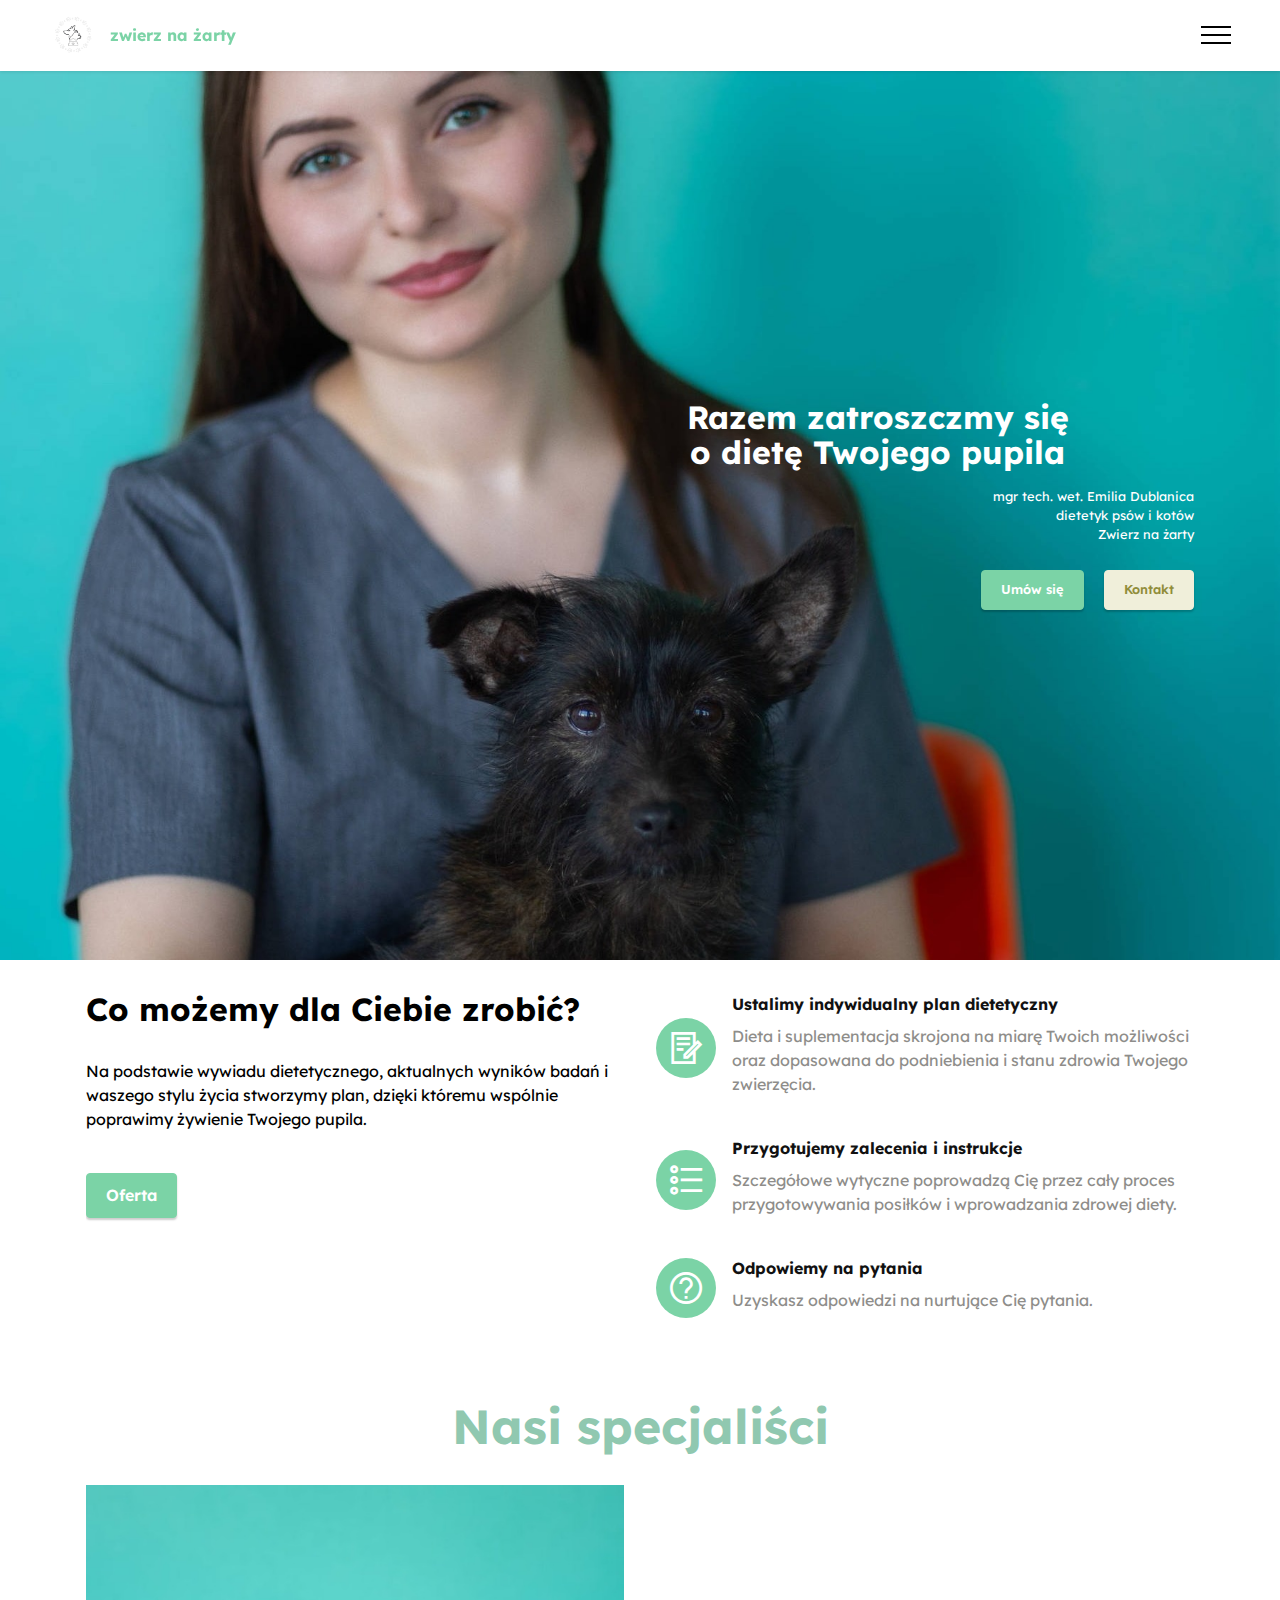
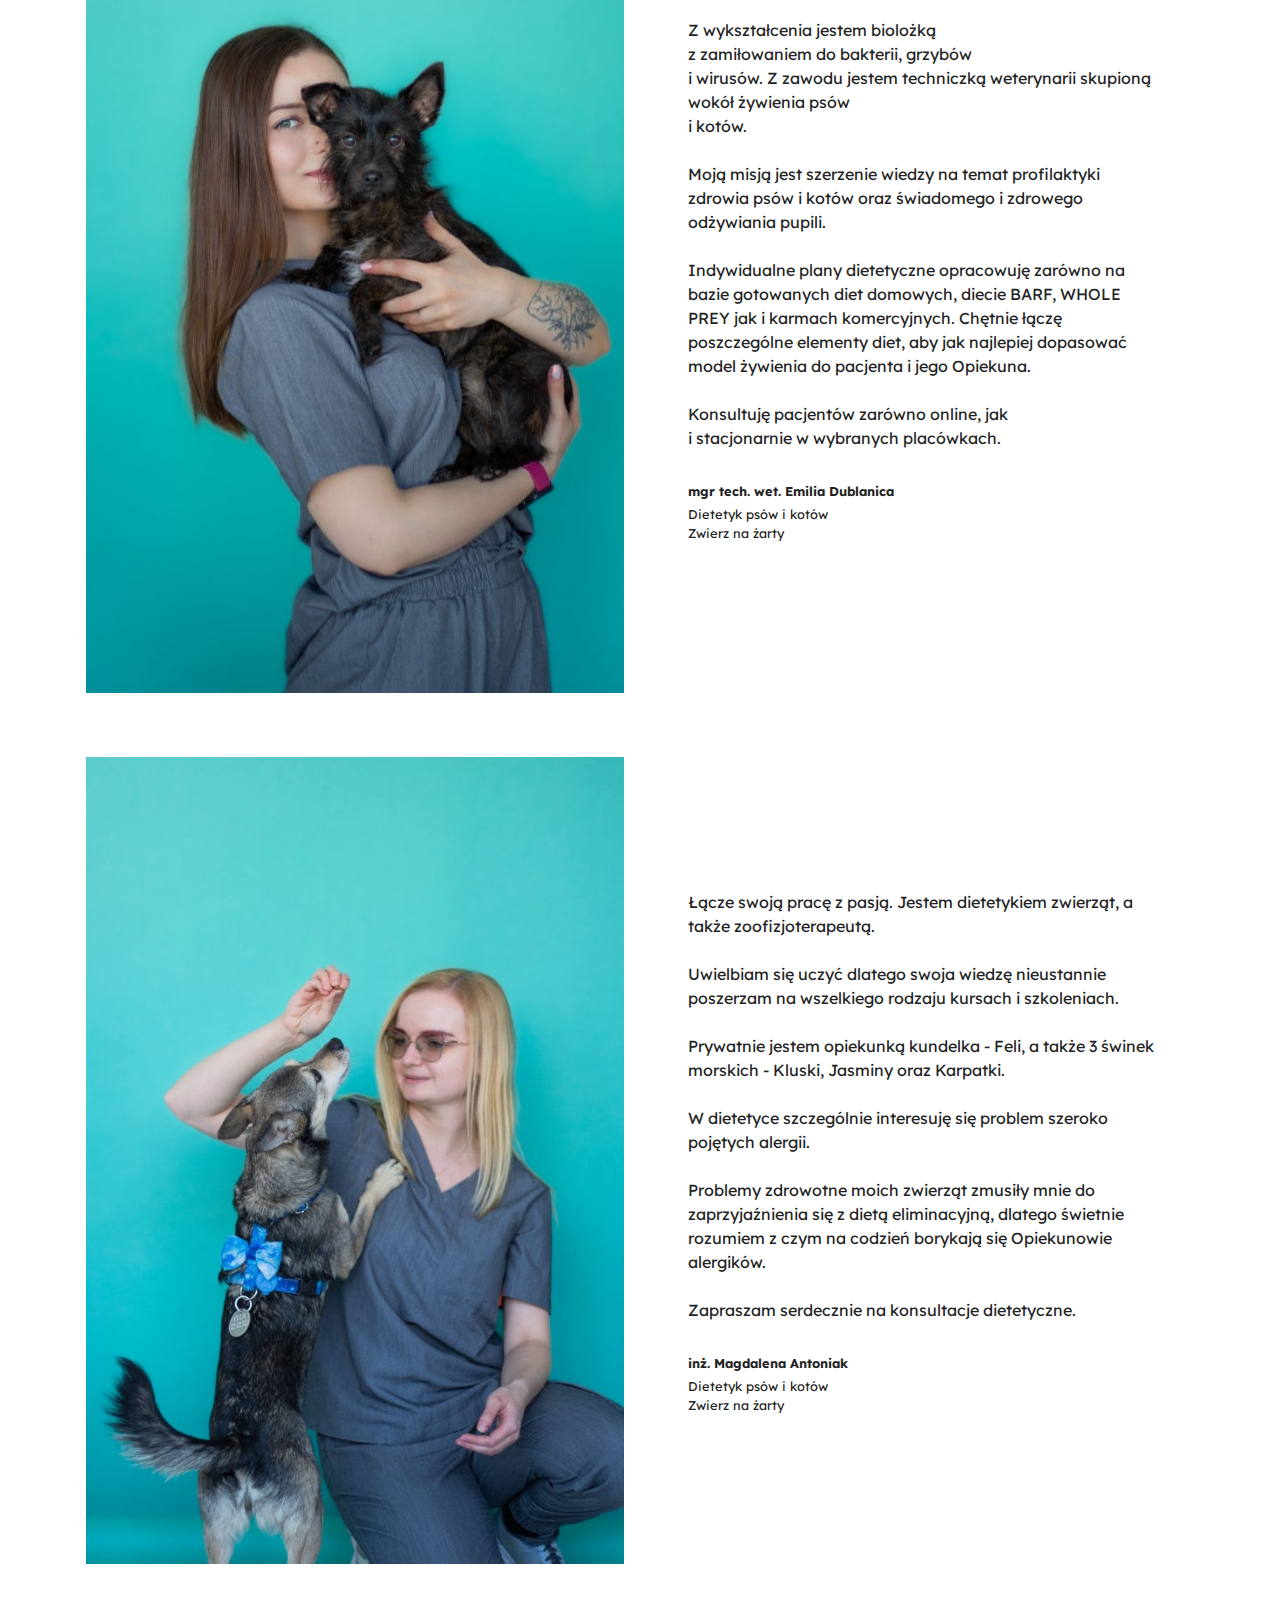
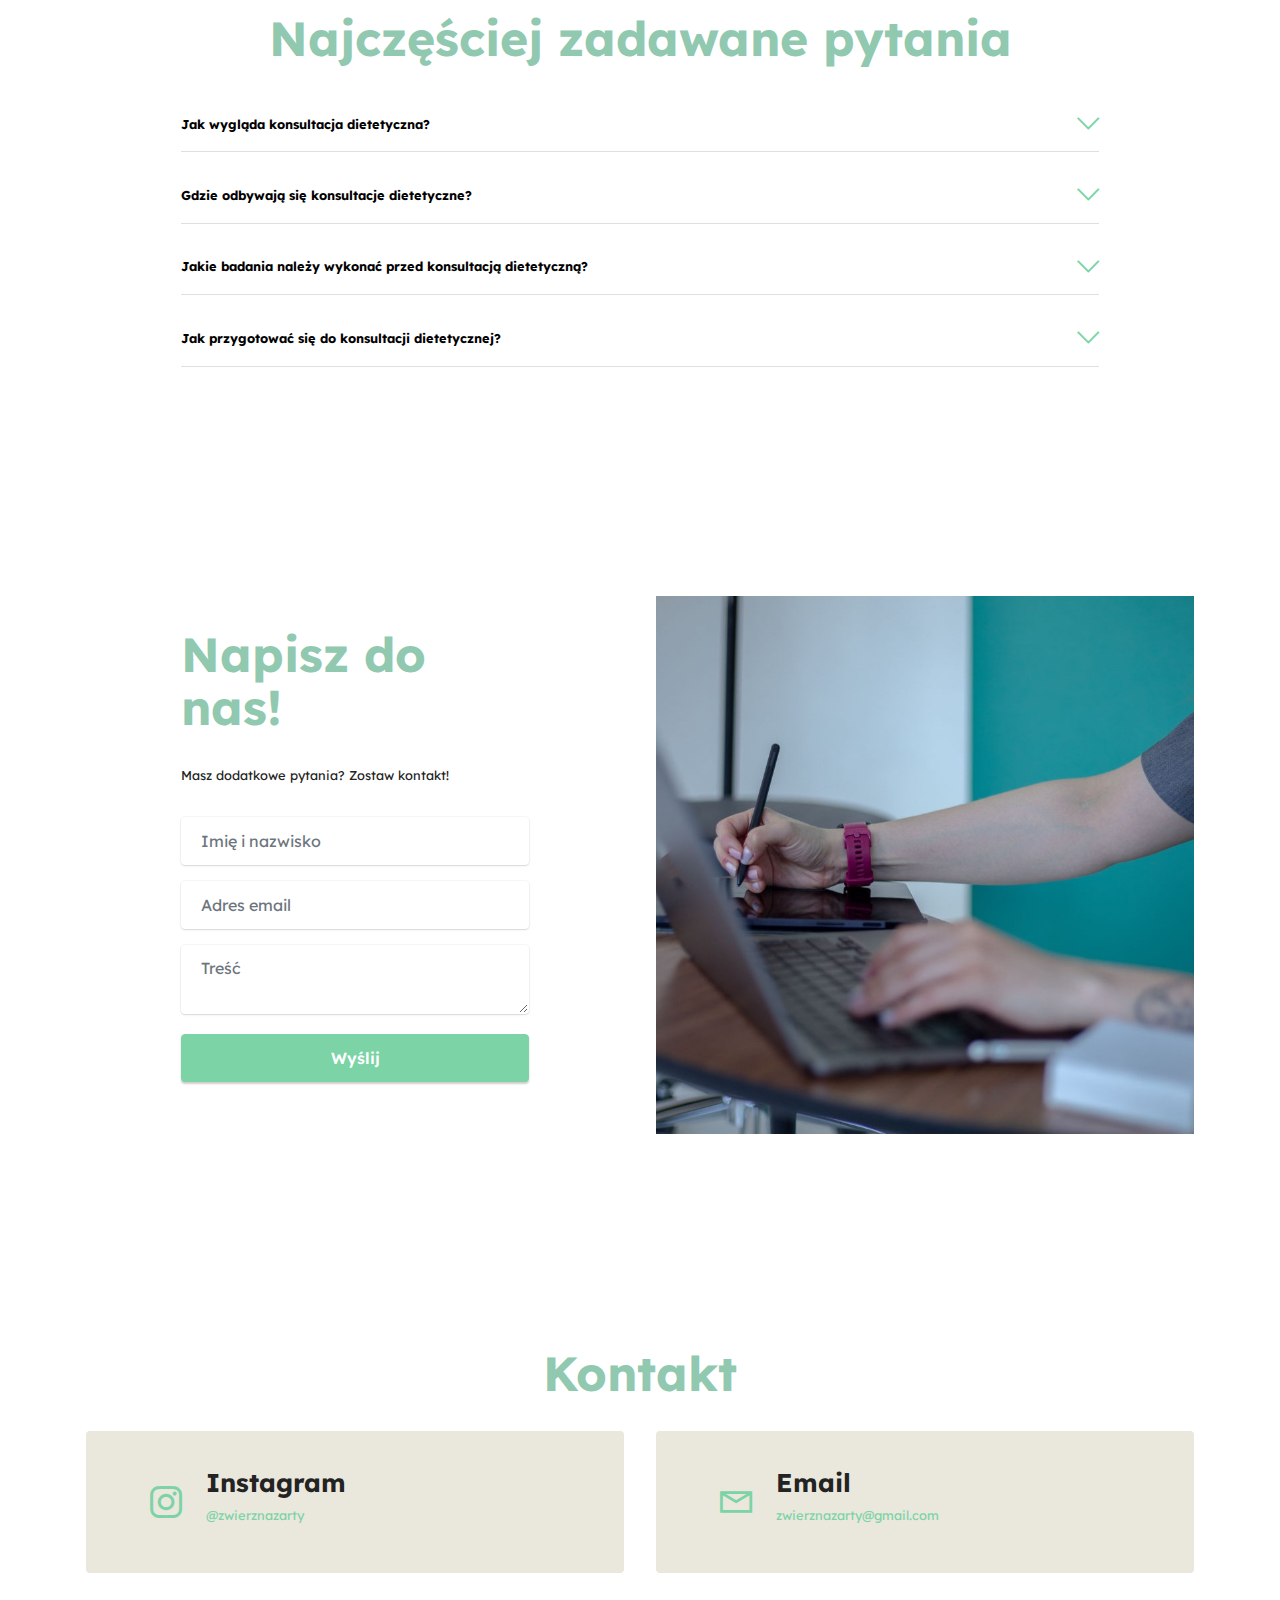
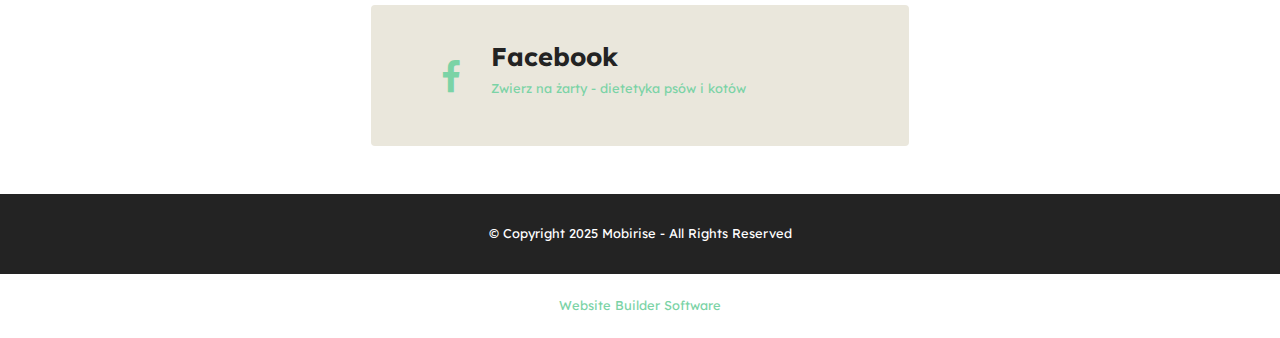
==== index.html @ 02bc3e6b "Add files via upload" ====
<!DOCTYPE html>
<html  >
<head>
  <!-- Site made with Mobirise Website Builder v5.9.17, https://mobirise.com -->
  <meta charset="UTF-8">
  <meta http-equiv="X-UA-Compatible" content="IE=edge">
  <meta name="generator" content="Mobirise v5.9.17, mobirise.com">
  <meta name="viewport" content="width=device-width, initial-scale=1, minimum-scale=1">
  <link rel="shortcut icon" href="assets/images/logo-preview-rev-1-96x93.png" type="image/x-icon">
  <meta name="description" content="">
  
  
  <title>Home</title>
  <link rel="stylesheet" href="assets/web/assets/mobirise-icons2/mobirise2.css">
  <link rel="stylesheet" href="assets/web/assets/mobirise-icons/mobirise-icons.css">
  <link rel="stylesheet" href="assets/bootstrap/css/bootstrap.min.css">
  <link rel="stylesheet" href="assets/bootstrap/css/bootstrap-grid.min.css">
  <link rel="stylesheet" href="assets/bootstrap/css/bootstrap-reboot.min.css">
  <link rel="stylesheet" href="assets/dropdown/css/style.css">
  <link rel="stylesheet" href="assets/socicon/css/styles.css">
  <link rel="stylesheet" href="assets/theme/css/style.css">
  <link rel="preload" href="https://fonts.googleapis.com/css?family=Lexend:100,200,300,400,500,600,700,800,900&display=swap" as="style" onload="this.onload=null;this.rel='stylesheet'">
  <noscript><link rel="stylesheet" href="https://fonts.googleapis.com/css?family=Lexend:100,200,300,400,500,600,700,800,900&display=swap"></noscript>
  <link rel="preload" as="style" href="assets/mobirise/css/mbr-additional.css?v=c7CHDc"><link rel="stylesheet" href="assets/mobirise/css/mbr-additional.css?v=c7CHDc" type="text/css">

  
  
  
</head>
<body>
  
  <section data-bs-version="5.1" class="menu menu2 cid-sFF0ciwnEL" once="menu" id="menu2-0">
    
    <nav class="navbar navbar-dropdown navbar-fixed-top collapsed">
        <div class="container-fluid">
            <div class="navbar-brand">
                <span class="navbar-logo">
                    
                        <a href="index.html"><img src="assets/images/logo-preview-rev-1-96x93.png" alt="" style="height: 3rem;"></a>
                    
                </span>
                <span class="navbar-caption-wrap"><a class="navbar-caption text-primary display-4" href="index.html">zwierz na żarty<br></a></span>
            </div>
            <button class="navbar-toggler" type="button" data-toggle="collapse" data-bs-toggle="collapse" data-target="#navbarSupportedContent" data-bs-target="#navbarSupportedContent" aria-controls="navbarNavAltMarkup" aria-expanded="false" aria-label="Toggle navigation">
                <div class="hamburger">
                    <span></span>
                    <span></span>
                    <span></span>
                    <span></span>
                </div>
            </button>
            <div class="collapse navbar-collapse" id="navbarSupportedContent">
                <ul class="navbar-nav nav-dropdown" data-app-modern-menu="true"><li class="nav-item"><a class="nav-link link text-black text-primary display-4" href="page1.html">O firmie</a></li><li class="nav-item"><a class="nav-link link text-black text-primary display-4" href="page2.html">Oferta</a></li>
                    <li class="nav-item"><a class="nav-link link text-black text-primary display-4" href="page3.html">Nasi specjaliści<br></a></li><li class="nav-item"><a class="nav-link link text-black text-primary display-4" href="page4.html">Przed konsultacją</a></li>
                    <li class="nav-item"><a class="nav-link link text-black text-primary display-4" href="page5.html">Kontakt</a>
                    </li></ul>
                
                <div class="navbar-buttons mbr-section-btn"><a class="btn btn-primary display-4" href="page5.html">Umów się</a></div>
            </div>
        </div>
    </nav>
</section>

<section data-bs-version="5.1" class="header5 cid-tMfChe3qxP mbr-fullscreen" id="header5-2">

    

    
    

    <div class="container">
        <div class="row justify-content-end">
            <div class="col-12 col-lg-7">
                <h1 class="mbr-section-title mbr-fonts-style mbr-white mb-3 display-1"><strong>Razem zatroszczmy się</strong><div><strong>o dietę Twojego pupila</strong></div></h1>
                
                <p class="mbr-text mbr-fonts-style mbr-white display-7">mgr tech. wet. Emilia Dublanica<br>dietetyk psów i kotów<br>Zwierz na żarty</p>
                <div class="mbr-section-btn mt-3"><a class="btn btn-primary display-7" href="page5.html">Umów się</a>
                    <a class="btn btn-warning display-7" href="page5.html">Kontakt</a></div>
            </div>
        </div>
    </div>
</section>

<section data-bs-version="5.1" class="features12 cid-sFF3eJNZDT" id="features13-2">

    
    
    <div class="container">
        <div class="row justify-content-center">
            <div class="col-12 col-lg-6">
                <div class="card-wrapper">
                    <div class="card-box align-left">
                        <h4 class="card-title mbr-fonts-style mb-4 display-1"><strong>Co możemy dla Ciebie zrobić?</strong></h4>
                        <p class="mbr-text mbr-fonts-style mb-4 display-4">Na podstawie wywiadu dietetycznego, aktualnych wyników badań i waszego stylu życia stworzymy plan, dzięki któremu wspólnie poprawimy żywienie Twojego pupila.</p>
                        <div class="mbr-section-btn"><a class="btn btn-primary display-4" href="page2.html">Oferta</a></div>
                    </div>
                </div>
            </div>
            <div class="col-12 col-lg-6">
                <div class="item mbr-flex">
                    <div class="icon-box">
                        <span class="mbr-iconfont mobi-mbri-contact-form mobi-mbri" style="color: rgb(255, 255, 255); fill: rgb(255, 255, 255);"></span>
                    </div>
                    <div class="text-box">
                        <h4 class="icon-title mbr-black mbr-fonts-style display-4">
                            <strong>Ustalimy indywidualny plan dietetyczny</strong></h4>
                        <h5 class="icon-text mbr-black mbr-fonts-style display-4">Dieta i suplementacja skrojona na miarę Twoich możliwości oraz dopasowana do podniebienia i stanu zdrowia Twojego zwierzęcia.&nbsp;</h5>
                    </div>
                </div>
                <div class="item mbr-flex">
                    <div class="icon-box">
                        <span class="mbr-iconfont mobi-mbri-bulleted-list mobi-mbri"></span>
                    </div>
                    <div class="text-box">
                        <h4 class="icon-title mbr-black mbr-fonts-style display-4">
                            <strong>Przygotujemy zalecenia i instrukcje</strong></h4>
                        <h5 class="icon-text mbr-black mbr-fonts-style display-4">Szczegółowe wytyczne poprowadzą Cię przez cały proces przygotowywania posiłków i wprowadzania zdrowej diety.</h5>
                    </div>
                </div>
                <div class="item mbr-flex">
                    <div class="icon-box">
                        <span class="mbr-iconfont mobi-mbri-help mobi-mbri"></span>
                    </div>
                    <div class="text-box">
                        <h4 class="icon-title mbr-black mbr-fonts-style display-4"><strong>Odpowiemy&nbsp;</strong><strong>na pytania</strong></h4>
                        <h5 class="icon-text mbr-black mbr-fonts-style display-4">Uzyskasz odpowiedzi na nurtujące Cię pytania.</h5>
                    </div>
                </div>
            </div>
        </div>
    </div>
</section>

<section data-bs-version="5.1" class="testimonials1 cid-tMfCcE7cEw" id="testimonials1-1">
    

    
    
    <div class="container">
        <h3 class="mbr-section-title mbr-fonts-style align-center mb-4 display-2"><strong>Nasi specjaliści</strong></h3>
        <div class="row align-items-center">
            <div class="col-12 col-md-6">
                <div class="image-wrapper">
                    <img src="assets/images/emilka3-2-896x1123.jpeg" alt="Mobirise Website Builder">
                </div>
            </div>
            <div class="col-12 col-md">
                <div class="text-wrapper">
                    <p class="mbr-text mbr-fonts-style mb-4 display-4">Z wykształcenia jestem biolożką <br>z zamiłowaniem do bakterii, grzybów <br>i wirusów. Z zawodu jestem techniczką weterynarii skupioną wokół żywienia psów <br>i kotów.&nbsp;<br><br>Moją misją jest szerzenie wiedzy na temat profilaktyki zdrowia psów i kotów oraz świadomego i zdrowego odżywiania pupili.<br><br>Indywidualne plany dietetyczne opracowuję zarówno na bazie gotowanych diet domowych, diecie BARF, WHOLE PREY jak i karmach komercyjnych. Chętnie łączę poszczególne elementy diet, aby jak najlepiej dopasować model żywienia do pacjenta i jego Opiekuna.<br><br>Konsultuję pacjentów zarówno online, jak <br>i stacjonarnie w wybranych placówkach.</p>
                    <p class="name mbr-fonts-style mb-1 display-7"><strong>mgr tech. wet. Emilia Dublanica</strong></p>
                    <p class="position mbr-fonts-style display-7">Dietetyk psów i kotów<br>Zwierz na żarty</p>
                </div>
            </div>
        </div>
    </div>
</section>

<section data-bs-version="5.1" class="testimonials1 cid-u9m0pd2Z4R" id="testimonials1-c">
    

    
    
    <div class="container">
        <h3 class="mbr-section-title mbr-fonts-style align-center mb-4 display-2"></h3>
        <div class="row align-items-center">
            <div class="col-12 col-md-6">
                <div class="image-wrapper">
                    <img src="assets/images/emilka2-2-896x1396.jpeg" alt="Mobirise Website Builder">
                </div>
            </div>
            <div class="col-12 col-md">
                <div class="text-wrapper">
                    <p class="mbr-text mbr-fonts-style mb-4 display-4">Łącze swoją pracę z pasją. Jestem dietetykiem zwierząt, a także zoofizjoterapeutą.<br> <br>Uwielbiam się uczyć dlatego swoja wiedzę nieustannie poszerzam na wszelkiego rodzaju kursach i szkoleniach.&nbsp;<br><br>Prywatnie jestem opiekunką kundelka - Feli, a także 3 świnek morskich - Kluski, Jasminy oraz Karpatki. <br><br>W dietetyce szczególnie interesuję się problem szeroko pojętych alergii. <br><br>Problemy zdrowotne moich zwierząt zmusiły mnie do zaprzyjaźnienia się z dietą eliminacyjną, dlatego świetnie rozumiem z czym na codzień borykają się Opiekunowie alergików.<br><br>Zapraszam serdecznie na konsultacje dietetyczne.<br></p>
                    <p class="name mbr-fonts-style mb-1 display-7"><strong>inż. Magdalena Antoniak</strong></p>
                    <p class="position mbr-fonts-style display-7">Dietetyk psów i kotów<br>Zwierz na żarty</p>
                </div>
            </div>
        </div>
    </div>
</section>

<section data-bs-version="5.1" class="content16 cid-sFF5Wb1ZQt" id="content16-a">

    

    
    <div class="container">
        <div class="row justify-content-center">
            <div class="col-12 col-md-10">
                <div class="mbr-section-head align-center mb-4">
                    <h3 class="mbr-section-title mb-0 mbr-fonts-style display-2"><strong>Najczęściej zadawane pytania</strong></h3>
                    
                </div>
                <div id="bootstrap-accordion_5" class="panel-group accordionStyles accordion" role="tablist" aria-multiselectable="true">
                    <div class="card mb-3">
                        <div class="card-header" role="tab" id="headingOne">
                            <a role="button" class="panel-title collapsed" data-toggle="collapse" data-bs-toggle="collapse" data-core="" href="#collapse1_5" aria-expanded="false" aria-controls="collapse1">
                                <h6 class="panel-title-edit mbr-fonts-style mb-0 display-7"><strong>Jak wygląda konsultacja dietetyczna?</strong></h6>
                                <span class="sign mbr-iconfont mbri-arrow-down"></span>
                            </a>
                        </div>
                        <div id="collapse1_5" class="panel-collapse noScroll collapse" role="tabpanel" aria-labelledby="headingOne" data-parent="#accordion" data-bs-parent="#bootstrap-accordion_5">
                            <div class="panel-body">
                                <p class="mbr-fonts-style panel-text display-4">Podczas konsultacji dietetycznej analizujemy przesłane wyniki badań, ankietę oraz dotychczasową dietę. Na podstawie wywiadu dietetycznego oraz zebranych informacji omawiamy propozycje zmian, zalecenia oraz dalsze instrukcje i ustalamy plan działania.&nbsp;<br></p>
                            </div>
                        </div>
                    </div>
                    <div class="card mb-3">
                        <div class="card-header" role="tab" id="headingOne">
                            <a role="button" class="panel-title collapsed" data-toggle="collapse" data-bs-toggle="collapse" data-core="" href="#collapse2_5" aria-expanded="false" aria-controls="collapse2">
                                <h6 class="panel-title-edit mbr-fonts-style mb-0 display-7"><strong>Gdzie odbywają się konsultacje dietetyczne?</strong></h6>
                                <span class="sign mbr-iconfont mbri-arrow-down"></span>
                            </a>
                        </div>
                        <div id="collapse2_5" class="panel-collapse noScroll collapse" role="tabpanel" aria-labelledby="headingOne" data-parent="#accordion" data-bs-parent="#bootstrap-accordion_5">
                            <div class="panel-body">
                                <p class="mbr-fonts-style panel-text display-4">Konsultacje stacjonarne odbywają się w Gdyni w Vital Pets oraz w Gdańsku w Przychodni Weterynaryjnej Altervet. <br>Istnieje możliwość skorzystania z konsultacji online (Teams lub telefonicznie).<br></p>
                            </div>
                        </div>
                    </div>
                    <div class="card mb-3">
                        <div class="card-header" role="tab" id="headingOne">
                            <a role="button" class="panel-title collapsed" data-toggle="collapse" data-bs-toggle="collapse" data-core="" href="#collapse3_5" aria-expanded="false" aria-controls="collapse3">
                                <h6 class="panel-title-edit mbr-fonts-style mb-0 display-7"><strong>Jakie badania należy wykonać przed konsultacją dietetyczną?</strong></h6>
                                <span class="sign mbr-iconfont mbri-arrow-down"></span>
                            </a>
                        </div>
                        <div id="collapse3_5" class="panel-collapse noScroll collapse" role="tabpanel" aria-labelledby="headingOne" data-parent="#accordion" data-bs-parent="#bootstrap-accordion_5">
                            <div class="panel-body">
                                <p class="mbr-fonts-style panel-text display-4">Obowiązkowo należy posiadać aktualne badania krwi oraz USG. Pacjenci geriatryczni oraz pacjenci z chorobami przewlekłymi mogą być poproszeni o wykonanie dodatkowych badań.<br>Szczegóły dotyczące badań znajdziesz w zakładce "przed konsultacją".&nbsp;</p>
                            </div>
                        </div>
                    </div>
                    <div class="card mb-3">
                        <div class="card-header" role="tab" id="headingOne">
                            <a role="button" class="panel-title collapsed" data-toggle="collapse" data-bs-toggle="collapse" data-core="" href="#collapse4_5" aria-expanded="false" aria-controls="collapse4">
                                <h6 class="panel-title-edit mbr-fonts-style mb-0 display-7"><strong>Jak przygotować się do konsultacji dietetycznej?</strong></h6>
                                <span class="sign mbr-iconfont mbri-arrow-down"></span>
                            </a>
                        </div>
                        <div id="collapse4_5" class="panel-collapse noScroll collapse" role="tabpanel" aria-labelledby="headingOne" data-parent="#accordion" data-bs-parent="#bootstrap-accordion_5">
                            <div class="panel-body">
                                <p class="mbr-fonts-style panel-text display-4">W zakładce "Przed konsultacją" znajdziesz szczegółową instrukcję dotyczącą kroków, jakie musisz podjąć przed konsultacją.<br></p>
                            </div>
                        </div>
                    </div>
                    
                    
                </div>
            </div>
        </div>
    </div>
</section>

<section data-bs-version="5.1" class="form4 cid-sFF3qL4anb mbr-fullscreen" id="form4-6">

    

    

    <div class="container">
        <div class="row content-wrapper justify-content-center">
            <div class="col-lg-4 offset-lg-1 mbr-form" data-form-type="formoid">
<!--Formbuilder Form-->
<form action="https://mobirise.eu/" method="POST" class="mbr-form form-with-styler" data-form-title="Form Name"><input type="hidden" name="email" data-form-email="true" value="hKNPq2bkewdf8Q6IQWrFblCrtlvoyPDCVc/+yQ7Q9ZKXuce4cZ6UTHnNDEkabljFcL2ovM6GLY3z43mHljOy5lHY99QJYDPA83bPaojTw9uBVf8H3l1dYyv6EOlcmrLg">
<div class="row">
<div hidden="hidden" data-form-alert="" class="alert alert-success col-12">Dziękuję za wiadomość. Wkrótce otrzymasz ode mnie odpowiedź!</div>
<div hidden="hidden" data-form-alert-danger="" class="alert alert-danger col-12">Oops...! some problem!</div>
</div>
<div class="dragArea row">
<div class="col-lg-12 col-md-12 col-sm-12">
<h1 class="mbr-section-title mb-4 display-2"><strong>Napisz do nas!</strong></h1>
</div>
<div class="col-lg-12 col-md-12 col-sm-12">
<p class="mbr-text mbr-fonts-style mb-4 display-7"> Masz dodatkowe pytania? Zostaw kontakt!</p>
</div>
<div data-for="name" class="col-lg-12 col-md col-12 form-group mb-3">
<input type="text" name="name" placeholder="Imię i nazwisko" data-form-field="name" class="form-control display-7" value="" id="name-form4-6">
</div>
<div data-for="email" class="col-lg-12 col-md col-12 form-group mb-3">
<input type="email" name="email" placeholder="Adres email" data-form-field="email" class="form-control display-7" value="" id="email-form4-6">
</div>
<div class="col-lg-12 col-md-12 col-sm-12 form-group" data-for="textarea">
<textarea name="textarea" placeholder="Treść" data-form-field="textarea" class="form-control display-7" id="textarea-form4-6"></textarea>
</div>
<div class="col-12 col-md-auto mbr-section-btn"><button type="submit" class="btn btn-primary display-4">Wyślij</button></div>
</div>
</form><!--Formbuilder Form-->
</div>
            <div class="col-lg-6 offset-lg-1 col-12">
                <div class="image-wrapper">
                    <img class="w-100" src="assets/images/emilka22-896x1400.jpeg" alt="Mobirise Website Builder">
                </div>
            </div>
        </div>
    </div>
</section>

<section data-bs-version="5.1" class="contacts2 cid-sFF3B84VW8" id="contacts2-8">
    <!---->
    
    
    <div class="container">
        <div class="mbr-section-head">
            <h3 class="mbr-section-title mbr-fonts-style align-center mb-0 display-2">
                <strong>Kontakt</strong></h3>
            
        </div>
        <div class="row justify-content-center mt-4">
            <div class="card col-12 col-md-6">
                <div class="card-wrapper">
                    <div class="image-wrapper">
                        <span class="mbr-iconfont socicon-instagram socicon"></span>
                    </div>
                    <div class="text-wrapper">
                        <h6 class="card-title mbr-fonts-style mb-1 display-5">
                            <strong>Instagram</strong></h6>
                        <p class="mbr-text mbr-fonts-style display-7"><a href="https://www.instagram.com/zwierznazarty?igsh=MXE3eDNvNWYwNGxlbQ%3D%3D&utm_source=qr" class="text-primary">@zwierznazarty</a></p>
                    </div>
                </div>
            </div>
            <div class="card col-12 col-md-6">
                <div class="card-wrapper">
                    <div class="image-wrapper">
                        <span class="mbr-iconfont mobi-mbri-letter mobi-mbri"></span>
                    </div>
                    <div class="text-wrapper">
                        <h6 class="card-title mbr-fonts-style mb-1 display-5">
                            <strong>Email</strong>
                        </h6>
                        <p class="mbr-text mbr-fonts-style display-7">
                            <a href="mailto:zwierznazarty@gmail.com" class="text-primary">zwierznazarty@gmail.com</a>
                        </p>
                    </div>
                </div>
            </div>
            <div class="card col-12 col-md-6">
                <div class="card-wrapper">
                    <div class="image-wrapper">
                        <span class="mbr-iconfont socicon-facebook socicon"></span>
                    </div>
                    <div class="text-wrapper">
                        <h6 class="card-title mbr-fonts-style mb-1 display-5">
                            <strong>Facebook</strong></h6>
                        <p class="mbr-text mbr-fonts-style display-7"><a href="https://www.facebook.com/profile.php?id=100088962168176" class="text-primary">Zwierz na żarty - dietetyka psów i kotów</a></p>
                    </div>
                </div>
            </div>
            
        </div>
    </div>
</section>

<section data-bs-version="5.1" class="footer7 cid-sFF3CYc3p7" once="footers" id="footer7-9">

    

    

    <div class="container">
        <div class="media-container-row align-center mbr-white">
            <div class="col-12">
                <p class="mbr-text mb-0 mbr-fonts-style display-7">
                    © Copyright 2025 Mobirise - All Rights Reserved
                </p>
            </div>
        </div>
    </div>
</section><section class="display-7" style="padding: 0;align-items: center;justify-content: center;flex-wrap: wrap;    align-content: center;display: flex;position: relative;height: 4rem;"><a href="https://mobiri.se/2927832" style="flex: 1 1;height: 4rem;position: absolute;width: 100%;z-index: 1;"><img alt="" style="height: 4rem;" src="[data-uri]"></a><p style="margin: 0;text-align: center;" class="display-7">&#8204;</p><a style="z-index:1" href="https://mobirise.com"> Website Builder Software</a></section><script src="assets/bootstrap/js/bootstrap.bundle.min.js"></script>  <script src="assets/smoothscroll/smooth-scroll.js"></script>  <script src="assets/ytplayer/index.js"></script>  <script src="assets/dropdown/js/navbar-dropdown.js"></script>  <script src="assets/mbr-switch-arrow/mbr-switch-arrow.js"></script>  <script src="assets/theme/js/script.js"></script>  <script src="assets/formoid/formoid.min.js"></script>  
  
  
</body>
</html>
---- assets/web/assets/mobirise-icons2/mobirise2.css ----
@font-face {
  font-family: 'Moririse2';
  font-display: swap;
  src:  url('mobirise2.eot?f2bix4');
  src:  url('mobirise2.eot?f2bix4#iefix') format('embedded-opentype'),
    url('mobirise2.ttf?f2bix4') format('truetype'),
    url('mobirise2.woff?f2bix4') format('woff'),
    url('mobirise2.svg?f2bix4#mobirise2') format('svg');
  font-weight: normal;
  font-style: normal;
}

[class^="mobi-"], [class*=" mobi-"] {
  /* use !important to prevent issues with browser extensions that change fonts */
  font-family: 'Moririse2' !important;
  speak: none;
  font-style: normal;
  font-weight: normal;
  font-variant: normal;
  text-transform: none;
  line-height: 1;

  /* Better Font Rendering =========== */
  -webkit-font-smoothing: antialiased;
  -moz-osx-font-smoothing: grayscale;
}

.mobi-mbri-add-submenu:before {
  content: "\e900";
}
.mobi-mbri-alert:before {
  content: "\e901";
}
.mobi-mbri-align-center:before {
  content: "\e902";
}
.mobi-mbri-align-justify:before {
  content: "\e903";
}
.mobi-mbri-align-left:before {
  content: "\e904";
}
.mobi-mbri-align-right:before {
  content: "\e905";
}
.mobi-mbri-android:before {
  content: "\e906";
}
.mobi-mbri-apple:before {
  content: "\e907";
}
.mobi-mbri-arrow-down:before {
  content: "\e908";
}
.mobi-mbri-arrow-next:before {
  content: "\e909";
}
.mobi-mbri-arrow-prev:before {
  content: "\e90a";
}
.mobi-mbri-arrow-up:before {
  content: "\e90b";
}
.mobi-mbri-bold:before {
  content: "\e90c";
}
.mobi-mbri-bookmark:before {
  content: "\e90d";
}
.mobi-mbri-bootstrap:before {
  content: "\e90e";
}
.mobi-mbri-briefcase:before {
  content: "\e90f";
}
.mobi-mbri-browse:before {
  content: "\e910";
}
.mobi-mbri-bulleted-list:before {
  content: "\e911";
}
.mobi-mbri-calendar:before {
  content: "\e912";
}
.mobi-mbri-camera:before {
  content: "\e913";
}
.mobi-mbri-cart-add:before {
  content: "\e914";
}
.mobi-mbri-cart-full:before {
  content: "\e915";
}
.mobi-mbri-cash:before {
  content: "\e916";
}
.mobi-mbri-change-style:before {
  content: "\e917";
}
.mobi-mbri-chat:before {
  content: "\e918";
}
.mobi-mbri-clock:before {
  content: "\e919";
}
.mobi-mbri-close:before {
  content: "\e91a";
}
.mobi-mbri-cloud:before {
  content: "\e91b";
}
.mobi-mbri-code:before {
  content: "\e91c";
}
.mobi-mbri-contact-form:before {
  content: "\e91d";
}
.mobi-mbri-credit-card:before {
  content: "\e91e";
}
.mobi-mbri-cursor-click:before {
  content: "\e91f";
}
.mobi-mbri-cust-feedback:before {
  content: "\e920";
}
.mobi-mbri-database:before {
  content: "\e921";
}
.mobi-mbri-delivery:before {
  content: "\e922";
}
.mobi-mbri-desktop:before {
  content: "\e923";
}
.mobi-mbri-devices:before {
  content: "\e924";
}
.mobi-mbri-down:before {
  content: "\e925";
}
.mobi-mbri-download-2:before {
  content: "\e926";
}
.mobi-mbri-download:before {
  content: "\e927";
}
.mobi-mbri-drag-n-drop-2:before {
  content: "\e928";
}
.mobi-mbri-drag-n-drop:before {
  content: "\e929";
}
.mobi-mbri-edit-2:before {
  content: "\e92a";
}
.mobi-mbri-edit:before {
  content: "\e92b";
}
.mobi-mbri-error:before {
  content: "\e92c";
}
.mobi-mbri-extension:before {
  content: "\e92d";
}
.mobi-mbri-features:before {
  content: "\e92e";
}
.mobi-mbri-file:before {
  content: "\e92f";
}
.mobi-mbri-flag:before {
  content: "\e930";
}
.mobi-mbri-folder:before {
  content: "\e931";
}
.mobi-mbri-gift:before {
  content: "\e932";
}
.mobi-mbri-github:before {
  content: "\e933";
}
.mobi-mbri-globe-2:before {
  content: "\e934";
}
.mobi-mbri-globe:before {
  content: "\e935";
}
.mobi-mbri-growing-chart:before {
  content: "\e936";
}
.mobi-mbri-hearth:before {
  content: "\e937";
}
.mobi-mbri-help:before {
  content: "\e938";
}
.mobi-mbri-home:before {
  content: "\e939";
}
.mobi-mbri-hot-cup:before {
  content: "\e93a";
}
.mobi-mbri-idea:before {
  content: "\e93b";
}
.mobi-mbri-image-gallery:before {
  content: "\e93c";
}
.mobi-mbri-image-slider:before {
  content: "\e93d";
}
.mobi-mbri-info:before {
  content: "\e93e";
}
.mobi-mbri-italic:before {
  content: "\e93f";
}
.mobi-mbri-key:before {
  content: "\e940";
}
.mobi-mbri-laptop:before {
  content: "\e941";
}
.mobi-mbri-layers:before {
  content: "\e942";
}
.mobi-mbri-left-right:before {
  content: "\e943";
}
.mobi-mbri-left:before {
  content: "\e944";
}
.mobi-mbri-letter:before {
  content: "\e945";
}
.mobi-mbri-like:before {
  content: "\e946";
}
.mobi-mbri-link:before {
  content: "\e947";
}
.mobi-mbri-lock:before {
  content: "\e948";
}
.mobi-mbri-login:before {
  content: "\e949";
}
.mobi-mbri-logout:before {
  content: "\e94a";
}
.mobi-mbri-magic-stick:before {
  content: "\e94b";
}
.mobi-mbri-map-pin:before {
  content: "\e94c";
}
.mobi-mbri-menu:before {
  content: "\e94d";
}
.mobi-mbri-mobile-2:before {
  content: "\e94e";
}
.mobi-mbri-mobile-horizontal:before {
  content: "\e94f";
}
.mobi-mbri-mobile:before {
  content: "\e950";
}
.mobi-mbri-mobirise:before {
  content: "\e951";
}
.mobi-mbri-more-horizontal:before {
  content: "\e952";
}
.mobi-mbri-more-vertical:before {
  content: "\e953";
}
.mobi-mbri-music:before {
  content: "\e954";
}
.mobi-mbri-new-file:before {
  content: "\e955";
}
.mobi-mbri-numbered-list:before {
  content: "\e956";
}
.mobi-mbri-opened-folder:before {
  content: "\e957";
}
.mobi-mbri-pages:before {
  content: "\e958";
}
.mobi-mbri-paper-plane:before {
  content: "\e959";
}
.mobi-mbri-paperclip:before {
  content: "\e95a";
}
.mobi-mbri-phone:before {
  content: "\e95b";
}
.mobi-mbri-photo:before {
  content: "\e95c";
}
.mobi-mbri-photos:before {
  content: "\e95d";
}
.mobi-mbri-pin:before {
  content: "\e95e";
}
.mobi-mbri-play:before {
  content: "\e95f";
}
.mobi-mbri-plus:before {
  content: "\e960";
}
.mobi-mbri-preview:before {
  content: "\e961";
}
.mobi-mbri-print:before {
  content: "\e962";
}
.mobi-mbri-protect:before {
  content: "\e963";
}
.mobi-mbri-question:before {
  content: "\e964";
}
.mobi-mbri-quote-left:before {
  content: "\e965";
}
.mobi-mbri-quote-right:before {
  content: "\e966";
}
.mobi-mbri-redo:before {
  content: "\e967";
}
.mobi-mbri-refresh:before {
  content: "\e968";
}
.mobi-mbri-responsive-2:before {
  content: "\e969";
}
.mobi-mbri-responsive:before {
  content: "\e96a";
}
.mobi-mbri-right:before {
  content: "\e96b";
}
.mobi-mbri-rocket:before {
  content: "\e96c";
}
.mobi-mbri-sad-face:before {
  content: "\e96d";
}
.mobi-mbri-sale:before {
  content: "\e96e";
}
.mobi-mbri-save:before {
  content: "\e96f";
}
.mobi-mbri-search:before {
  content: "\e970";
}
.mobi-mbri-setting-2:before {
  content: "\e971";
}
.mobi-mbri-setting-3:before {
  content: "\e972";
}
.mobi-mbri-setting:before {
  content: "\e973";
}
.mobi-mbri-share:before {
  content: "\e974";
}
.mobi-mbri-shopping-bag:before {
  content: "\e975";
}
.mobi-mbri-shopping-basket:before {
  content: "\e976";
}
.mobi-mbri-shopping-cart:before {
  content: "\e977";
}
.mobi-mbri-sites:before {
  content: "\e978";
}
.mobi-mbri-smile-face:before {
  content: "\e979";
}
.mobi-mbri-speed:before {
  content: "\e97a";
}
.mobi-mbri-star:before {
  content: "\e97b";
}
.mobi-mbri-success:before {
  content: "\e97c";
}
.mobi-mbri-sun:before {
  content: "\e97d";
}
.mobi-mbri-sun2:before {
  content: "\e97e";
}
.mobi-mbri-tablet-vertical:before {
  content: "\e97f";
}
.mobi-mbri-tablet:before {
  content: "\e980";
}
.mobi-mbri-target:before {
  content: "\e981";
}
.mobi-mbri-timer:before {
  content: "\e982";
}
.mobi-mbri-to-ftp:before {
  content: "\e983";
}
.mobi-mbri-to-local-drive:before {
  content: "\e984";
}
.mobi-mbri-touch-swipe:before {
  content: "\e985";
}
.mobi-mbri-touch:before {
  content: "\e986";
}
.mobi-mbri-trash:before {
  content: "\e987";
}
.mobi-mbri-underline:before {
  content: "\e988";
}
.mobi-mbri-undo:before {
  content: "\e989";
}
.mobi-mbri-unlink:before {
  content: "\e98a";
}
.mobi-mbri-unlock:before {
  content: "\e98b";
}
.mobi-mbri-up-down:before {
  content: "\e98c";
}
.mobi-mbri-up:before {
  content: "\e98d";
}
.mobi-mbri-update:before {
  content: "\e98e";
}
.mobi-mbri-upload-2:before {
  content: "\e98f";
}
.mobi-mbri-upload:before {
  content: "\e990";
}
.mobi-mbri-user-2:before {
  content: "\e991";
}
.mobi-mbri-user:before {
  content: "\e992";
}
.mobi-mbri-users:before {
  content: "\e993";
}
.mobi-mbri-video-play:before {
  content: "\e994";
}
.mobi-mbri-video:before {
  content: "\e995";
}
.mobi-mbri-watch:before {
  content: "\e996";
}
.mobi-mbri-website-theme-2:before {
  content: "\e997";
}
.mobi-mbri-website-theme:before {
  content: "\e998";
}
.mobi-mbri-wifi:before {
  content: "\e999";
}
.mobi-mbri-windows:before {
  content: "\e99a";
}
.mobi-mbri-zoom-in:before {
  content: "\e99b";
}
.mobi-mbri-zoom-out:before {
  content: "\e99c";
}
---- assets/web/assets/mobirise-icons/mobirise-icons.css ----
@font-face {
  font-family: 'MobiriseIcons';
  src:  url('mobirise-icons.eot?spat4u');
  src:  url('mobirise-icons.eot?spat4u#iefix') format('embedded-opentype'),
    url('mobirise-icons.ttf?spat4u') format('truetype'),
    url('mobirise-icons.woff?spat4u') format('woff'),
    url('mobirise-icons.svg?spat4u#MobiriseIcons') format('svg');
  font-weight: normal;
  font-style: normal;
  font-display: swap;
}

[class^="mbri-"], [class*=" mbri-"] {
  /* use !important to prevent issues with browser extensions that change fonts */
  font-family: MobiriseIcons !important;
  speak: none;
  font-style: normal;
  font-weight: normal;
  font-variant: normal;
  text-transform: none;
  line-height: 1;

  /* Better Font Rendering =========== */
  -webkit-font-smoothing: antialiased;
  -moz-osx-font-smoothing: grayscale;
}

.mbri-add-submenu:before {
  content: "\e900";
}
.mbri-alert:before {
  content: "\e901";
}
.mbri-align-center:before {
  content: "\e902";
}
.mbri-align-justify:before {
  content: "\e903";
}
.mbri-align-left:before {
  content: "\e904";
}
.mbri-align-right:before {
  content: "\e905";
}
.mbri-android:before {
  content: "\e906";
}
.mbri-apple:before {
  content: "\e907";
}
.mbri-arrow-down:before {
  content: "\e908";
}
.mbri-arrow-next:before {
  content: "\e909";
}
.mbri-arrow-prev:before {
  content: "\e90a";
}
.mbri-arrow-up:before {
  content: "\e90b";
}
.mbri-bold:before {
  content: "\e90c";
}
.mbri-bookmark:before {
  content: "\e90d";
}
.mbri-bootstrap:before {
  content: "\e90e";
}
.mbri-briefcase:before {
  content: "\e90f";
}
.mbri-browse:before {
  content: "\e910";
}
.mbri-bulleted-list:before {
  content: "\e911";
}
.mbri-calendar:before {
  content: "\e912";
}
.mbri-camera:before {
  content: "\e913";
}
.mbri-cart-add:before {
  content: "\e914";
}
.mbri-cart-full:before {
  content: "\e915";
}
.mbri-cash:before {
  content: "\e916";
}
.mbri-change-style:before {
  content: "\e917";
}
.mbri-chat:before {
  content: "\e918";
}
.mbri-clock:before {
  content: "\e919";
}
.mbri-close:before {
  content: "\e91a";
}
.mbri-cloud:before {
  content: "\e91b";
}
.mbri-code:before {
  content: "\e91c";
}
.mbri-contact-form:before {
  content: "\e91d";
}
.mbri-credit-card:before {
  content: "\e91e";
}
.mbri-cursor-click:before {
  content: "\e91f";
}
.mbri-cust-feedback:before {
  content: "\e920";
}
.mbri-database:before {
  content: "\e921";
}
.mbri-delivery:before {
  content: "\e922";
}
.mbri-desktop:before {
  content: "\e923";
}
.mbri-devices:before {
  content: "\e924";
}
.mbri-down:before {
  content: "\e925";
}
.mbri-download:before {
  content: "\e989";
}
.mbri-drag-n-drop:before {
  content: "\e927";
}
.mbri-drag-n-drop2:before {
  content: "\e928";
}
.mbri-edit:before {
  content: "\e929";
}
.mbri-edit2:before {
  content: "\e92a";
}
.mbri-error:before {
  content: "\e92b";
}
.mbri-extension:before {
  content: "\e92c";
}
.mbri-features:before {
  content: "\e92d";
}
.mbri-file:before {
  content: "\e92e";
}
.mbri-flag:before {
  content: "\e92f";
}
.mbri-folder:before {
  content: "\e930";
}
.mbri-gift:before {
  content: "\e931";
}
.mbri-github:before {
  content: "\e932";
}
.mbri-globe:before {
  content: "\e933";
}
.mbri-globe-2:before {
  content: "\e934";
}
.mbri-growing-chart:before {
  content: "\e935";
}
.mbri-hearth:before {
  content: "\e936";
}
.mbri-help:before {
  content: "\e937";
}
.mbri-home:before {
  content: "\e938";
}
.mbri-hot-cup:before {
  content: "\e939";
}
.mbri-idea:before {
  content: "\e93a";
}
.mbri-image-gallery:before {
  content: "\e93b";
}
.mbri-image-slider:before {
  content: "\e93c";
}
.mbri-info:before {
  content: "\e93d";
}
.mbri-italic:before {
  content: "\e93e";
}
.mbri-key:before {
  content: "\e93f";
}
.mbri-laptop:before {
  content: "\e940";
}
.mbri-layers:before {
  content: "\e941";
}
.mbri-left-right:before {
  content: "\e942";
}
.mbri-left:before {
  content: "\e943";
}
.mbri-letter:before {
  content: "\e944";
}
.mbri-like:before {
  content: "\e945";
}
.mbri-link:before {
  content: "\e946";
}
.mbri-lock:before {
  content: "\e947";
}
.mbri-login:before {
  content: "\e948";
}
.mbri-logout:before {
  content: "\e949";
}
.mbri-magic-stick:before {
  content: "\e94a";
}
.mbri-map-pin:before {
  content: "\e94b";
}
.mbri-menu:before {
  content: "\e94c";
}
.mbri-mobile:before {
  content: "\e94d";
}
.mbri-mobile2:before {
  content: "\e94e";
}
.mbri-mobirise:before {
  content: "\e94f";
}
.mbri-more-horizontal:before {
  content: "\e950";
}
.mbri-more-vertical:before {
  content: "\e951";
}
.mbri-music:before {
  content: "\e952";
}
.mbri-new-file:before {
  content: "\e953";
}
.mbri-numbered-list:before {
  content: "\e954";
}
.mbri-opened-folder:before {
  content: "\e955";
}
.mbri-pages:before {
  content: "\e956";
}
.mbri-paper-plane:before {
  content: "\e957";
}
.mbri-paperclip:before {
  content: "\e958";
}
.mbri-photo:before {
  content: "\e959";
}
.mbri-photos:before {
  content: "\e95a";
}
.mbri-pin:before {
  content: "\e95b";
}
.mbri-play:before {
  content: "\e95c";
}
.mbri-plus:before {
  content: "\e95d";
}
.mbri-preview:before {
  content: "\e95e";
}
.mbri-print:before {
  content: "\e95f";
}
.mbri-protect:before {
  content: "\e960";
}
.mbri-question:before {
  content: "\e961";
}
.mbri-quote-left:before {
  content: "\e962";
}
.mbri-quote-right:before {
  content: "\e963";
}
.mbri-refresh:before {
  content: "\e964";
}
.mbri-responsive:before {
  content: "\e965";
}
.mbri-right:before {
  content: "\e966";
}
.mbri-rocket:before {
  content: "\e967";
}
.mbri-sad-face:before {
  content: "\e968";
}
.mbri-sale:before {
  content: "\e969";
}
.mbri-save:before {
  content: "\e96a";
}
.mbri-search:before {
  content: "\e96b";
}
.mbri-setting:before {
  content: "\e96c";
}
.mbri-setting2:before {
  content: "\e96d";
}
.mbri-setting3:before {
  content: "\e96e";
}
.mbri-share:before {
  content: "\e96f";
}
.mbri-shopping-bag:before {
  content: "\e970";
}
.mbri-shopping-basket:before {
  content: "\e971";
}
.mbri-shopping-cart:before {
  content: "\e972";
}
.mbri-sites:before {
  content: "\e973";
}
.mbri-smile-face:before {
  content: "\e974";
}
.mbri-speed:before {
  content: "\e975";
}
.mbri-star:before {
  content: "\e976";
}
.mbri-success:before {
  content: "\e977";
}
.mbri-sun:before {
  content: "\e978";
}
.mbri-sun2:before {
  content: "\e979";
}
.mbri-tablet:before {
  content: "\e97a";
}
.mbri-tablet-vertical:before {
  content: "\e97b";
}
.mbri-target:before {
  content: "\e97c";
}
.mbri-timer:before {
  content: "\e97d";
}
.mbri-to-ftp:before {
  content: "\e97e";
}
.mbri-to-local-drive:before {
  content: "\e97f";
}
.mbri-touch-swipe:before {
  content: "\e980";
}
.mbri-touch:before {
  content: "\e981";
}
.mbri-trash:before {
  content: "\e982";
}
.mbri-underline:before {
  content: "\e983";
}
.mbri-unlink:before {
  content: "\e984";
}
.mbri-unlock:before {
  content: "\e985";
}
.mbri-up-down:before {
  content: "\e986";
}
.mbri-up:before {
  content: "\e987";
}
.mbri-update:before {
  content: "\e988";
}
.mbri-upload:before {
 content: "\e926"; 
}
.mbri-user:before {
  content: "\e98a";
}
.mbri-user2:before {
  content: "\e98b";
}
.mbri-users:before {
  content: "\e98c";
}
.mbri-video:before {
  content: "\e98d";
}
.mbri-video-play:before {
  content: "\e98e";
}
.mbri-watch:before {
  content: "\e98f";
}
.mbri-website-theme:before {
  content: "\e990";
}
.mbri-wifi:before {
  content: "\e991";
}
.mbri-windows:before {
  content: "\e992";
}
.mbri-zoom-out:before {
  content: "\e993";
}
.mbri-redo:before {
  content: "\e994";
}
.mbri-undo:before {
  content: "\e995";
}
---- assets/dropdown/css/style.css ----
.navbar-dropdown {
  left: 0;
  padding: 0;
  position: absolute;
  right: 0;
  top: 0;
  transition: all 0.45s ease;
  z-index: 1030;
  background: #282828; }
  .navbar-dropdown .navbar-logo {
    margin-right: 0.8rem;
    transition: margin 0.3s ease-in-out;
    vertical-align: middle; }
    .navbar-dropdown .navbar-logo img {
      height: 3.125rem;
      transition: all 0.3s ease-in-out; }
    .navbar-dropdown .navbar-logo.mbr-iconfont {
      font-size: 3.125rem;
      line-height: 3.125rem; }
  .navbar-dropdown .navbar-caption {
    font-weight: 700;
    white-space: normal;
    vertical-align: -4px;
    line-height: 3.125rem !important; }
    .navbar-dropdown .navbar-caption, .navbar-dropdown .navbar-caption:hover {
      color: inherit;
      text-decoration: none; }
  .navbar-dropdown .mbr-iconfont + .navbar-caption {
    vertical-align: -1px; }
  .navbar-dropdown.navbar-fixed-top {
    position: fixed; }
  .navbar-dropdown .navbar-brand span {
    vertical-align: -4px; }
  .navbar-dropdown.bg-color.transparent {
    background: none; }
  .navbar-dropdown.navbar-short .navbar-brand {
    padding: 0.625rem 0; }
    .navbar-dropdown.navbar-short .navbar-brand span {
      vertical-align: -1px; }
  .navbar-dropdown.navbar-short .navbar-caption {
    line-height: 2.375rem !important;
    vertical-align: -2px; }
  .navbar-dropdown.navbar-short .navbar-logo {
    margin-right: 0.5rem; }
    .navbar-dropdown.navbar-short .navbar-logo img {
      height: 2.375rem; }
    .navbar-dropdown.navbar-short .navbar-logo.mbr-iconfont {
      font-size: 2.375rem;
      line-height: 2.375rem; }
  .navbar-dropdown.navbar-short .mbr-table-cell {
    height: 3.625rem; }
  .navbar-dropdown .navbar-close {
    left: 0.6875rem;
    position: fixed;
    top: 0.75rem;
    z-index: 1000; }
  .navbar-dropdown .hamburger-icon {
    content: "";
    display: inline-block;
    vertical-align: middle;
    width: 16px;
    -webkit-box-shadow: 0 -6px 0 1px #282828,0 0 0 1px #282828,0 6px 0 1px #282828;
    -moz-box-shadow: 0 -6px 0 1px #282828,0 0 0 1px #282828,0 6px 0 1px #282828;
    box-shadow: 0 -6px 0 1px #282828,0 0 0 1px #282828,0 6px 0 1px #282828; }

.dropdown-menu .dropdown-toggle[data-toggle="dropdown-submenu"]::after {
  border-bottom: 0.35em solid transparent;
  border-left: 0.35em solid;
  border-right: 0;
  border-top: 0.35em solid transparent;
  margin-left: 0.3rem; }

.dropdown-menu .dropdown-item:focus {
  outline: 0; }

.nav-dropdown {
  font-size: 0.75rem;
  font-weight: 500;
  height: auto !important; }
  .nav-dropdown .nav-btn {
    padding-left: 1rem; }
  .nav-dropdown .link {
    margin: .667em 1.667em;
    font-weight: 500;
    padding: 0;
    transition: color .2s ease-in-out; }
    .nav-dropdown .link.dropdown-toggle {
      margin-right: 2.583em; }
      .nav-dropdown .link.dropdown-toggle::after {
        margin-left: .25rem;
        border-top: 0.35em solid;
        border-right: 0.35em solid transparent;
        border-left: 0.35em solid transparent;
        border-bottom: 0; }
      .nav-dropdown .link.dropdown-toggle[aria-expanded="true"] {
        margin: 0;
        padding: 0.667em 3.263em  0.667em 1.667em; }
  .nav-dropdown .link::after,
  .nav-dropdown .dropdown-item::after {
    color: inherit; }
  .nav-dropdown .btn {
    font-size: 0.75rem;
    font-weight: 700;
    letter-spacing: 0;
    margin-bottom: 0;
    padding-left: 1.25rem;
    padding-right: 1.25rem; }
  .nav-dropdown .dropdown-menu {
    border-radius: 0;
    border: 0;
    left: 0;
    margin: 0;
    padding-bottom: 1.25rem;
    padding-top: 1.25rem;
    position: relative; }
  .nav-dropdown .dropdown-submenu {
    margin-left: 0.125rem;
    top: 0; }
  .nav-dropdown .dropdown-item {
    font-weight: 500;
    line-height: 2;
    padding: 0.3846em 4.615em 0.3846em 1.5385em;
    position: relative;
    transition: color .2s ease-in-out, background-color .2s ease-in-out; }
    .nav-dropdown .dropdown-item::after {
      margin-top: -0.3077em;
      position: absolute;
      right: 1.1538em;
      top: 50%; }
    .nav-dropdown .dropdown-item:focus, .nav-dropdown .dropdown-item:hover {
      background: none; }

@media (max-width: 767px) {
  .nav-dropdown.navbar-toggleable-sm {
    bottom: 0;
    display: none;
    left: 0;
    overflow-x: hidden;
    position: fixed;
    top: 0;
    transform: translateX(-100%);
    -ms-transform: translateX(-100%);
    -webkit-transform: translateX(-100%);
    width: 18.75rem;
    z-index: 999; } }
.nav-dropdown.navbar-toggleable-xl {
  bottom: 0;
  display: none;
  left: 0;
  overflow-x: hidden;
  position: fixed;
  top: 0;
  transform: translateX(-100%);
  -ms-transform: translateX(-100%);
  -webkit-transform: translateX(-100%);
  width: 18.75rem;
  z-index: 999; }

.nav-dropdown-sm {
  display: block !important;
  overflow-x: hidden;
  overflow: auto;
  padding-top: 3.875rem; }
  .nav-dropdown-sm::after {
    content: "";
    display: block;
    height: 3rem;
    width: 100%; }
  .nav-dropdown-sm.collapse.in ~ .navbar-close {
    display: block !important; }
  .nav-dropdown-sm.collapsing, .nav-dropdown-sm.collapse.in {
    transform: translateX(0);
    -ms-transform: translateX(0);
    -webkit-transform: translateX(0);
    transition: all 0.25s ease-out;
    -webkit-transition: all 0.25s ease-out;
    background: #282828; }
  .nav-dropdown-sm.collapsing[aria-expanded="false"] {
    transform: translateX(-100%);
    -ms-transform: translateX(-100%);
    -webkit-transform: translateX(-100%); }
  .nav-dropdown-sm .nav-item {
    display: block;
    margin-left: 0 !important;
    padding-left: 0; }
  .nav-dropdown-sm .link,
  .nav-dropdown-sm .dropdown-item {
    border-top: 1px dotted rgba(255, 255, 255, 0.1);
    font-size: 0.8125rem;
    line-height: 1.6;
    margin: 0 !important;
    padding: 0.875rem 2.4rem 0.875rem 1.5625rem !important;
    position: relative;
    white-space: normal; }
    .nav-dropdown-sm .link:focus, .nav-dropdown-sm .link:hover,
    .nav-dropdown-sm .dropdown-item:focus,
    .nav-dropdown-sm .dropdown-item:hover {
      background: rgba(0, 0, 0, 0.2) !important;
      color: #c0a375; }
  .nav-dropdown-sm .nav-btn {
    position: relative;
    padding: 1.5625rem 1.5625rem 0 1.5625rem; }
    .nav-dropdown-sm .nav-btn::before {
      border-top: 1px dotted rgba(255, 255, 255, 0.1);
      content: "";
      left: 0;
      position: absolute;
      top: 0;
      width: 100%; }
    .nav-dropdown-sm .nav-btn + .nav-btn {
      padding-top: 0.625rem; }
      .nav-dropdown-sm .nav-btn + .nav-btn::before {
        display: none; }
  .nav-dropdown-sm .btn {
    padding: 0.625rem 0; }
  .nav-dropdown-sm .dropdown-toggle[data-toggle="dropdown-submenu"]::after {
    margin-left: .25rem;
    border-top: 0.35em solid;
    border-right: 0.35em solid transparent;
    border-left: 0.35em solid transparent;
    border-bottom: 0; }
  .nav-dropdown-sm .dropdown-toggle[data-toggle="dropdown-submenu"][aria-expanded="true"]::after {
    border-top: 0;
    border-right: 0.35em solid transparent;
    border-left: 0.35em solid transparent;
    border-bottom: 0.35em solid; }
  .nav-dropdown-sm .dropdown-menu {
    margin: 0;
    padding: 0;
    position: relative;
    top: 0;
    left: 0;
    width: 100%;
    border: 0;
    float: none;
    border-radius: 0;
    background: none; }
  .nav-dropdown-sm .dropdown-submenu {
    left: 100%;
    margin-left: 0.125rem;
    margin-top: -1.25rem;
    top: 0; }

.navbar-toggleable-sm .nav-dropdown .dropdown-menu {
  position: absolute; }

.navbar-toggleable-sm .nav-dropdown .dropdown-submenu {
  left: 100%;
  margin-left: 0.125rem;
  margin-top: -1.25rem;
  top: 0; }

.navbar-toggleable-sm.opened .nav-dropdown .dropdown-menu {
  position: relative; }

.navbar-toggleable-sm.opened .nav-dropdown .dropdown-submenu {
  left: 0;
  margin-left: 00rem;
  margin-top: 0rem;
  top: 0; }

.is-builder .nav-dropdown.collapsing {
  transition: none !important; }
---- assets/socicon/css/styles.css ----
@charset "UTF-8";

@font-face {
  font-family: 'Socicon';
  src:  url('../fonts/socicon.eot');
  src:  url('../fonts/socicon.eot?#iefix') format('embedded-opentype'),
    url('../fonts/socicon.woff2') format('woff2'),
    url('../fonts/socicon.ttf') format('truetype'),
    url('../fonts/socicon.woff') format('woff'),
    url('../fonts/socicon.svg#socicon') format('svg');
  font-weight: normal;
  font-style: normal;
  font-display: swap;
}

[data-icon]:before {
  font-family: "socicon" !important;
  content: attr(data-icon);
  font-style: normal !important;
  font-weight: normal !important;
  font-variant: normal !important;
  text-transform: none !important;
  speak: none;
  line-height: 1;
  -webkit-font-smoothing: antialiased;
  -moz-osx-font-smoothing: grayscale;
}

[class^="socicon-"], [class*=" socicon-"] {
  /* use !important to prevent issues with browser extensions that change fonts */
  font-family: 'Socicon' !important;
  speak: none;
  font-style: normal;
  font-weight: normal;
  font-variant: normal;
  text-transform: none;
  line-height: 1;

  /* Better Font Rendering =========== */
  -webkit-font-smoothing: antialiased;
  -moz-osx-font-smoothing: grayscale;
}

.socicon-eitaa:before {
  content: "\e97c";
}
.socicon-soroush:before {
  content: "\e97d";
}
.socicon-bale:before {
  content: "\e97e";
}
.socicon-zazzle:before {
  content: "\e97b";
}
.socicon-society6:before {
  content: "\e97a";
}
.socicon-redbubble:before {
  content: "\e979";
}
.socicon-avvo:before {
  content: "\e978";
}
.socicon-stitcher:before {
  content: "\e977";
}
.socicon-googlehangouts:before {
  content: "\e974";
}
.socicon-dlive:before {
  content: "\e975";
}
.socicon-vsco:before {
  content: "\e976";
}
.socicon-flipboard:before {
  content: "\e973";
}
.socicon-ubuntu:before {
  content: "\e958";
}
.socicon-artstation:before {
  content: "\e959";
}
.socicon-invision:before {
  content: "\e95a";
}
.socicon-torial:before {
  content: "\e95b";
}
.socicon-collectorz:before {
  content: "\e95c";
}
.socicon-seenthis:before {
  content: "\e95d";
}
.socicon-googleplaymusic:before {
  content: "\e95e";
}
.socicon-debian:before {
  content: "\e95f";
}
.socicon-filmfreeway:before {
  content: "\e960";
}
.socicon-gnome:before {
  content: "\e961";
}
.socicon-itchio:before {
  content: "\e962";
}
.socicon-jamendo:before {
  content: "\e963";
}
.socicon-mix:before {
  content: "\e964";
}
.socicon-sharepoint:before {
  content: "\e965";
}
.socicon-tinder:before {
  content: "\e966";
}
.socicon-windguru:before {
  content: "\e967";
}
.socicon-cdbaby:before {
  content: "\e968";
}
.socicon-elementaryos:before {
  content: "\e969";
}
.socicon-stage32:before {
  content: "\e96a";
}
.socicon-tiktok:before {
  content: "\e96b";
}
.socicon-gitter:before {
  content: "\e96c";
}
.socicon-letterboxd:before {
  content: "\e96d";
}
.socicon-threema:before {
  content: "\e96e";
}
.socicon-splice:before {
  content: "\e96f";
}
.socicon-metapop:before {
  content: "\e970";
}
.socicon-naver:before {
  content: "\e971";
}
.socicon-remote:before {
  content: "\e972";
}
.socicon-internet:before {
  content: "\e957";
}
.socicon-moddb:before {
  content: "\e94b";
}
.socicon-indiedb:before {
  content: "\e94c";
}
.socicon-traxsource:before {
  content: "\e94d";
}
.socicon-gamefor:before {
  content: "\e94e";
}
.socicon-pixiv:before {
  content: "\e94f";
}
.socicon-myanimelist:before {
  content: "\e950";
}
.socicon-blackberry:before {
  content: "\e951";
}
.socicon-wickr:before {
  content: "\e952";
}
.socicon-spip:before {
  content: "\e953";
}
.socicon-napster:before {
  content: "\e954";
}
.socicon-beatport:before {
  content: "\e955";
}
.socicon-hackerone:before {
  content: "\e956";
}
.socicon-hackernews:before {
  content: "\e946";
}
.socicon-smashwords:before {
  content: "\e947";
}
.socicon-kobo:before {
  content: "\e948";
}
.socicon-bookbub:before {
  content: "\e949";
}
.socicon-mailru:before {
  content: "\e94a";
}
.socicon-gitlab:before {
  content: "\e945";
}
.socicon-instructables:before {
  content: "\e944";
}
.socicon-portfolio:before {
  content: "\e943";
}
.socicon-codered:before {
  content: "\e940";
}
.socicon-origin:before {
  content: "\e941";
}
.socicon-nextdoor:before {
  content: "\e942";
}
.socicon-udemy:before {
  content: "\e93f";
}
.socicon-livemaster:before {
  content: "\e93e";
}
.socicon-crunchbase:before {
  content: "\e93b";
}
.socicon-homefy:before {
  content: "\e93c";
}
.socicon-calendly:before {
  content: "\e93d";
}
.socicon-realtor:before {
  content: "\e90f";
}
.socicon-tidal:before {
  content: "\e910";
}
.socicon-qobuz:before {
  content: "\e911";
}
.socicon-natgeo:before {
  content: "\e912";
}
.socicon-mastodon:before {
  content: "\e913";
}
.socicon-unsplash:before {
  content: "\e914";
}
.socicon-homeadvisor:before {
  content: "\e915";
}
.socicon-angieslist:before {
  content: "\e916";
}
.socicon-codepen:before {
  content: "\e917";
}
.socicon-slack:before {
  content: "\e918";
}
.socicon-openaigym:before {
  content: "\e919";
}
.socicon-logmein:before {
  content: "\e91a";
}
.socicon-fiverr:before {
  content: "\e91b";
}
.socicon-gotomeeting:before {
  content: "\e91c";
}
.socicon-aliexpress:before {
  content: "\e91d";
}
.socicon-guru:before {
  content: "\e91e";
}
.socicon-appstore:before {
  content: "\e91f";
}
.socicon-homes:before {
  content: "\e920";
}
.socicon-zoom:before {
  content: "\e921";
}
.socicon-alibaba:before {
  content: "\e922";
}
.socicon-craigslist:before {
  content: "\e923";
}
.socicon-wix:before {
  content: "\e924";
}
.socicon-redfin:before {
  content: "\e925";
}
.socicon-googlecalendar:before {
  content: "\e926";
}
.socicon-shopify:before {
  content: "\e927";
}
.socicon-freelancer:before {
  content: "\e928";
}
.socicon-seedrs:before {
  content: "\e929";
}
.socicon-bing:before {
  content: "\e92a";
}
.socicon-doodle:before {
  content: "\e92b";
}
.socicon-bonanza:before {
  content: "\e92c";
}
.socicon-squarespace:before {
  content: "\e92d";
}
.socicon-toptal:before {
  content: "\e92e";
}
.socicon-gust:before {
  content: "\e92f";
}
.socicon-ask:before {
  content: "\e930";
}
.socicon-trulia:before {
  content: "\e931";
}
.socicon-loomly:before {
  content: "\e932";
}
.socicon-ghost:before {
  content: "\e933";
}
.socicon-upwork:before {
  content: "\e934";
}
.socicon-fundable:before {
  content: "\e935";
}
.socicon-booking:before {
  content: "\e936";
}
.socicon-googlemaps:before {
  content: "\e937";
}
.socicon-zillow:before {
  content: "\e938";
}
.socicon-niconico:before {
  content: "\e939";
}
.socicon-toneden:before {
  content: "\e93a";
}
.socicon-augment:before {
  content: "\e908";
}
.socicon-bitbucket:before {
  content: "\e909";
}
.socicon-fyuse:before {
  content: "\e90a";
}
.socicon-yt-gaming:before {
  content: "\e90b";
}
.socicon-sketchfab:before {
  content: "\e90c";
}
.socicon-mobcrush:before {
  content: "\e90d";
}
.socicon-microsoft:before {
  content: "\e90e";
}
.socicon-pandora:before {
  content: "\e907";
}
.socicon-messenger:before {
  content: "\e906";
}
.socicon-gamewisp:before {
  content: "\e905";
}
.socicon-bloglovin:before {
  content: "\e904";
}
.socicon-tunein:before {
  content: "\e903";
}
.socicon-gamejolt:before {
  content: "\e901";
}
.socicon-trello:before {
  content: "\e902";
}
.socicon-spreadshirt:before {
  content: "\e900";
}
.socicon-500px:before {
  content: "\e000";
}
.socicon-8tracks:before {
  content: "\e001";
}
.socicon-airbnb:before {
  content: "\e002";
}
.socicon-alliance:before {
  content: "\e003";
}
.socicon-amazon:before {
  content: "\e004";
}
.socicon-amplement:before {
  content: "\e005";
}
.socicon-android:before {
  content: "\e006";
}
.socicon-angellist:before {
  content: "\e007";
}
.socicon-apple:before {
  content: "\e008";
}
.socicon-appnet:before {
  content: "\e009";
}
.socicon-baidu:before {
  content: "\e00a";
}
.socicon-bandcamp:before {
  content: "\e00b";
}
.socicon-battlenet:before {
  content: "\e00c";
}
.socicon-mixer:before {
  content: "\e00d";
}
.socicon-bebee:before {
  content: "\e00e";
}
.socicon-bebo:before {
  content: "\e00f";
}
.socicon-behance:before {
  content: "\e010";
}
.socicon-blizzard:before {
  content: "\e011";
}
.socicon-blogger:before {
  content: "\e012";
}
.socicon-buffer:before {
  content: "\e013";
}
.socicon-chrome:before {
  content: "\e014";
}
.socicon-coderwall:before {
  content: "\e015";
}
.socicon-curse:before {
  content: "\e016";
}
.socicon-dailymotion:before {
  content: "\e017";
}
.socicon-deezer:before {
  content: "\e018";
}
.socicon-delicious:before {
  content: "\e019";
}
.socicon-deviantart:before {
  content: "\e01a";
}
.socicon-diablo:before {
  content: "\e01b";
}
.socicon-digg:before {
  content: "\e01c";
}
.socicon-discord:before {
  content: "\e01d";
}
.socicon-disqus:before {
  content: "\e01e";
}
.socicon-douban:before {
  content: "\e01f";
}
.socicon-draugiem:before {
  content: "\e020";
}
.socicon-dribbble:before {
  content: "\e021";
}
.socicon-drupal:before {
  content: "\e022";
}
.socicon-ebay:before {
  content: "\e023";
}
.socicon-ello:before {
  content: "\e024";
}
.socicon-endomodo:before {
  content: "\e025";
}
.socicon-envato:before {
  content: "\e026";
}
.socicon-etsy:before {
  content: "\e027";
}
.socicon-facebook:before {
  content: "\e028";
}
.socicon-feedburner:before {
  content: "\e029";
}
.socicon-filmweb:before {
  content: "\e02a";
}
.socicon-firefox:before {
  content: "\e02b";
}
.socicon-flattr:before {
  content: "\e02c";
}
.socicon-flickr:before {
  content: "\e02d";
}
.socicon-formulr:before {
  content: "\e02e";
}
.socicon-forrst:before {
  content: "\e02f";
}
.socicon-foursquare:before {
  content: "\e030";
}
.socicon-friendfeed:before {
  content: "\e031";
}
.socicon-github:before {
  content: "\e032";
}
.socicon-goodreads:before {
  content: "\e033";
}
.socicon-google:before {
  content: "\e034";
}
.socicon-googlescholar:before {
  content: "\e035";
}
.socicon-googlegroups:before {
  content: "\e036";
}
.socicon-googlephotos:before {
  content: "\e037";
}
.socicon-googleplus:before {
  content: "\e038";
}
.socicon-grooveshark:before {
  content: "\e039";
}
.socicon-hackerrank:before {
  content: "\e03a";
}
.socicon-hearthstone:before {
  content: "\e03b";
}
.socicon-hellocoton:before {
  content: "\e03c";
}
.socicon-heroes:before {
  content: "\e03d";
}
.socicon-smashcast:before {
  content: "\e03e";
}
.socicon-horde:before {
  content: "\e03f";
}
.socicon-houzz:before {
  content: "\e040";
}
.socicon-icq:before {
  content: "\e041";
}
.socicon-identica:before {
  content: "\e042";
}
.socicon-imdb:before {
  content: "\e043";
}
.socicon-instagram:before {
  content: "\e044";
}
.socicon-issuu:before {
  content: "\e045";
}
.socicon-istock:before {
  content: "\e046";
}
.socicon-itunes:before {
  content: "\e047";
}
.socicon-keybase:before {
  content: "\e048";
}
.socicon-lanyrd:before {
  content: "\e049";
}
.socicon-lastfm:before {
  content: "\e04a";
}
.socicon-line:before {
  content: "\e04b";
}
.socicon-linkedin:before {
  content: "\e04c";
}
.socicon-livejournal:before {
  content: "\e04d";
}
.socicon-lyft:before {
  content: "\e04e";
}
.socicon-macos:before {
  content: "\e04f";
}
.socicon-mail:before {
  content: "\e050";
}
.socicon-medium:before {
  content: "\e051";
}
.socicon-meetup:before {
  content: "\e052";
}
.socicon-mixcloud:before {
  content: "\e053";
}
.socicon-modelmayhem:before {
  content: "\e054";
}
.socicon-mumble:before {
  content: "\e055";
}
.socicon-myspace:before {
  content: "\e056";
}
.socicon-newsvine:before {
  content: "\e057";
}
.socicon-nintendo:before {
  content: "\e058";
}
.socicon-npm:before {
  content: "\e059";
}
.socicon-odnoklassniki:before {
  content: "\e05a";
}
.socicon-openid:before {
  content: "\e05b";
}
.socicon-opera:before {
  content: "\e05c";
}
.socicon-outlook:before {
  content: "\e05d";
}
.socicon-overwatch:before {
  content: "\e05e";
}
.socicon-patreon:before {
  content: "\e05f";
}
.socicon-paypal:before {
  content: "\e060";
}
.socicon-periscope:before {
  content: "\e061";
}
.socicon-persona:before {
  content: "\e062";
}
.socicon-pinterest:before {
  content: "\e063";
}
.socicon-play:before {
  content: "\e064";
}
.socicon-player:before {
  content: "\e065";
}
.socicon-playstation:before {
  content: "\e066";
}
.socicon-pocket:before {
  content: "\e067";
}
.socicon-qq:before {
  content: "\e068";
}
.socicon-quora:before {
  content: "\e069";
}
.socicon-raidcall:before {
  content: "\e06a";
}
.socicon-ravelry:before {
  content: "\e06b";
}
.socicon-reddit:before {
  content: "\e06c";
}
.socicon-renren:before {
  content: "\e06d";
}
.socicon-researchgate:before {
  content: "\e06e";
}
.socicon-residentadvisor:before {
  content: "\e06f";
}
.socicon-reverbnation:before {
  content: "\e070";
}
.socicon-rss:before {
  content: "\e071";
}
.socicon-sharethis:before {
  content: "\e072";
}
.socicon-skype:before {
  content: "\e073";
}
.socicon-slideshare:before {
  content: "\e074";
}
.socicon-smugmug:before {
  content: "\e075";
}
.socicon-snapchat:before {
  content: "\e076";
}
.socicon-songkick:before {
  content: "\e077";
}
.socicon-soundcloud:before {
  content: "\e078";
}
.socicon-spotify:before {
  content: "\e079";
}
.socicon-stackexchange:before {
  content: "\e07a";
}
.socicon-stackoverflow:before {
  content: "\e07b";
}
.socicon-starcraft:before {
  content: "\e07c";
}
.socicon-stayfriends:before {
  content: "\e07d";
}
.socicon-steam:before {
  content: "\e07e";
}
.socicon-storehouse:before {
  content: "\e07f";
}
.socicon-strava:before {
  content: "\e080";
}
.socicon-streamjar:before {
  content: "\e081";
}
.socicon-stumbleupon:before {
  content: "\e082";
}
.socicon-swarm:before {
  content: "\e083";
}
.socicon-teamspeak:before {
  content: "\e084";
}
.socicon-teamviewer:before {
  content: "\e085";
}
.socicon-technorati:before {
  content: "\e086";
}
.socicon-telegram:before {
  content: "\e087";
}
.socicon-tripadvisor:before {
  content: "\e088";
}
.socicon-tripit:before {
  content: "\e089";
}
.socicon-triplej:before {
  content: "\e08a";
}
.socicon-tumblr:before {
  content: "\e08b";
}
.socicon-twitch:before {
  content: "\e08c";
}
.socicon-twitter:before {
  content: "\e08d";
}
.socicon-uber:before {
  content: "\e08e";
}
.socicon-ventrilo:before {
  content: "\e08f";
}
.socicon-viadeo:before {
  content: "\e090";
}
.socicon-viber:before {
  content: "\e091";
}
.socicon-viewbug:before {
  content: "\e092";
}
.socicon-vimeo:before {
  content: "\e093";
}
.socicon-vine:before {
  content: "\e094";
}
.socicon-vkontakte:before {
  content: "\e095";
}
.socicon-warcraft:before {
  content: "\e096";
}
.socicon-wechat:before {
  content: "\e097";
}
.socicon-weibo:before {
  content: "\e098";
}
.socicon-whatsapp:before {
  content: "\e099";
}
.socicon-wikipedia:before {
  content: "\e09a";
}
.socicon-windows:before {
  content: "\e09b";
}
.socicon-wordpress:before {
  content: "\e09c";
}
.socicon-wykop:before {
  content: "\e09d";
}
.socicon-xbox:before {
  content: "\e09e";
}
.socicon-xing:before {
  content: "\e09f";
}
.socicon-yahoo:before {
  content: "\e0a0";
}
.socicon-yammer:before {
  content: "\e0a1";
}
.socicon-yandex:before {
  content: "\e0a2";
}
.socicon-yelp:before {
  content: "\e0a3";
}
.socicon-younow:before {
  content: "\e0a4";
}
.socicon-youtube:before {
  content: "\e0a5";
}
.socicon-zapier:before {
  content: "\e0a6";
}
.socicon-zerply:before {
  content: "\e0a7";
}
.socicon-zomato:before {
  content: "\e0a8";
}
.socicon-zynga:before {
  content: "\e0a9";
}
---- assets/theme/css/style.css ----
@charset "UTF-8";
section {
  background-color: #ffffff;
}

body {
  font-style: normal;
  line-height: 1.5;
  font-weight: 400;
  color: #232323;
  position: relative;
}

button {
  background-color: transparent;
  border-color: transparent;
}

section,
.container,
.container-fluid {
  position: relative;
  word-wrap: break-word;
}

a.mbr-iconfont:hover {
  text-decoration: none;
}

.article .lead p,
.article .lead ul,
.article .lead ol,
.article .lead pre,
.article .lead blockquote {
  margin-bottom: 0;
}

a {
  font-style: normal;
  font-weight: 400;
  cursor: pointer;
}
a, a:hover {
  text-decoration: none;
}

.mbr-section-title {
  font-style: normal;
  line-height: 1.3;
}

.mbr-section-subtitle {
  line-height: 1.3;
}

.mbr-text {
  font-style: normal;
  line-height: 1.7;
}

h1,
h2,
h3,
h4,
h5,
h6,
.display-1,
.display-2,
.display-4,
.display-5,
.display-7,
span,
p,
a {
  line-height: 1;
  word-break: break-word;
  word-wrap: break-word;
  font-weight: 400;
}

b,
strong {
  font-weight: bold;
}

input:-webkit-autofill, input:-webkit-autofill:hover, input:-webkit-autofill:focus, input:-webkit-autofill:active {
  transition-delay: 9999s;
  -webkit-transition-property: background-color, color;
  transition-property: background-color, color;
}

textarea[type=hidden] {
  display: none;
}

section {
  background-position: 50% 50%;
  background-repeat: no-repeat;
  background-size: cover;
}
section .mbr-background-video,
section .mbr-background-video-preview {
  position: absolute;
  bottom: 0;
  left: 0;
  right: 0;
  top: 0;
}

.hidden {
  visibility: hidden;
}

.mbr-z-index20 {
  z-index: 20;
}

/*! Base colors */
.mbr-white {
  color: #ffffff;
}

.mbr-black {
  color: #111111;
}

.mbr-bg-white {
  background-color: #ffffff;
}

.mbr-bg-black {
  background-color: #000000;
}

/*! Text-aligns */
.align-left {
  text-align: left;
}

.align-center {
  text-align: center;
}

.align-right {
  text-align: right;
}

/*! Font-weight  */
.mbr-light {
  font-weight: 300;
}

.mbr-regular {
  font-weight: 400;
}

.mbr-semibold {
  font-weight: 500;
}

.mbr-bold {
  font-weight: 700;
}

/*! Media  */
.media-content {
  flex-basis: 100%;
}

.media-container-row {
  display: flex;
  flex-direction: row;
  flex-wrap: wrap;
  justify-content: center;
  align-content: center;
  align-items: start;
}
.media-container-row .media-size-item {
  width: 400px;
}

.media-container-column {
  display: flex;
  flex-direction: column;
  flex-wrap: wrap;
  justify-content: center;
  align-content: center;
  align-items: stretch;
}
.media-container-column > * {
  width: 100%;
}

@media (min-width: 992px) {
  .media-container-row {
    flex-wrap: nowrap;
  }
}
figure {
  margin-bottom: 0;
  overflow: hidden;
}

figure[mbr-media-size] {
  transition: width 0.1s;
}

img,
iframe {
  display: block;
  width: 100%;
}

.card {
  background-color: transparent;
  border: none;
}

.card-box {
  width: 100%;
}

.card-img {
  text-align: center;
  flex-shrink: 0;
  -webkit-flex-shrink: 0;
}

.media {
  max-width: 100%;
  margin: 0 auto;
}

.mbr-figure {
  align-self: center;
}

.media-container > div {
  max-width: 100%;
}

.mbr-figure img,
.card-img img {
  width: 100%;
}

@media (max-width: 991px) {
  .media-size-item {
    width: auto !important;
  }

  .media {
    width: auto;
  }

  .mbr-figure {
    width: 100% !important;
  }
}
/*! Buttons */
.mbr-section-btn {
  margin-left: -0.6rem;
  margin-right: -0.6rem;
  font-size: 0;
}

.btn {
  font-weight: 600;
  border-width: 1px;
  font-style: normal;
  margin: 0.6rem 0.6rem;
  white-space: normal;
  transition: all 0.2s ease-in-out;
  display: inline-flex;
  align-items: center;
  justify-content: center;
  word-break: break-word;
}

.btn-sm {
  font-weight: 600;
  letter-spacing: 0px;
  transition: all 0.3s ease-in-out;
}

.btn-md {
  font-weight: 600;
  letter-spacing: 0px;
  transition: all 0.3s ease-in-out;
}

.btn-lg {
  font-weight: 600;
  letter-spacing: 0px;
  transition: all 0.3s ease-in-out;
}

.btn-form {
  margin: 0;
}
.btn-form:hover {
  cursor: pointer;
}

nav .mbr-section-btn {
  margin-left: 0rem;
  margin-right: 0rem;
}

/*! Btn icon margin */
.btn .mbr-iconfont,
.btn.btn-sm .mbr-iconfont {
  order: 1;
  cursor: pointer;
  margin-left: 0.5rem;
  vertical-align: sub;
}

.btn.btn-md .mbr-iconfont,
.btn.btn-md .mbr-iconfont {
  margin-left: 0.8rem;
}

.mbr-regular {
  font-weight: 400;
}

.mbr-semibold {
  font-weight: 500;
}

.mbr-bold {
  font-weight: 700;
}

[type=submit] {
  -webkit-appearance: none;
}

/*! Full-screen */
.mbr-fullscreen .mbr-overlay {
  min-height: 100vh;
}

.mbr-fullscreen {
  display: flex;
  display: -moz-flex;
  display: -ms-flex;
  display: -o-flex;
  align-items: center;
  min-height: 100vh;
  padding-top: 3rem;
  padding-bottom: 3rem;
}

/*! Map */
.map {
  height: 25rem;
  position: relative;
}
.map iframe {
  width: 100%;
  height: 100%;
}

/*! Scroll to top arrow */
.mbr-arrow-up {
  bottom: 25px;
  right: 90px;
  position: fixed;
  text-align: right;
  z-index: 5000;
  color: #ffffff;
  font-size: 22px;
}

.mbr-arrow-up a {
  background: rgba(0, 0, 0, 0.2);
  border-radius: 50%;
  color: #fff;
  display: inline-block;
  height: 60px;
  width: 60px;
  border: 2px solid #fff;
  outline-style: none !important;
  position: relative;
  text-decoration: none;
  transition: all 0.3s ease-in-out;
  cursor: pointer;
  text-align: center;
}
.mbr-arrow-up a:hover {
  background-color: rgba(0, 0, 0, 0.4);
}
.mbr-arrow-up a i {
  line-height: 60px;
}

.mbr-arrow-up-icon {
  display: block;
  color: #fff;
}

.mbr-arrow-up-icon::before {
  content: "›";
  display: inline-block;
  font-family: serif;
  font-size: 22px;
  line-height: 1;
  font-style: normal;
  position: relative;
  top: 6px;
  left: -4px;
  transform: rotate(-90deg);
}

/*! Arrow Down */
.mbr-arrow {
  position: absolute;
  bottom: 45px;
  left: 50%;
  width: 60px;
  height: 60px;
  cursor: pointer;
  background-color: rgba(80, 80, 80, 0.5);
  border-radius: 50%;
  transform: translateX(-50%);
}
@media (max-width: 767px) {
  .mbr-arrow {
    display: none;
  }
}
.mbr-arrow > a {
  display: inline-block;
  text-decoration: none;
  outline-style: none;
  -webkit-animation: arrowdown 1.7s ease-in-out infinite;
          animation: arrowdown 1.7s ease-in-out infinite;
  color: #ffffff;
}
.mbr-arrow > a > i {
  position: absolute;
  top: -2px;
  left: 15px;
  font-size: 2rem;
}

#scrollToTop a i::before {
  content: "";
  position: absolute;
  display: block;
  border-bottom: 2.5px solid #fff;
  border-left: 2.5px solid #fff;
  width: 27.8%;
  height: 27.8%;
  left: 50%;
  top: 51%;
  transform: translateY(-30%) translateX(-50%) rotate(135deg);
}

@keyframes arrowdown {
  0% {
    transform: translateY(0px);
  }
  50% {
    transform: translateY(-5px);
  }
  100% {
    transform: translateY(0px);
  }
}
@-webkit-keyframes arrowdown {
  0% {
    transform: translateY(0px);
  }
  50% {
    transform: translateY(-5px);
  }
  100% {
    transform: translateY(0px);
  }
}
@media (max-width: 500px) {
  .mbr-arrow-up {
    left: 0;
    right: 0;
    text-align: center;
  }
}
/*Gradients animation*/
@keyframes gradient-animation {
  from {
    background-position: 0% 100%;
    -webkit-animation-timing-function: ease-in-out;
            animation-timing-function: ease-in-out;
  }
  to {
    background-position: 100% 0%;
    -webkit-animation-timing-function: ease-in-out;
            animation-timing-function: ease-in-out;
  }
}
@-webkit-keyframes gradient-animation {
  from {
    background-position: 0% 100%;
    -webkit-animation-timing-function: ease-in-out;
            animation-timing-function: ease-in-out;
  }
  to {
    background-position: 100% 0%;
    -webkit-animation-timing-function: ease-in-out;
            animation-timing-function: ease-in-out;
  }
}
.bg-gradient {
  background-size: 200% 200%;
  animation: gradient-animation 5s infinite alternate;
  -webkit-animation: gradient-animation 5s infinite alternate;
}

.menu .navbar-brand {
  display: -webkit-flex;
}
.menu .navbar-brand span {
  display: flex;
  display: -webkit-flex;
}
.menu .navbar-brand .navbar-caption-wrap {
  display: -webkit-flex;
}
.menu .navbar-brand .navbar-logo img {
  display: -webkit-flex;
  width: auto;
}
@media (min-width: 768px) and (max-width: 991px) {
  .menu .navbar-toggleable-sm .navbar-nav {
    display: -ms-flexbox;
  }
}
@media (max-width: 991px) {
  .menu .navbar-collapse {
    max-height: 93.5vh;
  }
  .menu .navbar-collapse.show {
    overflow: auto;
  }
}
@media (min-width: 992px) {
  .menu .navbar-nav.nav-dropdown {
    display: -webkit-flex;
  }
  .menu .navbar-toggleable-sm .navbar-collapse {
    display: -webkit-flex !important;
  }
  .menu .collapsed .navbar-collapse {
    max-height: 93.5vh;
  }
  .menu .collapsed .navbar-collapse.show {
    overflow: auto;
  }
}
@media (max-width: 767px) {
  .menu .navbar-collapse {
    max-height: 80vh;
  }
}

.nav-link .mbr-iconfont {
  margin-right: 0.5rem;
}

.navbar {
  display: -webkit-flex;
  -webkit-flex-wrap: wrap;
  -webkit-align-items: center;
  -webkit-justify-content: space-between;
}

.navbar-collapse {
  -webkit-flex-basis: 100%;
  -webkit-flex-grow: 1;
  -webkit-align-items: center;
}

.nav-dropdown .link {
  padding: 0.667em 1.667em !important;
  margin: 0 !important;
}

.nav {
  display: -webkit-flex;
  -webkit-flex-wrap: wrap;
}

.row {
  display: -webkit-flex;
  -webkit-flex-wrap: wrap;
}

.justify-content-center {
  -webkit-justify-content: center;
}

.form-inline {
  display: -webkit-flex;
}

.card-wrapper {
  -webkit-flex: 1;
}

.carousel-control {
  z-index: 10;
  display: -webkit-flex;
}

.carousel-controls {
  display: -webkit-flex;
}

.media {
  display: -webkit-flex;
}

.form-group:focus {
  outline: none;
}

.jq-selectbox__select {
  padding: 7px 0;
  position: relative;
}

.jq-selectbox__dropdown {
  overflow: hidden;
  border-radius: 10px;
  position: absolute;
  top: 100%;
  left: 0 !important;
  width: 100% !important;
}

.jq-selectbox__trigger-arrow {
  right: 0;
  transform: translateY(-50%);
}

.jq-selectbox li {
  padding: 1.07em 0.5em;
}

input[type=range] {
  padding-left: 0 !important;
  padding-right: 0 !important;
}

.modal-dialog,
.modal-content {
  height: 100%;
}

.modal-dialog .carousel-inner {
  height: calc(100vh - 1.75rem);
}
@media (max-width: 575px) {
  .modal-dialog .carousel-inner {
    height: calc(100vh - 1rem);
  }
}

.carousel-item {
  text-align: center;
}

.carousel-item img {
  margin: auto;
}

.navbar-toggler {
  align-self: flex-start;
  padding: 0.25rem 0.75rem;
  font-size: 1.25rem;
  line-height: 1;
  background: transparent;
  border: 1px solid transparent;
  border-radius: 0.25rem;
}

.navbar-toggler:focus,
.navbar-toggler:hover {
  text-decoration: none;
  box-shadow: none;
}

.navbar-toggler-icon {
  display: inline-block;
  width: 1.5em;
  height: 1.5em;
  vertical-align: middle;
  content: "";
  background: no-repeat center center;
  background-size: 100% 100%;
}

.navbar-toggler-left {
  position: absolute;
  left: 1rem;
}

.navbar-toggler-right {
  position: absolute;
  right: 1rem;
}

.card-img {
  width: auto;
}

.menu .navbar.collapsed:not(.beta-menu) {
  flex-direction: column;
}

.carousel-item.active,
.carousel-item-next,
.carousel-item-prev {
  display: flex;
}

.note-air-layout .dropup .dropdown-menu,
.note-air-layout .navbar-fixed-bottom .dropdown .dropdown-menu {
  bottom: initial !important;
}

html,
body {
  height: auto;
  min-height: 100vh;
}

.dropup .dropdown-toggle::after {
  display: none;
}

.form-asterisk {
  font-family: initial;
  position: absolute;
  top: -2px;
  font-weight: normal;
}

.form-control-label {
  position: relative;
  cursor: pointer;
  margin-bottom: 0.357em;
  padding: 0;
}

.alert {
  color: #ffffff;
  border-radius: 0;
  border: 0;
  font-size: 1.1rem;
  line-height: 1.5;
  margin-bottom: 1.875rem;
  padding: 1.25rem;
  position: relative;
  text-align: center;
}
.alert.alert-form::after {
  background-color: inherit;
  bottom: -7px;
  content: "";
  display: block;
  height: 14px;
  left: 50%;
  margin-left: -7px;
  position: absolute;
  transform: rotate(45deg);
  width: 14px;
}

.form-control {
  background-color: #ffffff;
  background-clip: border-box;
  color: #232323;
  line-height: 1rem !important;
  height: auto;
  padding: 0.6rem 1.2rem;
  transition: border-color 0.25s ease 0s;
  border: 1px solid transparent !important;
  border-radius: 4px;
  box-shadow: rgba(0, 0, 0, 0.07) 0px 1px 1px 0px, rgba(0, 0, 0, 0.07) 0px 1px 3px 0px, rgba(0, 0, 0, 0.03) 0px 0px 0px 1px;
}
.form-active .form-control:invalid {
  border-color: red;
}

form .row {
  margin-left: -0.6rem;
  margin-right: -0.6rem;
}
form .row [class*=col] {
  padding-left: 0.6rem;
  padding-right: 0.6rem;
}

form .mbr-section-btn {
  margin: 0;
  padding-left: 0.6rem;
  padding-right: 0.6rem;
}

form .btn {
  display: flex;
  padding: 0.6rem 1.2rem;
  margin: 0;
}

form .form-check-input {
  margin-top: 0.5;
}

textarea.form-control {
  line-height: 1.5rem !important;
}

.form-group {
  margin-bottom: 1.2rem;
}

.form-control,
form .btn {
  min-height: 48px;
}

.gdpr-block label span.textGDPR input[name=gdpr] {
  top: 7px;
}

.form-control:focus {
  box-shadow: none;
}

:focus {
  outline: none;
}

.mbr-overlay {
  background-color: #000;
  bottom: 0;
  left: 0;
  opacity: 0.5;
  position: absolute;
  right: 0;
  top: 0;
  z-index: 0;
  pointer-events: none;
}

blockquote {
  font-style: italic;
  padding: 3rem;
  font-size: 1.09rem;
  position: relative;
  border-left: 3px solid;
}

ul,
ol,
pre,
blockquote {
  margin-bottom: 2.3125rem;
}

.mt-4 {
  margin-top: 2rem !important;
}

.mb-4 {
  margin-bottom: 2rem !important;
}

@media (min-width: 992px) {
  .container {
    padding-left: 16px;
    padding-right: 16px;
  }

  .row {
    margin-left: -16px;
    margin-right: -16px;
  }
  .row > [class*=col] {
    padding-left: 16px;
    padding-right: 16px;
  }
}
@media (min-width: 768px) {
  .container-fluid {
    padding-left: 32px;
    padding-right: 32px;
  }
}
@media (min-width: 768px) and (max-width: 991px) {
  .mbr-container {
    padding-left: 32px;
    padding-right: 32px;
  }
}
@media (max-width: 767px) {
  .mbr-container {
    padding-left: 16px;
    padding-right: 16px;
  }
}
.card-wrapper,
.item-wrapper {
  overflow: hidden;
}

.app-video-wrapper > img {
  opacity: 1;
}

.item {
  position: relative;
}

.dropdown-menu .dropdown-menu {
  left: 100%;
}

.dropdown-item + .dropdown-menu {
  display: none;
}

.dropdown-item:hover + .dropdown-menu,
.dropdown-menu:hover {
  display: block;
}

@media (min-aspect-ratio: 16/9) {
  .mbr-video-foreground {
    height: 300% !important;
    top: -100% !important;
  }
}
@media (max-aspect-ratio: 16/9) {
  .mbr-video-foreground {
    width: 300% !important;
    left: -100% !important;
  }
}.engine {
	position: absolute;
	text-indent: -2400px;
	text-align: center;
	padding: 0;
	top: 0;
	left: -2400px;
}
---- assets/mobirise/css/mbr-additional.css ----
body {
  font-family: Jost;
}
.display-1 {
  font-family: 'Lexend', sans-serif;
  font-size: 2rem;
  line-height: 1.1;
}
.display-1 > .mbr-iconfont {
  font-size: 2.5rem;
}
.display-2 {
  font-family: 'Lexend', sans-serif;
  font-size: 3rem;
  line-height: 1.1;
}
.display-2 > .mbr-iconfont {
  font-size: 3.75rem;
}
.display-4 {
  font-family: 'Lexend', sans-serif;
  font-size: 1rem;
  line-height: 1.5;
}
.display-4 > .mbr-iconfont {
  font-size: 1.25rem;
}
.display-5 {
  font-family: 'Lexend', sans-serif;
  font-size: 1.6rem;
  line-height: 1.5;
}
.display-5 > .mbr-iconfont {
  font-size: 2rem;
}
.display-7 {
  font-family: 'Lexend', sans-serif;
  font-size: 0.8rem;
  line-height: 1.5;
}
.display-7 > .mbr-iconfont {
  font-size: 1rem;
}
/* ---- Fluid typography for mobile devices ---- */
/* 1.4 - font scale ratio ( bootstrap == 1.42857 ) */
/* 100vw - current viewport width */
/* (48 - 20)  48 == 48rem == 768px, 20 == 20rem == 320px(minimal supported viewport) */
/* 0.65 - min scale variable, may vary */
@media (max-width: 992px) {
  .display-1 {
    font-size: 1.6rem;
  }
}
@media (max-width: 768px) {
  .display-1 {
    font-size: 1.4rem;
    font-size: calc( 1.35rem + (2 - 1.35) * ((100vw - 20rem) / (48 - 20)));
    line-height: calc( 1.1 * (1.35rem + (2 - 1.35) * ((100vw - 20rem) / (48 - 20))));
  }
  .display-2 {
    font-size: 2.4rem;
    font-size: calc( 1.7rem + (3 - 1.7) * ((100vw - 20rem) / (48 - 20)));
    line-height: calc( 1.3 * (1.7rem + (3 - 1.7) * ((100vw - 20rem) / (48 - 20))));
  }
  .display-4 {
    font-size: 0.8rem;
    font-size: calc( 1rem + (1 - 1) * ((100vw - 20rem) / (48 - 20)));
    line-height: calc( 1.4 * (1rem + (1 - 1) * ((100vw - 20rem) / (48 - 20))));
  }
  .display-5 {
    font-size: 1.28rem;
    font-size: calc( 1.21rem + (1.6 - 1.21) * ((100vw - 20rem) / (48 - 20)));
    line-height: calc( 1.4 * (1.21rem + (1.6 - 1.21) * ((100vw - 20rem) / (48 - 20))));
  }
  .display-7 {
    font-size: 0.64rem;
    font-size: calc( 0.93rem + (0.8 - 0.93) * ((100vw - 20rem) / (48 - 20)));
    line-height: calc( 1.4 * (0.93rem + (0.8 - 0.93) * ((100vw - 20rem) / (48 - 20))));
  }
}
/* Buttons */
.btn {
  padding: 0.6rem 1.2rem;
  border-radius: 4px;
}
.btn-sm {
  padding: 0.6rem 1.2rem;
  border-radius: 4px;
}
.btn-md {
  padding: 0.6rem 1.2rem;
  border-radius: 4px;
}
.btn-lg {
  padding: 1rem 2.6rem;
  border-radius: 4px;
}
.bg-primary {
  background-color: #7bd3a6 !important;
}
.bg-success {
  background-color: #40b0bf !important;
}
.bg-info {
  background-color: #47b5ed !important;
}
.bg-warning {
  background-color: #f0efda !important;
}
.bg-danger {
  background-color: #87aba1 !important;
}
.btn-primary,
.btn-primary:active {
  background-color: #7bd3a6 !important;
  border-color: #7bd3a6 !important;
  color: #ffffff !important;
  box-shadow: 0 2px 2px 0 rgba(0, 0, 0, 0.2);
}
.btn-primary:hover,
.btn-primary:focus,
.btn-primary.focus,
.btn-primary.active {
  color: #ffffff !important;
  background-color: #3eb97a !important;
  border-color: #3eb97a !important;
  box-shadow: 0 2px 5px 0 rgba(0, 0, 0, 0.2);
}
.btn-primary.disabled,
.btn-primary:disabled {
  color: #ffffff !important;
  background-color: #3eb97a !important;
  border-color: #3eb97a !important;
}
.btn-secondary,
.btn-secondary:active {
  background-color: #d8c3a5 !important;
  border-color: #d8c3a5 !important;
  color: #ffffff !important;
  box-shadow: 0 2px 2px 0 rgba(0, 0, 0, 0.2);
}
.btn-secondary:hover,
.btn-secondary:focus,
.btn-secondary.focus,
.btn-secondary.active {
  color: #ffffff !important;
  background-color: #be9b69 !important;
  border-color: #be9b69 !important;
  box-shadow: 0 2px 5px 0 rgba(0, 0, 0, 0.2);
}
.btn-secondary.disabled,
.btn-secondary:disabled {
  color: #ffffff !important;
  background-color: #be9b69 !important;
  border-color: #be9b69 !important;
}
.btn-info,
.btn-info:active {
  background-color: #47b5ed !important;
  border-color: #47b5ed !important;
  color: #ffffff !important;
  box-shadow: 0 2px 2px 0 rgba(0, 0, 0, 0.2);
}
.btn-info:hover,
.btn-info:focus,
.btn-info.focus,
.btn-info.active {
  color: #ffffff !important;
  background-color: #148cca !important;
  border-color: #148cca !important;
  box-shadow: 0 2px 5px 0 rgba(0, 0, 0, 0.2);
}
.btn-info.disabled,
.btn-info:disabled {
  color: #ffffff !important;
  background-color: #148cca !important;
  border-color: #148cca !important;
}
.btn-success,
.btn-success:active {
  background-color: #40b0bf !important;
  border-color: #40b0bf !important;
  color: #ffffff !important;
  box-shadow: 0 2px 2px 0 rgba(0, 0, 0, 0.2);
}
.btn-success:hover,
.btn-success:focus,
.btn-success.focus,
.btn-success.active {
  color: #ffffff !important;
  background-color: #2a747e !important;
  border-color: #2a747e !important;
  box-shadow: 0 2px 5px 0 rgba(0, 0, 0, 0.2);
}
.btn-success.disabled,
.btn-success:disabled {
  color: #ffffff !important;
  background-color: #2a747e !important;
  border-color: #2a747e !important;
}
.btn-warning,
.btn-warning:active {
  background-color: #f0efda !important;
  border-color: #f0efda !important;
  color: #908d3b !important;
  box-shadow: 0 2px 2px 0 rgba(0, 0, 0, 0.2);
}
.btn-warning:hover,
.btn-warning:focus,
.btn-warning.focus,
.btn-warning.active {
  color: #535122 !important;
  background-color: #d7d49c !important;
  border-color: #d7d49c !important;
  box-shadow: 0 2px 5px 0 rgba(0, 0, 0, 0.2);
}
.btn-warning.disabled,
.btn-warning:disabled {
  color: #908d3b !important;
  background-color: #d7d49c !important;
  border-color: #d7d49c !important;
}
.btn-danger,
.btn-danger:active {
  background-color: #87aba1 !important;
  border-color: #87aba1 !important;
  color: #ffffff !important;
  box-shadow: 0 2px 2px 0 rgba(0, 0, 0, 0.2);
}
.btn-danger:hover,
.btn-danger:focus,
.btn-danger.focus,
.btn-danger.active {
  color: #ffffff !important;
  background-color: #5a8176 !important;
  border-color: #5a8176 !important;
  box-shadow: 0 2px 5px 0 rgba(0, 0, 0, 0.2);
}
.btn-danger.disabled,
.btn-danger:disabled {
  color: #ffffff !important;
  background-color: #5a8176 !important;
  border-color: #5a8176 !important;
}
.btn-white,
.btn-white:active {
  background-color: #fafafa !important;
  border-color: #fafafa !important;
  color: #7a7a7a !important;
  box-shadow: 0 2px 2px 0 rgba(0, 0, 0, 0.2);
}
.btn-white:hover,
.btn-white:focus,
.btn-white.focus,
.btn-white.active {
  color: #4f4f4f !important;
  background-color: #cfcfcf !important;
  border-color: #cfcfcf !important;
  box-shadow: 0 2px 5px 0 rgba(0, 0, 0, 0.2);
}
.btn-white.disabled,
.btn-white:disabled {
  color: #7a7a7a !important;
  background-color: #cfcfcf !important;
  border-color: #cfcfcf !important;
}
.btn-black,
.btn-black:active {
  background-color: #232323 !important;
  border-color: #232323 !important;
  color: #ffffff !important;
  box-shadow: 0 2px 2px 0 rgba(0, 0, 0, 0.2);
}
.btn-black:hover,
.btn-black:focus,
.btn-black.focus,
.btn-black.active {
  color: #ffffff !important;
  background-color: #000000 !important;
  border-color: #000000 !important;
  box-shadow: 0 2px 5px 0 rgba(0, 0, 0, 0.2);
}
.btn-black.disabled,
.btn-black:disabled {
  color: #ffffff !important;
  background-color: #000000 !important;
  border-color: #000000 !important;
}
.btn-primary-outline,
.btn-primary-outline:active {
  background-color: transparent !important;
  border-color: transparent;
  color: #7bd3a6;
}
.btn-primary-outline:hover,
.btn-primary-outline:focus,
.btn-primary-outline.focus,
.btn-primary-outline.active {
  color: #3eb97a !important;
  background-color: transparent!important;
  border-color: transparent!important;
  box-shadow: none!important;
}
.btn-primary-outline.disabled,
.btn-primary-outline:disabled {
  color: #ffffff !important;
  background-color: #7bd3a6 !important;
  border-color: #7bd3a6 !important;
}
.btn-secondary-outline,
.btn-secondary-outline:active {
  background-color: transparent !important;
  border-color: transparent;
  color: #d8c3a5;
}
.btn-secondary-outline:hover,
.btn-secondary-outline:focus,
.btn-secondary-outline.focus,
.btn-secondary-outline.active {
  color: #be9b69 !important;
  background-color: transparent!important;
  border-color: transparent!important;
  box-shadow: none!important;
}
.btn-secondary-outline.disabled,
.btn-secondary-outline:disabled {
  color: #ffffff !important;
  background-color: #d8c3a5 !important;
  border-color: #d8c3a5 !important;
}
.btn-info-outline,
.btn-info-outline:active {
  background-color: transparent !important;
  border-color: transparent;
  color: #47b5ed;
}
.btn-info-outline:hover,
.btn-info-outline:focus,
.btn-info-outline.focus,
.btn-info-outline.active {
  color: #148cca !important;
  background-color: transparent!important;
  border-color: transparent!important;
  box-shadow: none!important;
}
.btn-info-outline.disabled,
.btn-info-outline:disabled {
  color: #ffffff !important;
  background-color: #47b5ed !important;
  border-color: #47b5ed !important;
}
.btn-success-outline,
.btn-success-outline:active {
  background-color: transparent !important;
  border-color: transparent;
  color: #40b0bf;
}
.btn-success-outline:hover,
.btn-success-outline:focus,
.btn-success-outline.focus,
.btn-success-outline.active {
  color: #2a747e !important;
  background-color: transparent!important;
  border-color: transparent!important;
  box-shadow: none!important;
}
.btn-success-outline.disabled,
.btn-success-outline:disabled {
  color: #ffffff !important;
  background-color: #40b0bf !important;
  border-color: #40b0bf !important;
}
.btn-warning-outline,
.btn-warning-outline:active {
  background-color: transparent !important;
  border-color: transparent;
  color: #f0efda;
}
.btn-warning-outline:hover,
.btn-warning-outline:focus,
.btn-warning-outline.focus,
.btn-warning-outline.active {
  color: #d7d49c !important;
  background-color: transparent!important;
  border-color: transparent!important;
  box-shadow: none!important;
}
.btn-warning-outline.disabled,
.btn-warning-outline:disabled {
  color: #908d3b !important;
  background-color: #f0efda !important;
  border-color: #f0efda !important;
}
.btn-danger-outline,
.btn-danger-outline:active {
  background-color: transparent !important;
  border-color: transparent;
  color: #87aba1;
}
.btn-danger-outline:hover,
.btn-danger-outline:focus,
.btn-danger-outline.focus,
.btn-danger-outline.active {
  color: #5a8176 !important;
  background-color: transparent!important;
  border-color: transparent!important;
  box-shadow: none!important;
}
.btn-danger-outline.disabled,
.btn-danger-outline:disabled {
  color: #ffffff !important;
  background-color: #87aba1 !important;
  border-color: #87aba1 !important;
}
.btn-black-outline,
.btn-black-outline:active {
  background-color: transparent !important;
  border-color: transparent;
  color: #232323;
}
.btn-black-outline:hover,
.btn-black-outline:focus,
.btn-black-outline.focus,
.btn-black-outline.active {
  color: #000000 !important;
  background-color: transparent!important;
  border-color: transparent!important;
  box-shadow: none!important;
}
.btn-black-outline.disabled,
.btn-black-outline:disabled {
  color: #ffffff !important;
  background-color: #232323 !important;
  border-color: #232323 !important;
}
.btn-white-outline,
.btn-white-outline:active {
  background-color: transparent !important;
  border-color: transparent;
  color: #fafafa;
}
.btn-white-outline:hover,
.btn-white-outline:focus,
.btn-white-outline.focus,
.btn-white-outline.active {
  color: #cfcfcf !important;
  background-color: transparent!important;
  border-color: transparent!important;
  box-shadow: none!important;
}
.btn-white-outline.disabled,
.btn-white-outline:disabled {
  color: #7a7a7a !important;
  background-color: #fafafa !important;
  border-color: #fafafa !important;
}
.text-primary {
  color: #7bd3a6 !important;
}
.text-secondary {
  color: #d8c3a5 !important;
}
.text-success {
  color: #40b0bf !important;
}
.text-info {
  color: #47b5ed !important;
}
.text-warning {
  color: #f0efda !important;
}
.text-danger {
  color: #87aba1 !important;
}
.text-white {
  color: #fafafa !important;
}
.text-black {
  color: #232323 !important;
}
a.text-primary:hover,
a.text-primary:focus,
a.text-primary.active {
  color: #3aae73 !important;
}
a.text-secondary:hover,
a.text-secondary:focus,
a.text-secondary.active {
  color: #b9945e !important;
}
a.text-success:hover,
a.text-success:focus,
a.text-success.active {
  color: #266a73 !important;
}
a.text-info:hover,
a.text-info:focus,
a.text-info.active {
  color: #1283bc !important;
}
a.text-warning:hover,
a.text-warning:focus,
a.text-warning.active {
  color: #d3d091 !important;
}
a.text-danger:hover,
a.text-danger:focus,
a.text-danger.active {
  color: #54786e !important;
}
a.text-white:hover,
a.text-white:focus,
a.text-white.active {
  color: #c7c7c7 !important;
}
a.text-black:hover,
a.text-black:focus,
a.text-black.active {
  color: #000000 !important;
}
a[class*="text-"]:not(.nav-link):not(.dropdown-item):not([role]):not(.navbar-caption) {
  position: relative;
  background-image: transparent;
  background-size: 10000px 2px;
  background-repeat: no-repeat;
  background-position: 0px 1.2em;
  background-position: -10000px 1.2em;
}
a[class*="text-"]:not(.nav-link):not(.dropdown-item):not([role]):not(.navbar-caption):hover {
  transition: background-position 2s ease-in-out;
  background-image: linear-gradient(currentColor 50%, currentColor 50%);
  background-position: 0px 1.2em;
}
.nav-tabs .nav-link.active {
  color: #7bd3a6;
}
.nav-tabs .nav-link:not(.active) {
  color: #232323;
}
.alert-success {
  background-color: #70c770;
}
.alert-info {
  background-color: #47b5ed;
}
.alert-warning {
  background-color: #f0efda;
}
.alert-danger {
  background-color: #87aba1;
}
.mbr-gallery-filter li.active .btn {
  background-color: #7bd3a6;
  border-color: #7bd3a6;
  color: #ffffff;
}
.mbr-gallery-filter li.active .btn:focus {
  box-shadow: none;
}
a,
a:hover {
  color: #7bd3a6;
}
.mbr-plan-header.bg-primary .mbr-plan-subtitle,
.mbr-plan-header.bg-primary .mbr-plan-price-desc {
  color: #ffffff;
}
.mbr-plan-header.bg-success .mbr-plan-subtitle,
.mbr-plan-header.bg-success .mbr-plan-price-desc {
  color: #a0d8df;
}
.mbr-plan-header.bg-info .mbr-plan-subtitle,
.mbr-plan-header.bg-info .mbr-plan-price-desc {
  color: #ffffff;
}
.mbr-plan-header.bg-warning .mbr-plan-subtitle,
.mbr-plan-header.bg-warning .mbr-plan-price-desc {
  color: #ffffff;
}
.mbr-plan-header.bg-danger .mbr-plan-subtitle,
.mbr-plan-header.bg-danger .mbr-plan-price-desc {
  color: #d2e0dc;
}
/* Scroll to top button*/
.scrollToTop_wraper {
  display: none;
}
.form-control {
  font-family: 'Lexend', sans-serif;
  font-size: 1rem;
  line-height: 1.5;
  font-weight: 400;
}
.form-control > .mbr-iconfont {
  font-size: 1.25rem;
}
.form-control:hover,
.form-control:focus {
  box-shadow: rgba(0, 0, 0, 0.07) 0px 1px 1px 0px, rgba(0, 0, 0, 0.07) 0px 1px 3px 0px, rgba(0, 0, 0, 0.03) 0px 0px 0px 1px;
  border-color: #7bd3a6 !important;
}
.form-control:-webkit-input-placeholder {
  font-family: 'Lexend', sans-serif;
  font-size: 1rem;
  line-height: 1.5;
  font-weight: 400;
}
.form-control:-webkit-input-placeholder > .mbr-iconfont {
  font-size: 1.25rem;
}
blockquote {
  border-color: #7bd3a6;
}
/* Forms */
.jq-selectbox li:hover,
.jq-selectbox li.selected {
  background-color: #7bd3a6;
  color: #ffffff;
}
.jq-number__spin {
  transition: 0.25s ease;
}
.jq-number__spin:hover {
  border-color: #7bd3a6;
}
.jq-selectbox .jq-selectbox__trigger-arrow,
.jq-number__spin.minus:after,
.jq-number__spin.plus:after {
  transition: 0.4s;
  border-top-color: #353535;
  border-bottom-color: #353535;
}
.jq-selectbox:hover .jq-selectbox__trigger-arrow,
.jq-number__spin.minus:hover:after,
.jq-number__spin.plus:hover:after {
  border-top-color: #7bd3a6;
  border-bottom-color: #7bd3a6;
}
.xdsoft_datetimepicker .xdsoft_calendar td.xdsoft_default,
.xdsoft_datetimepicker .xdsoft_calendar td.xdsoft_current,
.xdsoft_datetimepicker .xdsoft_timepicker .xdsoft_time_box > div > div.xdsoft_current {
  color: #000000 !important;
  background-color: #7bd3a6 !important;
  box-shadow: none !important;
}
.xdsoft_datetimepicker .xdsoft_calendar td:hover,
.xdsoft_datetimepicker .xdsoft_timepicker .xdsoft_time_box > div > div:hover {
  color: #000000 !important;
  background: #d8c3a5 !important;
  box-shadow: none !important;
}
.lazy-bg {
  background-image: none !important;
}
.lazy-placeholder:not(section),
.lazy-none {
  display: block;
  position: relative;
  padding-bottom: 56.25%;
  width: 100%;
  height: auto;
}
iframe.lazy-placeholder,
.lazy-placeholder:after {
  content: '';
  position: absolute;
  width: 200px;
  height: 200px;
  background: transparent no-repeat center;
  background-size: contain;
  top: 50%;
  left: 50%;
  transform: translateX(-50%) translateY(-50%);
  background-image: url("data:image/svg+xml;charset=UTF-8,%3csvg width='32' height='32' viewBox='0 0 64 64' xmlns='http://www.w3.org/2000/svg' stroke='%237bd3a6' %3e%3cg fill='none' fill-rule='evenodd'%3e%3cg transform='translate(16 16)' stroke-width='2'%3e%3ccircle stroke-opacity='.5' cx='16' cy='16' r='16'/%3e%3cpath d='M32 16c0-9.94-8.06-16-16-16'%3e%3canimateTransform attributeName='transform' type='rotate' from='0 16 16' to='360 16 16' dur='1s' repeatCount='indefinite'/%3e%3c/path%3e%3c/g%3e%3c/g%3e%3c/svg%3e");
}
section.lazy-placeholder:after {
  opacity: 0.5;
}
body {
  overflow-x: hidden;
}
a {
  transition: color 0.6s;
}
.cid-sFF0ciwnEL {
  z-index: 1000;
  width: 100%;
  position: relative;
  min-height: 60px;
}
.cid-sFF0ciwnEL nav.navbar {
  position: fixed;
}
.cid-sFF0ciwnEL .dropdown-item:before {
  font-family: Moririse2 !important;
  content: "\e966";
  display: inline-block;
  width: 0;
  position: absolute;
  left: 1rem;
  top: 0.5rem;
  margin-right: 0.5rem;
  line-height: 1;
  font-size: inherit;
  vertical-align: middle;
  text-align: center;
  overflow: hidden;
  transform: scale(0, 1);
  transition: all 0.25s ease-in-out;
}
.cid-sFF0ciwnEL .dropdown-menu {
  padding: 0;
  border-radius: 4px;
  box-shadow: 0 1px 3px 0 rgba(0, 0, 0, 0.1);
}
.cid-sFF0ciwnEL .dropdown-item {
  border-bottom: 1px solid #e6e6e6;
}
.cid-sFF0ciwnEL .dropdown-item:hover,
.cid-sFF0ciwnEL .dropdown-item:focus {
  background: #7bd3a6 !important;
  color: white !important;
}
.cid-sFF0ciwnEL .dropdown-item:first-child {
  border-top-left-radius: 4px;
  border-top-right-radius: 4px;
}
.cid-sFF0ciwnEL .dropdown-item:last-child {
  border-bottom: none;
  border-bottom-left-radius: 4px;
  border-bottom-right-radius: 4px;
}
.cid-sFF0ciwnEL .nav-dropdown .link {
  padding: 0 0.3em !important;
  margin: 0.667em 1em !important;
}
.cid-sFF0ciwnEL .nav-dropdown .link.dropdown-toggle::after {
  margin-left: 0.5rem;
  margin-top: 0.2rem;
}
.cid-sFF0ciwnEL .nav-link {
  position: relative;
}
.cid-sFF0ciwnEL .container {
  display: flex;
  margin: auto;
}
.cid-sFF0ciwnEL .iconfont-wrapper {
  color: #000000 !important;
  font-size: 1.5rem;
  padding-right: 0.5rem;
}
.cid-sFF0ciwnEL .dropdown-menu,
.cid-sFF0ciwnEL .navbar.opened {
  background: #ffffff !important;
}
.cid-sFF0ciwnEL .nav-item:focus,
.cid-sFF0ciwnEL .nav-link:focus {
  outline: none;
}
.cid-sFF0ciwnEL .dropdown .dropdown-menu .dropdown-item {
  width: auto;
  transition: all 0.25s ease-in-out;
}
.cid-sFF0ciwnEL .dropdown .dropdown-menu .dropdown-item::after {
  right: 0.5rem;
}
.cid-sFF0ciwnEL .dropdown .dropdown-menu .dropdown-item .mbr-iconfont {
  margin-right: 0.5rem;
  vertical-align: sub;
}
.cid-sFF0ciwnEL .dropdown .dropdown-menu .dropdown-item .mbr-iconfont:before {
  display: inline-block;
  transform: scale(1, 1);
  transition: all 0.25s ease-in-out;
}
.cid-sFF0ciwnEL .collapsed .dropdown-menu .dropdown-item:before {
  display: none;
}
.cid-sFF0ciwnEL .collapsed .dropdown .dropdown-menu .dropdown-item {
  padding: 0.235em 1.5em 0.235em 1.5em !important;
  transition: none;
  margin: 0 !important;
}
.cid-sFF0ciwnEL .navbar {
  min-height: 70px;
  transition: all 0.3s;
  border-bottom: 1px solid transparent;
  box-shadow: 0 1px 3px 0 rgba(0, 0, 0, 0.1);
  background: #ffffff;
}
.cid-sFF0ciwnEL .navbar.opened {
  transition: all 0.3s;
}
.cid-sFF0ciwnEL .navbar .dropdown-item {
  padding: 0.5rem 1.8rem;
}
.cid-sFF0ciwnEL .navbar .navbar-logo img {
  width: auto;
}
.cid-sFF0ciwnEL .navbar .navbar-collapse {
  justify-content: flex-end;
  z-index: 1;
}
.cid-sFF0ciwnEL .navbar.collapsed {
  justify-content: center;
}
.cid-sFF0ciwnEL .navbar.collapsed .nav-item .nav-link::before {
  display: none;
}
.cid-sFF0ciwnEL .navbar.collapsed.opened .dropdown-menu {
  top: 0;
}
@media (min-width: 992px) {
  .cid-sFF0ciwnEL .navbar.collapsed.opened:not(.navbar-short) .navbar-collapse {
    max-height: calc(98.5vh - 3rem);
  }
}
.cid-sFF0ciwnEL .navbar.collapsed .dropdown-menu .dropdown-submenu {
  left: 0 !important;
}
.cid-sFF0ciwnEL .navbar.collapsed .dropdown-menu .dropdown-item:after {
  right: auto;
}
.cid-sFF0ciwnEL .navbar.collapsed .dropdown-menu .dropdown-toggle[data-toggle="dropdown-submenu"]:after {
  margin-left: 0.5rem;
  margin-top: 0.2rem;
  border-top: 0.35em solid;
  border-right: 0.35em solid transparent;
  border-left: 0.35em solid transparent;
  border-bottom: 0;
  top: 41%;
}
.cid-sFF0ciwnEL .navbar.collapsed ul.navbar-nav li {
  margin: auto;
}
.cid-sFF0ciwnEL .navbar.collapsed .dropdown-menu .dropdown-item {
  padding: 0.25rem 1.5rem;
  text-align: center;
}
.cid-sFF0ciwnEL .navbar.collapsed .icons-menu {
  padding-left: 0;
  padding-right: 0;
  padding-top: 0.5rem;
  padding-bottom: 0.5rem;
}
@media (max-width: 991px) {
  .cid-sFF0ciwnEL .navbar .nav-item .nav-link::before {
    display: none;
  }
  .cid-sFF0ciwnEL .navbar.opened .dropdown-menu {
    top: 0;
  }
  .cid-sFF0ciwnEL .navbar .dropdown-menu .dropdown-submenu {
    left: 0 !important;
  }
  .cid-sFF0ciwnEL .navbar .dropdown-menu .dropdown-item:after {
    right: auto;
  }
  .cid-sFF0ciwnEL .navbar .dropdown-menu .dropdown-toggle[data-toggle="dropdown-submenu"]:after {
    margin-left: 0.5rem;
    margin-top: 0.2rem;
    border-top: 0.35em solid;
    border-right: 0.35em solid transparent;
    border-left: 0.35em solid transparent;
    border-bottom: 0;
    top: 40%;
  }
  .cid-sFF0ciwnEL .navbar .navbar-logo img {
    height: 3rem !important;
  }
  .cid-sFF0ciwnEL .navbar ul.navbar-nav li {
    margin: auto;
  }
  .cid-sFF0ciwnEL .navbar .dropdown-menu .dropdown-item {
    padding: 0.25rem 1.5rem !important;
    text-align: center;
  }
  .cid-sFF0ciwnEL .navbar .navbar-brand {
    flex-shrink: initial;
    flex-basis: auto;
    word-break: break-word;
    padding-right: 2rem;
  }
  .cid-sFF0ciwnEL .navbar .navbar-toggler {
    flex-basis: auto;
  }
  .cid-sFF0ciwnEL .navbar .icons-menu {
    padding-left: 0;
    padding-top: 0.5rem;
    padding-bottom: 0.5rem;
  }
}
.cid-sFF0ciwnEL .navbar.navbar-short {
  min-height: 60px;
}
.cid-sFF0ciwnEL .navbar.navbar-short .navbar-logo img {
  height: 2.5rem !important;
}
.cid-sFF0ciwnEL .navbar.navbar-short .navbar-brand {
  min-height: 60px;
  padding: 0;
}
.cid-sFF0ciwnEL .navbar-brand {
  min-height: 70px;
  flex-shrink: 0;
  align-items: center;
  margin-right: 0;
  padding: 10px 0;
  transition: all 0.3s;
  word-break: break-word;
  z-index: 1;
}
.cid-sFF0ciwnEL .navbar-brand .navbar-caption {
  line-height: inherit !important;
}
.cid-sFF0ciwnEL .navbar-brand .navbar-logo a {
  outline: none;
}
.cid-sFF0ciwnEL .dropdown-item.active,
.cid-sFF0ciwnEL .dropdown-item:active {
  background-color: transparent;
}
.cid-sFF0ciwnEL .navbar-expand-lg .navbar-nav .nav-link {
  padding: 0;
}
.cid-sFF0ciwnEL .nav-dropdown .link.dropdown-toggle {
  margin-right: 1.667em;
}
.cid-sFF0ciwnEL .nav-dropdown .link.dropdown-toggle[aria-expanded="true"] {
  margin-right: 0;
  padding: 0.667em 1.667em;
}
.cid-sFF0ciwnEL .navbar.navbar-expand-lg .dropdown .dropdown-menu {
  background: #ffffff;
}
.cid-sFF0ciwnEL .navbar.navbar-expand-lg .dropdown .dropdown-menu .dropdown-submenu {
  margin: 0;
  left: 100%;
}
.cid-sFF0ciwnEL .navbar .dropdown.open > .dropdown-menu {
  display: block;
}
.cid-sFF0ciwnEL ul.navbar-nav {
  flex-wrap: wrap;
}
.cid-sFF0ciwnEL .navbar-buttons {
  text-align: center;
  min-width: 170px;
}
.cid-sFF0ciwnEL button.navbar-toggler {
  outline: none;
  width: 31px;
  height: 20px;
  cursor: pointer;
  transition: all 0.2s;
  position: relative;
  align-self: center;
}
.cid-sFF0ciwnEL button.navbar-toggler .hamburger span {
  position: absolute;
  right: 0;
  width: 30px;
  height: 2px;
  border-right: 5px;
  background-color: #000000;
}
.cid-sFF0ciwnEL button.navbar-toggler .hamburger span:nth-child(1) {
  top: 0;
  transition: all 0.2s;
}
.cid-sFF0ciwnEL button.navbar-toggler .hamburger span:nth-child(2) {
  top: 8px;
  transition: all 0.15s;
}
.cid-sFF0ciwnEL button.navbar-toggler .hamburger span:nth-child(3) {
  top: 8px;
  transition: all 0.15s;
}
.cid-sFF0ciwnEL button.navbar-toggler .hamburger span:nth-child(4) {
  top: 16px;
  transition: all 0.2s;
}
.cid-sFF0ciwnEL nav.opened .hamburger span:nth-child(1) {
  top: 8px;
  width: 0;
  opacity: 0;
  right: 50%;
  transition: all 0.2s;
}
.cid-sFF0ciwnEL nav.opened .hamburger span:nth-child(2) {
  transform: rotate(45deg);
  transition: all 0.25s;
}
.cid-sFF0ciwnEL nav.opened .hamburger span:nth-child(3) {
  transform: rotate(-45deg);
  transition: all 0.25s;
}
.cid-sFF0ciwnEL nav.opened .hamburger span:nth-child(4) {
  top: 8px;
  width: 0;
  opacity: 0;
  right: 50%;
  transition: all 0.2s;
}
.cid-sFF0ciwnEL .navbar-dropdown {
  padding: 0 1rem;
  position: fixed;
}
.cid-sFF0ciwnEL a.nav-link {
  display: flex;
  align-items: center;
  justify-content: center;
}
.cid-sFF0ciwnEL .icons-menu {
  flex-wrap: nowrap;
  display: flex;
  justify-content: center;
  padding-left: 1rem;
  padding-right: 1rem;
  padding-top: 0.3rem;
  text-align: center;
}
@media screen and (-ms-high-contrast: active), (-ms-high-contrast: none) {
  .cid-sFF0ciwnEL .navbar {
    height: 70px;
  }
  .cid-sFF0ciwnEL .navbar.opened {
    height: auto;
  }
  .cid-sFF0ciwnEL .nav-item .nav-link:hover::before {
    width: 175%;
    max-width: calc(100% + 2rem);
    left: -1rem;
  }
}
.cid-tMfChe3qxP {
  background-image: url("../../../assets/images/emilka7-6-2000x3000.jpeg");
}
.cid-tMfChe3qxP .mbr-fallback-image.disabled {
  display: none;
}
.cid-tMfChe3qxP .mbr-fallback-image {
  display: block;
  background-size: cover;
  background-position: center center;
  width: 100%;
  height: 100%;
  position: absolute;
  top: 0;
}
.cid-tMfChe3qxP .mbr-section-title DIV {
  text-align: center;
}
.cid-tMfChe3qxP .mbr-section-title {
  text-align: center;
}
.cid-tMfChe3qxP .mbr-text,
.cid-tMfChe3qxP .mbr-section-btn {
  text-align: right;
}
.cid-sFF3eJNZDT {
  padding-top: 2rem;
  padding-bottom: 2rem;
  background-color: #ffffff;
}
.cid-sFF3eJNZDT .item {
  display: flex;
  align-items: center;
  margin-bottom: 2rem;
}
.cid-sFF3eJNZDT .icon-box {
  background: #7bd3a6;
  width: 60px;
  min-width: 60px;
  height: 60px;
  border-radius: 50%;
  margin-right: 1rem;
  display: flex;
  justify-content: center;
  align-items: center;
}
.cid-sFF3eJNZDT .mbr-iconfont {
  font-size: 2rem;
  color: #ffffff;
}
@media (max-width: 991px) {
  .cid-sFF3eJNZDT .card {
    margin-bottom: 2rem;
  }
  .cid-sFF3eJNZDT .card-wrapper {
    margin-bottom: 2rem;
  }
}
.cid-sFF3eJNZDT .card-title,
.cid-sFF3eJNZDT .card-box {
  color: #000000;
}
.cid-sFF3eJNZDT .icon-text {
  color: #8e8d8a;
}
.cid-tMfCcE7cEw {
  padding-top: 1rem;
  padding-bottom: 1rem;
  background-color: #ffffff;
}
.cid-tMfCcE7cEw .mbr-fallback-image.disabled {
  display: none;
}
.cid-tMfCcE7cEw .mbr-fallback-image {
  display: block;
  background-size: cover;
  background-position: center center;
  width: 100%;
  height: 100%;
  position: absolute;
  top: 0;
}
@media (min-width: 992px) {
  .cid-tMfCcE7cEw .text-wrapper {
    padding: 2rem;
  }
}
.cid-tMfCcE7cEw .image-wrapper img {
  width: 100%;
  object-fit: cover;
}
@media (max-width: 767px) {
  .cid-tMfCcE7cEw .image-wrapper {
    margin-bottom: 2rem;
  }
}
.cid-tMfCcE7cEw .mbr-text {
  text-align: left;
}
.cid-tMfCcE7cEw .mbr-section-title {
  color: #90c8b0;
  text-align: center;
}
.cid-u9m0pd2Z4R {
  padding-top: 1rem;
  padding-bottom: 1rem;
  background-color: #ffffff;
}
.cid-u9m0pd2Z4R .mbr-fallback-image.disabled {
  display: none;
}
.cid-u9m0pd2Z4R .mbr-fallback-image {
  display: block;
  background-size: cover;
  background-position: center center;
  width: 100%;
  height: 100%;
  position: absolute;
  top: 0;
}
@media (min-width: 992px) {
  .cid-u9m0pd2Z4R .text-wrapper {
    padding: 2rem;
  }
}
.cid-u9m0pd2Z4R .image-wrapper img {
  width: 100%;
  object-fit: cover;
}
@media (max-width: 767px) {
  .cid-u9m0pd2Z4R .image-wrapper {
    margin-bottom: 2rem;
  }
}
.cid-u9m0pd2Z4R .mbr-text {
  text-align: left;
}
.cid-u9m0pd2Z4R .mbr-section-title {
  color: #90c8b0;
  text-align: center;
}
.cid-sFF5Wb1ZQt {
  padding-top: 2rem;
  padding-bottom: 2rem;
  background-color: #ffffff;
}
.cid-sFF5Wb1ZQt .mbr-iconfont {
  font-size: 1.4rem !important;
  font-family: 'Moririse2' !important;
  color: #7bd3a6;
  margin-left: 1rem;
}
.cid-sFF5Wb1ZQt .panel-group {
  border: none;
}
.cid-sFF5Wb1ZQt .panel-title {
  display: flex;
  align-items: center;
  justify-content: space-between;
}
.cid-sFF5Wb1ZQt .panel-body,
.cid-sFF5Wb1ZQt .card-header {
  padding: 1rem 0;
}
.cid-sFF5Wb1ZQt .panel-title-edit {
  color: #000000;
}
.cid-sFF5Wb1ZQt .card .card-header {
  background-color: transparent;
  margin-bottom: 0;
}
.cid-sFF5Wb1ZQt H3 {
  color: #90c8b0;
}
.cid-sFF3qL4anb {
  background-color: #ffffff;
}
.cid-sFF3qL4anb .mbr-text,
.cid-sFF3qL4anb .mbr-section-btn {
  color: #232323;
}
@media (max-width: 991px) {
  .cid-sFF3qL4anb .mbr-text,
  .cid-sFF3qL4anb .mbr-section-title {
    text-align: center;
  }
}
.cid-sFF3qL4anb a.btn {
  height: 100%;
  margin: 0;
}
.cid-sFF3qL4anb .mbr-section-btn {
  display: flex;
  margin-bottom: 1.2rem;
  width: 100%;
}
.cid-sFF3qL4anb .mbr-section-btn .btn {
  width: 100%;
}
@media (max-width: 991px) {
  .cid-sFF3qL4anb .image-wrapper {
    margin-bottom: 2rem;
  }
  .cid-sFF3qL4anb .content-wrapper {
    flex-direction: column-reverse;
  }
}
.cid-sFF3qL4anb .justify-content-center {
  align-items: center;
}
.cid-sFF3qL4anb H1 {
  color: #90c8b0;
}
.cid-sFF3B84VW8 {
  padding-top: 2rem;
  padding-bottom: 1rem;
  background-color: #ffffff;
}
.cid-sFF3B84VW8 .image-wrapper {
  display: flex;
  align-items: center;
}
.cid-sFF3B84VW8 .card-wrapper {
  margin-bottom: 2rem;
  display: flex;
  border-radius: 4px;
  background: #eae7dc;
}
@media (max-width: 991px) {
  .cid-sFF3B84VW8 .card-wrapper {
    padding: 1rem 2rem;
  }
}
@media (min-width: 992px) {
  .cid-sFF3B84VW8 .card-wrapper {
    padding: 2rem 4rem;
  }
}
.cid-sFF3B84VW8 .mbr-iconfont {
  font-size: 2rem;
  padding-right: 1.5rem;
  color: #7bd3a6;
}
.cid-sFF3B84VW8 .mbr-section-title {
  color: #90c8b0;
}
.cid-sFF3CYc3p7 {
  padding-top: 30px;
  padding-bottom: 30px;
  background-color: #232323;
  overflow: hidden;
}
.cid-u9DM5Uwxan {
  z-index: 1000;
  width: 100%;
  position: relative;
  min-height: 60px;
}
.cid-u9DM5Uwxan nav.navbar {
  position: fixed;
}
.cid-u9DM5Uwxan .dropdown-item:before {
  font-family: Moririse2 !important;
  content: "\e966";
  display: inline-block;
  width: 0;
  position: absolute;
  left: 1rem;
  top: 0.5rem;
  margin-right: 0.5rem;
  line-height: 1;
  font-size: inherit;
  vertical-align: middle;
  text-align: center;
  overflow: hidden;
  transform: scale(0, 1);
  transition: all 0.25s ease-in-out;
}
.cid-u9DM5Uwxan .dropdown-menu {
  padding: 0;
  border-radius: 4px;
  box-shadow: 0 1px 3px 0 rgba(0, 0, 0, 0.1);
}
.cid-u9DM5Uwxan .dropdown-item {
  border-bottom: 1px solid #e6e6e6;
}
.cid-u9DM5Uwxan .dropdown-item:hover,
.cid-u9DM5Uwxan .dropdown-item:focus {
  background: #7bd3a6 !important;
  color: white !important;
}
.cid-u9DM5Uwxan .dropdown-item:first-child {
  border-top-left-radius: 4px;
  border-top-right-radius: 4px;
}
.cid-u9DM5Uwxan .dropdown-item:last-child {
  border-bottom: none;
  border-bottom-left-radius: 4px;
  border-bottom-right-radius: 4px;
}
.cid-u9DM5Uwxan .nav-dropdown .link {
  padding: 0 0.3em !important;
  margin: 0.667em 1em !important;
}
.cid-u9DM5Uwxan .nav-dropdown .link.dropdown-toggle::after {
  margin-left: 0.5rem;
  margin-top: 0.2rem;
}
.cid-u9DM5Uwxan .nav-link {
  position: relative;
}
.cid-u9DM5Uwxan .container {
  display: flex;
  margin: auto;
}
.cid-u9DM5Uwxan .iconfont-wrapper {
  color: #000000 !important;
  font-size: 1.5rem;
  padding-right: 0.5rem;
}
.cid-u9DM5Uwxan .dropdown-menu,
.cid-u9DM5Uwxan .navbar.opened {
  background: #ffffff !important;
}
.cid-u9DM5Uwxan .nav-item:focus,
.cid-u9DM5Uwxan .nav-link:focus {
  outline: none;
}
.cid-u9DM5Uwxan .dropdown .dropdown-menu .dropdown-item {
  width: auto;
  transition: all 0.25s ease-in-out;
}
.cid-u9DM5Uwxan .dropdown .dropdown-menu .dropdown-item::after {
  right: 0.5rem;
}
.cid-u9DM5Uwxan .dropdown .dropdown-menu .dropdown-item .mbr-iconfont {
  margin-right: 0.5rem;
  vertical-align: sub;
}
.cid-u9DM5Uwxan .dropdown .dropdown-menu .dropdown-item .mbr-iconfont:before {
  display: inline-block;
  transform: scale(1, 1);
  transition: all 0.25s ease-in-out;
}
.cid-u9DM5Uwxan .collapsed .dropdown-menu .dropdown-item:before {
  display: none;
}
.cid-u9DM5Uwxan .collapsed .dropdown .dropdown-menu .dropdown-item {
  padding: 0.235em 1.5em 0.235em 1.5em !important;
  transition: none;
  margin: 0 !important;
}
.cid-u9DM5Uwxan .navbar {
  min-height: 70px;
  transition: all 0.3s;
  border-bottom: 1px solid transparent;
  box-shadow: 0 1px 3px 0 rgba(0, 0, 0, 0.1);
  background: #ffffff;
}
.cid-u9DM5Uwxan .navbar.opened {
  transition: all 0.3s;
}
.cid-u9DM5Uwxan .navbar .dropdown-item {
  padding: 0.5rem 1.8rem;
}
.cid-u9DM5Uwxan .navbar .navbar-logo img {
  width: auto;
}
.cid-u9DM5Uwxan .navbar .navbar-collapse {
  justify-content: flex-end;
  z-index: 1;
}
.cid-u9DM5Uwxan .navbar.collapsed {
  justify-content: center;
}
.cid-u9DM5Uwxan .navbar.collapsed .nav-item .nav-link::before {
  display: none;
}
.cid-u9DM5Uwxan .navbar.collapsed.opened .dropdown-menu {
  top: 0;
}
@media (min-width: 992px) {
  .cid-u9DM5Uwxan .navbar.collapsed.opened:not(.navbar-short) .navbar-collapse {
    max-height: calc(98.5vh - 3rem);
  }
}
.cid-u9DM5Uwxan .navbar.collapsed .dropdown-menu .dropdown-submenu {
  left: 0 !important;
}
.cid-u9DM5Uwxan .navbar.collapsed .dropdown-menu .dropdown-item:after {
  right: auto;
}
.cid-u9DM5Uwxan .navbar.collapsed .dropdown-menu .dropdown-toggle[data-toggle="dropdown-submenu"]:after {
  margin-left: 0.5rem;
  margin-top: 0.2rem;
  border-top: 0.35em solid;
  border-right: 0.35em solid transparent;
  border-left: 0.35em solid transparent;
  border-bottom: 0;
  top: 41%;
}
.cid-u9DM5Uwxan .navbar.collapsed ul.navbar-nav li {
  margin: auto;
}
.cid-u9DM5Uwxan .navbar.collapsed .dropdown-menu .dropdown-item {
  padding: 0.25rem 1.5rem;
  text-align: center;
}
.cid-u9DM5Uwxan .navbar.collapsed .icons-menu {
  padding-left: 0;
  padding-right: 0;
  padding-top: 0.5rem;
  padding-bottom: 0.5rem;
}
@media (max-width: 991px) {
  .cid-u9DM5Uwxan .navbar .nav-item .nav-link::before {
    display: none;
  }
  .cid-u9DM5Uwxan .navbar.opened .dropdown-menu {
    top: 0;
  }
  .cid-u9DM5Uwxan .navbar .dropdown-menu .dropdown-submenu {
    left: 0 !important;
  }
  .cid-u9DM5Uwxan .navbar .dropdown-menu .dropdown-item:after {
    right: auto;
  }
  .cid-u9DM5Uwxan .navbar .dropdown-menu .dropdown-toggle[data-toggle="dropdown-submenu"]:after {
    margin-left: 0.5rem;
    margin-top: 0.2rem;
    border-top: 0.35em solid;
    border-right: 0.35em solid transparent;
    border-left: 0.35em solid transparent;
    border-bottom: 0;
    top: 40%;
  }
  .cid-u9DM5Uwxan .navbar .navbar-logo img {
    height: 3rem !important;
  }
  .cid-u9DM5Uwxan .navbar ul.navbar-nav li {
    margin: auto;
  }
  .cid-u9DM5Uwxan .navbar .dropdown-menu .dropdown-item {
    padding: 0.25rem 1.5rem !important;
    text-align: center;
  }
  .cid-u9DM5Uwxan .navbar .navbar-brand {
    flex-shrink: initial;
    flex-basis: auto;
    word-break: break-word;
    padding-right: 2rem;
  }
  .cid-u9DM5Uwxan .navbar .navbar-toggler {
    flex-basis: auto;
  }
  .cid-u9DM5Uwxan .navbar .icons-menu {
    padding-left: 0;
    padding-top: 0.5rem;
    padding-bottom: 0.5rem;
  }
}
.cid-u9DM5Uwxan .navbar.navbar-short {
  min-height: 60px;
}
.cid-u9DM5Uwxan .navbar.navbar-short .navbar-logo img {
  height: 2.5rem !important;
}
.cid-u9DM5Uwxan .navbar.navbar-short .navbar-brand {
  min-height: 60px;
  padding: 0;
}
.cid-u9DM5Uwxan .navbar-brand {
  min-height: 70px;
  flex-shrink: 0;
  align-items: center;
  margin-right: 0;
  padding: 10px 0;
  transition: all 0.3s;
  word-break: break-word;
  z-index: 1;
}
.cid-u9DM5Uwxan .navbar-brand .navbar-caption {
  line-height: inherit !important;
}
.cid-u9DM5Uwxan .navbar-brand .navbar-logo a {
  outline: none;
}
.cid-u9DM5Uwxan .dropdown-item.active,
.cid-u9DM5Uwxan .dropdown-item:active {
  background-color: transparent;
}
.cid-u9DM5Uwxan .navbar-expand-lg .navbar-nav .nav-link {
  padding: 0;
}
.cid-u9DM5Uwxan .nav-dropdown .link.dropdown-toggle {
  margin-right: 1.667em;
}
.cid-u9DM5Uwxan .nav-dropdown .link.dropdown-toggle[aria-expanded="true"] {
  margin-right: 0;
  padding: 0.667em 1.667em;
}
.cid-u9DM5Uwxan .navbar.navbar-expand-lg .dropdown .dropdown-menu {
  background: #ffffff;
}
.cid-u9DM5Uwxan .navbar.navbar-expand-lg .dropdown .dropdown-menu .dropdown-submenu {
  margin: 0;
  left: 100%;
}
.cid-u9DM5Uwxan .navbar .dropdown.open > .dropdown-menu {
  display: block;
}
.cid-u9DM5Uwxan ul.navbar-nav {
  flex-wrap: wrap;
}
.cid-u9DM5Uwxan .navbar-buttons {
  text-align: center;
  min-width: 170px;
}
.cid-u9DM5Uwxan button.navbar-toggler {
  outline: none;
  width: 31px;
  height: 20px;
  cursor: pointer;
  transition: all 0.2s;
  position: relative;
  align-self: center;
}
.cid-u9DM5Uwxan button.navbar-toggler .hamburger span {
  position: absolute;
  right: 0;
  width: 30px;
  height: 2px;
  border-right: 5px;
  background-color: #000000;
}
.cid-u9DM5Uwxan button.navbar-toggler .hamburger span:nth-child(1) {
  top: 0;
  transition: all 0.2s;
}
.cid-u9DM5Uwxan button.navbar-toggler .hamburger span:nth-child(2) {
  top: 8px;
  transition: all 0.15s;
}
.cid-u9DM5Uwxan button.navbar-toggler .hamburger span:nth-child(3) {
  top: 8px;
  transition: all 0.15s;
}
.cid-u9DM5Uwxan button.navbar-toggler .hamburger span:nth-child(4) {
  top: 16px;
  transition: all 0.2s;
}
.cid-u9DM5Uwxan nav.opened .hamburger span:nth-child(1) {
  top: 8px;
  width: 0;
  opacity: 0;
  right: 50%;
  transition: all 0.2s;
}
.cid-u9DM5Uwxan nav.opened .hamburger span:nth-child(2) {
  transform: rotate(45deg);
  transition: all 0.25s;
}
.cid-u9DM5Uwxan nav.opened .hamburger span:nth-child(3) {
  transform: rotate(-45deg);
  transition: all 0.25s;
}
.cid-u9DM5Uwxan nav.opened .hamburger span:nth-child(4) {
  top: 8px;
  width: 0;
  opacity: 0;
  right: 50%;
  transition: all 0.2s;
}
.cid-u9DM5Uwxan .navbar-dropdown {
  padding: 0 1rem;
  position: fixed;
}
.cid-u9DM5Uwxan a.nav-link {
  display: flex;
  align-items: center;
  justify-content: center;
}
.cid-u9DM5Uwxan .icons-menu {
  flex-wrap: nowrap;
  display: flex;
  justify-content: center;
  padding-left: 1rem;
  padding-right: 1rem;
  padding-top: 0.3rem;
  text-align: center;
}
@media screen and (-ms-high-contrast: active), (-ms-high-contrast: none) {
  .cid-u9DM5Uwxan .navbar {
    height: 70px;
  }
  .cid-u9DM5Uwxan .navbar.opened {
    height: auto;
  }
  .cid-u9DM5Uwxan .nav-item .nav-link:hover::before {
    width: 175%;
    max-width: calc(100% + 2rem);
    left: -1rem;
  }
}
.cid-u9IY9Ds8hZ {
  padding-top: 2rem;
  padding-bottom: 2rem;
  background-color: #ffffff;
}
.cid-u9IY9Ds8hZ .mbr-fallback-image.disabled {
  display: none;
}
.cid-u9IY9Ds8hZ .mbr-fallback-image {
  display: block;
  background-size: cover;
  background-position: center center;
  width: 100%;
  height: 100%;
  position: absolute;
  top: 0;
}
.cid-u9IY9Ds8hZ .mbr-section-title {
  color: #90c8b0;
}
.cid-ua7Pmh648U {
  padding-top: 2rem;
  padding-bottom: 2rem;
  background-color: #ffffff;
}
.cid-ua7Pmh648U .mbr-fallback-image.disabled {
  display: none;
}
.cid-ua7Pmh648U .mbr-fallback-image {
  display: block;
  background-size: cover;
  background-position: center center;
  width: 100%;
  height: 100%;
  position: absolute;
  top: 0;
}
@media (max-width: 991px) {
  .cid-ua7Pmh648U .image-wrapper {
    margin-bottom: 1rem;
  }
}
.cid-ua7Pmh648U .row {
  flex-direction: row-reverse;
}
.cid-ua7Pmh648U img {
  width: 100%;
}
.cid-u9DM5W7x0O {
  background-color: #ffffff;
}
.cid-u9DM5W7x0O .mbr-text,
.cid-u9DM5W7x0O .mbr-section-btn {
  color: #232323;
}
@media (max-width: 991px) {
  .cid-u9DM5W7x0O .mbr-text,
  .cid-u9DM5W7x0O .mbr-section-title {
    text-align: center;
  }
}
.cid-u9DM5W7x0O a.btn {
  height: 100%;
  margin: 0;
}
.cid-u9DM5W7x0O .mbr-section-btn {
  display: flex;
  margin-bottom: 1.2rem;
  width: 100%;
}
.cid-u9DM5W7x0O .mbr-section-btn .btn {
  width: 100%;
}
@media (max-width: 991px) {
  .cid-u9DM5W7x0O .image-wrapper {
    margin-bottom: 2rem;
  }
  .cid-u9DM5W7x0O .content-wrapper {
    flex-direction: column-reverse;
  }
}
.cid-u9DM5W7x0O .justify-content-center {
  align-items: center;
}
.cid-u9DM5W7x0O H1 {
  color: #90c8b0;
}
.cid-u9DM5WsbI6 {
  padding-top: 30px;
  padding-bottom: 30px;
  background-color: #232323;
  overflow: hidden;
}
.cid-u9DM9SOJx1 {
  z-index: 1000;
  width: 100%;
  position: relative;
  min-height: 60px;
}
.cid-u9DM9SOJx1 nav.navbar {
  position: fixed;
}
.cid-u9DM9SOJx1 .dropdown-item:before {
  font-family: Moririse2 !important;
  content: "\e966";
  display: inline-block;
  width: 0;
  position: absolute;
  left: 1rem;
  top: 0.5rem;
  margin-right: 0.5rem;
  line-height: 1;
  font-size: inherit;
  vertical-align: middle;
  text-align: center;
  overflow: hidden;
  transform: scale(0, 1);
  transition: all 0.25s ease-in-out;
}
.cid-u9DM9SOJx1 .dropdown-menu {
  padding: 0;
  border-radius: 4px;
  box-shadow: 0 1px 3px 0 rgba(0, 0, 0, 0.1);
}
.cid-u9DM9SOJx1 .dropdown-item {
  border-bottom: 1px solid #e6e6e6;
}
.cid-u9DM9SOJx1 .dropdown-item:hover,
.cid-u9DM9SOJx1 .dropdown-item:focus {
  background: #7bd3a6 !important;
  color: white !important;
}
.cid-u9DM9SOJx1 .dropdown-item:first-child {
  border-top-left-radius: 4px;
  border-top-right-radius: 4px;
}
.cid-u9DM9SOJx1 .dropdown-item:last-child {
  border-bottom: none;
  border-bottom-left-radius: 4px;
  border-bottom-right-radius: 4px;
}
.cid-u9DM9SOJx1 .nav-dropdown .link {
  padding: 0 0.3em !important;
  margin: 0.667em 1em !important;
}
.cid-u9DM9SOJx1 .nav-dropdown .link.dropdown-toggle::after {
  margin-left: 0.5rem;
  margin-top: 0.2rem;
}
.cid-u9DM9SOJx1 .nav-link {
  position: relative;
}
.cid-u9DM9SOJx1 .container {
  display: flex;
  margin: auto;
}
.cid-u9DM9SOJx1 .iconfont-wrapper {
  color: #000000 !important;
  font-size: 1.5rem;
  padding-right: 0.5rem;
}
.cid-u9DM9SOJx1 .dropdown-menu,
.cid-u9DM9SOJx1 .navbar.opened {
  background: #ffffff !important;
}
.cid-u9DM9SOJx1 .nav-item:focus,
.cid-u9DM9SOJx1 .nav-link:focus {
  outline: none;
}
.cid-u9DM9SOJx1 .dropdown .dropdown-menu .dropdown-item {
  width: auto;
  transition: all 0.25s ease-in-out;
}
.cid-u9DM9SOJx1 .dropdown .dropdown-menu .dropdown-item::after {
  right: 0.5rem;
}
.cid-u9DM9SOJx1 .dropdown .dropdown-menu .dropdown-item .mbr-iconfont {
  margin-right: 0.5rem;
  vertical-align: sub;
}
.cid-u9DM9SOJx1 .dropdown .dropdown-menu .dropdown-item .mbr-iconfont:before {
  display: inline-block;
  transform: scale(1, 1);
  transition: all 0.25s ease-in-out;
}
.cid-u9DM9SOJx1 .collapsed .dropdown-menu .dropdown-item:before {
  display: none;
}
.cid-u9DM9SOJx1 .collapsed .dropdown .dropdown-menu .dropdown-item {
  padding: 0.235em 1.5em 0.235em 1.5em !important;
  transition: none;
  margin: 0 !important;
}
.cid-u9DM9SOJx1 .navbar {
  min-height: 70px;
  transition: all 0.3s;
  border-bottom: 1px solid transparent;
  box-shadow: 0 1px 3px 0 rgba(0, 0, 0, 0.1);
  background: #ffffff;
}
.cid-u9DM9SOJx1 .navbar.opened {
  transition: all 0.3s;
}
.cid-u9DM9SOJx1 .navbar .dropdown-item {
  padding: 0.5rem 1.8rem;
}
.cid-u9DM9SOJx1 .navbar .navbar-logo img {
  width: auto;
}
.cid-u9DM9SOJx1 .navbar .navbar-collapse {
  justify-content: flex-end;
  z-index: 1;
}
.cid-u9DM9SOJx1 .navbar.collapsed {
  justify-content: center;
}
.cid-u9DM9SOJx1 .navbar.collapsed .nav-item .nav-link::before {
  display: none;
}
.cid-u9DM9SOJx1 .navbar.collapsed.opened .dropdown-menu {
  top: 0;
}
@media (min-width: 992px) {
  .cid-u9DM9SOJx1 .navbar.collapsed.opened:not(.navbar-short) .navbar-collapse {
    max-height: calc(98.5vh - 3rem);
  }
}
.cid-u9DM9SOJx1 .navbar.collapsed .dropdown-menu .dropdown-submenu {
  left: 0 !important;
}
.cid-u9DM9SOJx1 .navbar.collapsed .dropdown-menu .dropdown-item:after {
  right: auto;
}
.cid-u9DM9SOJx1 .navbar.collapsed .dropdown-menu .dropdown-toggle[data-toggle="dropdown-submenu"]:after {
  margin-left: 0.5rem;
  margin-top: 0.2rem;
  border-top: 0.35em solid;
  border-right: 0.35em solid transparent;
  border-left: 0.35em solid transparent;
  border-bottom: 0;
  top: 41%;
}
.cid-u9DM9SOJx1 .navbar.collapsed ul.navbar-nav li {
  margin: auto;
}
.cid-u9DM9SOJx1 .navbar.collapsed .dropdown-menu .dropdown-item {
  padding: 0.25rem 1.5rem;
  text-align: center;
}
.cid-u9DM9SOJx1 .navbar.collapsed .icons-menu {
  padding-left: 0;
  padding-right: 0;
  padding-top: 0.5rem;
  padding-bottom: 0.5rem;
}
@media (max-width: 991px) {
  .cid-u9DM9SOJx1 .navbar .nav-item .nav-link::before {
    display: none;
  }
  .cid-u9DM9SOJx1 .navbar.opened .dropdown-menu {
    top: 0;
  }
  .cid-u9DM9SOJx1 .navbar .dropdown-menu .dropdown-submenu {
    left: 0 !important;
  }
  .cid-u9DM9SOJx1 .navbar .dropdown-menu .dropdown-item:after {
    right: auto;
  }
  .cid-u9DM9SOJx1 .navbar .dropdown-menu .dropdown-toggle[data-toggle="dropdown-submenu"]:after {
    margin-left: 0.5rem;
    margin-top: 0.2rem;
    border-top: 0.35em solid;
    border-right: 0.35em solid transparent;
    border-left: 0.35em solid transparent;
    border-bottom: 0;
    top: 40%;
  }
  .cid-u9DM9SOJx1 .navbar .navbar-logo img {
    height: 3rem !important;
  }
  .cid-u9DM9SOJx1 .navbar ul.navbar-nav li {
    margin: auto;
  }
  .cid-u9DM9SOJx1 .navbar .dropdown-menu .dropdown-item {
    padding: 0.25rem 1.5rem !important;
    text-align: center;
  }
  .cid-u9DM9SOJx1 .navbar .navbar-brand {
    flex-shrink: initial;
    flex-basis: auto;
    word-break: break-word;
    padding-right: 2rem;
  }
  .cid-u9DM9SOJx1 .navbar .navbar-toggler {
    flex-basis: auto;
  }
  .cid-u9DM9SOJx1 .navbar .icons-menu {
    padding-left: 0;
    padding-top: 0.5rem;
    padding-bottom: 0.5rem;
  }
}
.cid-u9DM9SOJx1 .navbar.navbar-short {
  min-height: 60px;
}
.cid-u9DM9SOJx1 .navbar.navbar-short .navbar-logo img {
  height: 2.5rem !important;
}
.cid-u9DM9SOJx1 .navbar.navbar-short .navbar-brand {
  min-height: 60px;
  padding: 0;
}
.cid-u9DM9SOJx1 .navbar-brand {
  min-height: 70px;
  flex-shrink: 0;
  align-items: center;
  margin-right: 0;
  padding: 10px 0;
  transition: all 0.3s;
  word-break: break-word;
  z-index: 1;
}
.cid-u9DM9SOJx1 .navbar-brand .navbar-caption {
  line-height: inherit !important;
}
.cid-u9DM9SOJx1 .navbar-brand .navbar-logo a {
  outline: none;
}
.cid-u9DM9SOJx1 .dropdown-item.active,
.cid-u9DM9SOJx1 .dropdown-item:active {
  background-color: transparent;
}
.cid-u9DM9SOJx1 .navbar-expand-lg .navbar-nav .nav-link {
  padding: 0;
}
.cid-u9DM9SOJx1 .nav-dropdown .link.dropdown-toggle {
  margin-right: 1.667em;
}
.cid-u9DM9SOJx1 .nav-dropdown .link.dropdown-toggle[aria-expanded="true"] {
  margin-right: 0;
  padding: 0.667em 1.667em;
}
.cid-u9DM9SOJx1 .navbar.navbar-expand-lg .dropdown .dropdown-menu {
  background: #ffffff;
}
.cid-u9DM9SOJx1 .navbar.navbar-expand-lg .dropdown .dropdown-menu .dropdown-submenu {
  margin: 0;
  left: 100%;
}
.cid-u9DM9SOJx1 .navbar .dropdown.open > .dropdown-menu {
  display: block;
}
.cid-u9DM9SOJx1 ul.navbar-nav {
  flex-wrap: wrap;
}
.cid-u9DM9SOJx1 .navbar-buttons {
  text-align: center;
  min-width: 170px;
}
.cid-u9DM9SOJx1 button.navbar-toggler {
  outline: none;
  width: 31px;
  height: 20px;
  cursor: pointer;
  transition: all 0.2s;
  position: relative;
  align-self: center;
}
.cid-u9DM9SOJx1 button.navbar-toggler .hamburger span {
  position: absolute;
  right: 0;
  width: 30px;
  height: 2px;
  border-right: 5px;
  background-color: #000000;
}
.cid-u9DM9SOJx1 button.navbar-toggler .hamburger span:nth-child(1) {
  top: 0;
  transition: all 0.2s;
}
.cid-u9DM9SOJx1 button.navbar-toggler .hamburger span:nth-child(2) {
  top: 8px;
  transition: all 0.15s;
}
.cid-u9DM9SOJx1 button.navbar-toggler .hamburger span:nth-child(3) {
  top: 8px;
  transition: all 0.15s;
}
.cid-u9DM9SOJx1 button.navbar-toggler .hamburger span:nth-child(4) {
  top: 16px;
  transition: all 0.2s;
}
.cid-u9DM9SOJx1 nav.opened .hamburger span:nth-child(1) {
  top: 8px;
  width: 0;
  opacity: 0;
  right: 50%;
  transition: all 0.2s;
}
.cid-u9DM9SOJx1 nav.opened .hamburger span:nth-child(2) {
  transform: rotate(45deg);
  transition: all 0.25s;
}
.cid-u9DM9SOJx1 nav.opened .hamburger span:nth-child(3) {
  transform: rotate(-45deg);
  transition: all 0.25s;
}
.cid-u9DM9SOJx1 nav.opened .hamburger span:nth-child(4) {
  top: 8px;
  width: 0;
  opacity: 0;
  right: 50%;
  transition: all 0.2s;
}
.cid-u9DM9SOJx1 .navbar-dropdown {
  padding: 0 1rem;
  position: fixed;
}
.cid-u9DM9SOJx1 a.nav-link {
  display: flex;
  align-items: center;
  justify-content: center;
}
.cid-u9DM9SOJx1 .icons-menu {
  flex-wrap: nowrap;
  display: flex;
  justify-content: center;
  padding-left: 1rem;
  padding-right: 1rem;
  padding-top: 0.3rem;
  text-align: center;
}
@media screen and (-ms-high-contrast: active), (-ms-high-contrast: none) {
  .cid-u9DM9SOJx1 .navbar {
    height: 70px;
  }
  .cid-u9DM9SOJx1 .navbar.opened {
    height: auto;
  }
  .cid-u9DM9SOJx1 .nav-item .nav-link:hover::before {
    width: 175%;
    max-width: calc(100% + 2rem);
    left: -1rem;
  }
}
.cid-u9InneE7Xt {
  padding-top: 2rem;
  padding-bottom: 0rem;
  background-color: #ffffff;
}
.cid-u9InneE7Xt .mbr-fallback-image.disabled {
  display: none;
}
.cid-u9InneE7Xt .mbr-fallback-image {
  display: block;
  background-size: cover;
  background-position: center center;
  width: 100%;
  height: 100%;
  position: absolute;
  top: 0;
}
.cid-u9InneE7Xt .mbr-section-title,
.cid-u9InneE7Xt .mbr-section-subtitle {
  text-align: center;
}
.cid-u9InneE7Xt .cost {
  word-break: normal;
}
.cid-u9InneE7Xt .card-wrapper {
  margin-bottom: 2rem;
  border-radius: 4px;
  background: #ffffff;
}
.cid-u9InneE7Xt .card-wrapper .top-line {
  display: flex;
  justify-content: space-between;
  align-items: center;
}
@media (min-width: 768px) {
  .cid-u9InneE7Xt .card-wrapper {
    padding: 2rem;
  }
}
@media (max-width: 767px) {
  .cid-u9InneE7Xt .card-wrapper {
    padding: 1rem;
  }
}
.cid-u9InneE7Xt .mbr-section-title {
  color: #90c8b0;
}
.cid-u9InneE7Xt .card-title {
  color: #7bd3a6;
}
.cid-u9InneE7Xt P {
  color: #353535;
}
.cid-u9InneE7Xt .mbr-section-subtitle {
  color: #87aba1;
}
.cid-uak7mKdafu {
  padding-top: 0rem;
  padding-bottom: 3rem;
  background-color: #ffffff;
}
.cid-u9DM9UMU1f {
  padding-top: 30px;
  padding-bottom: 30px;
  background-color: #232323;
  overflow: hidden;
}
.cid-u9DMefcSTz {
  z-index: 1000;
  width: 100%;
  position: relative;
  min-height: 60px;
}
.cid-u9DMefcSTz nav.navbar {
  position: fixed;
}
.cid-u9DMefcSTz .dropdown-item:before {
  font-family: Moririse2 !important;
  content: "\e966";
  display: inline-block;
  width: 0;
  position: absolute;
  left: 1rem;
  top: 0.5rem;
  margin-right: 0.5rem;
  line-height: 1;
  font-size: inherit;
  vertical-align: middle;
  text-align: center;
  overflow: hidden;
  transform: scale(0, 1);
  transition: all 0.25s ease-in-out;
}
.cid-u9DMefcSTz .dropdown-menu {
  padding: 0;
  border-radius: 4px;
  box-shadow: 0 1px 3px 0 rgba(0, 0, 0, 0.1);
}
.cid-u9DMefcSTz .dropdown-item {
  border-bottom: 1px solid #e6e6e6;
}
.cid-u9DMefcSTz .dropdown-item:hover,
.cid-u9DMefcSTz .dropdown-item:focus {
  background: #7bd3a6 !important;
  color: white !important;
}
.cid-u9DMefcSTz .dropdown-item:first-child {
  border-top-left-radius: 4px;
  border-top-right-radius: 4px;
}
.cid-u9DMefcSTz .dropdown-item:last-child {
  border-bottom: none;
  border-bottom-left-radius: 4px;
  border-bottom-right-radius: 4px;
}
.cid-u9DMefcSTz .nav-dropdown .link {
  padding: 0 0.3em !important;
  margin: 0.667em 1em !important;
}
.cid-u9DMefcSTz .nav-dropdown .link.dropdown-toggle::after {
  margin-left: 0.5rem;
  margin-top: 0.2rem;
}
.cid-u9DMefcSTz .nav-link {
  position: relative;
}
.cid-u9DMefcSTz .container {
  display: flex;
  margin: auto;
}
.cid-u9DMefcSTz .iconfont-wrapper {
  color: #000000 !important;
  font-size: 1.5rem;
  padding-right: 0.5rem;
}
.cid-u9DMefcSTz .dropdown-menu,
.cid-u9DMefcSTz .navbar.opened {
  background: #ffffff !important;
}
.cid-u9DMefcSTz .nav-item:focus,
.cid-u9DMefcSTz .nav-link:focus {
  outline: none;
}
.cid-u9DMefcSTz .dropdown .dropdown-menu .dropdown-item {
  width: auto;
  transition: all 0.25s ease-in-out;
}
.cid-u9DMefcSTz .dropdown .dropdown-menu .dropdown-item::after {
  right: 0.5rem;
}
.cid-u9DMefcSTz .dropdown .dropdown-menu .dropdown-item .mbr-iconfont {
  margin-right: 0.5rem;
  vertical-align: sub;
}
.cid-u9DMefcSTz .dropdown .dropdown-menu .dropdown-item .mbr-iconfont:before {
  display: inline-block;
  transform: scale(1, 1);
  transition: all 0.25s ease-in-out;
}
.cid-u9DMefcSTz .collapsed .dropdown-menu .dropdown-item:before {
  display: none;
}
.cid-u9DMefcSTz .collapsed .dropdown .dropdown-menu .dropdown-item {
  padding: 0.235em 1.5em 0.235em 1.5em !important;
  transition: none;
  margin: 0 !important;
}
.cid-u9DMefcSTz .navbar {
  min-height: 70px;
  transition: all 0.3s;
  border-bottom: 1px solid transparent;
  box-shadow: 0 1px 3px 0 rgba(0, 0, 0, 0.1);
  background: #ffffff;
}
.cid-u9DMefcSTz .navbar.opened {
  transition: all 0.3s;
}
.cid-u9DMefcSTz .navbar .dropdown-item {
  padding: 0.5rem 1.8rem;
}
.cid-u9DMefcSTz .navbar .navbar-logo img {
  width: auto;
}
.cid-u9DMefcSTz .navbar .navbar-collapse {
  justify-content: flex-end;
  z-index: 1;
}
.cid-u9DMefcSTz .navbar.collapsed {
  justify-content: center;
}
.cid-u9DMefcSTz .navbar.collapsed .nav-item .nav-link::before {
  display: none;
}
.cid-u9DMefcSTz .navbar.collapsed.opened .dropdown-menu {
  top: 0;
}
@media (min-width: 992px) {
  .cid-u9DMefcSTz .navbar.collapsed.opened:not(.navbar-short) .navbar-collapse {
    max-height: calc(98.5vh - 3rem);
  }
}
.cid-u9DMefcSTz .navbar.collapsed .dropdown-menu .dropdown-submenu {
  left: 0 !important;
}
.cid-u9DMefcSTz .navbar.collapsed .dropdown-menu .dropdown-item:after {
  right: auto;
}
.cid-u9DMefcSTz .navbar.collapsed .dropdown-menu .dropdown-toggle[data-toggle="dropdown-submenu"]:after {
  margin-left: 0.5rem;
  margin-top: 0.2rem;
  border-top: 0.35em solid;
  border-right: 0.35em solid transparent;
  border-left: 0.35em solid transparent;
  border-bottom: 0;
  top: 41%;
}
.cid-u9DMefcSTz .navbar.collapsed ul.navbar-nav li {
  margin: auto;
}
.cid-u9DMefcSTz .navbar.collapsed .dropdown-menu .dropdown-item {
  padding: 0.25rem 1.5rem;
  text-align: center;
}
.cid-u9DMefcSTz .navbar.collapsed .icons-menu {
  padding-left: 0;
  padding-right: 0;
  padding-top: 0.5rem;
  padding-bottom: 0.5rem;
}
@media (max-width: 991px) {
  .cid-u9DMefcSTz .navbar .nav-item .nav-link::before {
    display: none;
  }
  .cid-u9DMefcSTz .navbar.opened .dropdown-menu {
    top: 0;
  }
  .cid-u9DMefcSTz .navbar .dropdown-menu .dropdown-submenu {
    left: 0 !important;
  }
  .cid-u9DMefcSTz .navbar .dropdown-menu .dropdown-item:after {
    right: auto;
  }
  .cid-u9DMefcSTz .navbar .dropdown-menu .dropdown-toggle[data-toggle="dropdown-submenu"]:after {
    margin-left: 0.5rem;
    margin-top: 0.2rem;
    border-top: 0.35em solid;
    border-right: 0.35em solid transparent;
    border-left: 0.35em solid transparent;
    border-bottom: 0;
    top: 40%;
  }
  .cid-u9DMefcSTz .navbar .navbar-logo img {
    height: 3rem !important;
  }
  .cid-u9DMefcSTz .navbar ul.navbar-nav li {
    margin: auto;
  }
  .cid-u9DMefcSTz .navbar .dropdown-menu .dropdown-item {
    padding: 0.25rem 1.5rem !important;
    text-align: center;
  }
  .cid-u9DMefcSTz .navbar .navbar-brand {
    flex-shrink: initial;
    flex-basis: auto;
    word-break: break-word;
    padding-right: 2rem;
  }
  .cid-u9DMefcSTz .navbar .navbar-toggler {
    flex-basis: auto;
  }
  .cid-u9DMefcSTz .navbar .icons-menu {
    padding-left: 0;
    padding-top: 0.5rem;
    padding-bottom: 0.5rem;
  }
}
.cid-u9DMefcSTz .navbar.navbar-short {
  min-height: 60px;
}
.cid-u9DMefcSTz .navbar.navbar-short .navbar-logo img {
  height: 2.5rem !important;
}
.cid-u9DMefcSTz .navbar.navbar-short .navbar-brand {
  min-height: 60px;
  padding: 0;
}
.cid-u9DMefcSTz .navbar-brand {
  min-height: 70px;
  flex-shrink: 0;
  align-items: center;
  margin-right: 0;
  padding: 10px 0;
  transition: all 0.3s;
  word-break: break-word;
  z-index: 1;
}
.cid-u9DMefcSTz .navbar-brand .navbar-caption {
  line-height: inherit !important;
}
.cid-u9DMefcSTz .navbar-brand .navbar-logo a {
  outline: none;
}
.cid-u9DMefcSTz .dropdown-item.active,
.cid-u9DMefcSTz .dropdown-item:active {
  background-color: transparent;
}
.cid-u9DMefcSTz .navbar-expand-lg .navbar-nav .nav-link {
  padding: 0;
}
.cid-u9DMefcSTz .nav-dropdown .link.dropdown-toggle {
  margin-right: 1.667em;
}
.cid-u9DMefcSTz .nav-dropdown .link.dropdown-toggle[aria-expanded="true"] {
  margin-right: 0;
  padding: 0.667em 1.667em;
}
.cid-u9DMefcSTz .navbar.navbar-expand-lg .dropdown .dropdown-menu {
  background: #ffffff;
}
.cid-u9DMefcSTz .navbar.navbar-expand-lg .dropdown .dropdown-menu .dropdown-submenu {
  margin: 0;
  left: 100%;
}
.cid-u9DMefcSTz .navbar .dropdown.open > .dropdown-menu {
  display: block;
}
.cid-u9DMefcSTz ul.navbar-nav {
  flex-wrap: wrap;
}
.cid-u9DMefcSTz .navbar-buttons {
  text-align: center;
  min-width: 170px;
}
.cid-u9DMefcSTz button.navbar-toggler {
  outline: none;
  width: 31px;
  height: 20px;
  cursor: pointer;
  transition: all 0.2s;
  position: relative;
  align-self: center;
}
.cid-u9DMefcSTz button.navbar-toggler .hamburger span {
  position: absolute;
  right: 0;
  width: 30px;
  height: 2px;
  border-right: 5px;
  background-color: #000000;
}
.cid-u9DMefcSTz button.navbar-toggler .hamburger span:nth-child(1) {
  top: 0;
  transition: all 0.2s;
}
.cid-u9DMefcSTz button.navbar-toggler .hamburger span:nth-child(2) {
  top: 8px;
  transition: all 0.15s;
}
.cid-u9DMefcSTz button.navbar-toggler .hamburger span:nth-child(3) {
  top: 8px;
  transition: all 0.15s;
}
.cid-u9DMefcSTz button.navbar-toggler .hamburger span:nth-child(4) {
  top: 16px;
  transition: all 0.2s;
}
.cid-u9DMefcSTz nav.opened .hamburger span:nth-child(1) {
  top: 8px;
  width: 0;
  opacity: 0;
  right: 50%;
  transition: all 0.2s;
}
.cid-u9DMefcSTz nav.opened .hamburger span:nth-child(2) {
  transform: rotate(45deg);
  transition: all 0.25s;
}
.cid-u9DMefcSTz nav.opened .hamburger span:nth-child(3) {
  transform: rotate(-45deg);
  transition: all 0.25s;
}
.cid-u9DMefcSTz nav.opened .hamburger span:nth-child(4) {
  top: 8px;
  width: 0;
  opacity: 0;
  right: 50%;
  transition: all 0.2s;
}
.cid-u9DMefcSTz .navbar-dropdown {
  padding: 0 1rem;
  position: fixed;
}
.cid-u9DMefcSTz a.nav-link {
  display: flex;
  align-items: center;
  justify-content: center;
}
.cid-u9DMefcSTz .icons-menu {
  flex-wrap: nowrap;
  display: flex;
  justify-content: center;
  padding-left: 1rem;
  padding-right: 1rem;
  padding-top: 0.3rem;
  text-align: center;
}
@media screen and (-ms-high-contrast: active), (-ms-high-contrast: none) {
  .cid-u9DMefcSTz .navbar {
    height: 70px;
  }
  .cid-u9DMefcSTz .navbar.opened {
    height: auto;
  }
  .cid-u9DMefcSTz .nav-item .nav-link:hover::before {
    width: 175%;
    max-width: calc(100% + 2rem);
    left: -1rem;
  }
}
.cid-u9DMegfqbM {
  padding-top: 1rem;
  padding-bottom: 1rem;
  background-color: #ffffff;
}
.cid-u9DMegfqbM .mbr-fallback-image.disabled {
  display: none;
}
.cid-u9DMegfqbM .mbr-fallback-image {
  display: block;
  background-size: cover;
  background-position: center center;
  width: 100%;
  height: 100%;
  position: absolute;
  top: 0;
}
@media (min-width: 992px) {
  .cid-u9DMegfqbM .text-wrapper {
    padding: 2rem;
  }
}
.cid-u9DMegfqbM .image-wrapper img {
  width: 100%;
  object-fit: cover;
}
@media (max-width: 767px) {
  .cid-u9DMegfqbM .image-wrapper {
    margin-bottom: 2rem;
  }
}
.cid-u9DMegfqbM .mbr-text {
  text-align: left;
}
.cid-u9DMegfqbM .mbr-section-title {
  color: #90c8b0;
  text-align: center;
}
.cid-u9DMegm0Ha {
  padding-top: 1rem;
  padding-bottom: 1rem;
  background-color: #ffffff;
}
.cid-u9DMegm0Ha .mbr-fallback-image.disabled {
  display: none;
}
.cid-u9DMegm0Ha .mbr-fallback-image {
  display: block;
  background-size: cover;
  background-position: center center;
  width: 100%;
  height: 100%;
  position: absolute;
  top: 0;
}
@media (min-width: 992px) {
  .cid-u9DMegm0Ha .text-wrapper {
    padding: 2rem;
  }
}
.cid-u9DMegm0Ha .image-wrapper img {
  width: 100%;
  object-fit: cover;
}
@media (max-width: 767px) {
  .cid-u9DMegm0Ha .image-wrapper {
    margin-bottom: 2rem;
  }
}
.cid-u9DMegm0Ha .mbr-text {
  text-align: left;
}
.cid-u9DMegm0Ha .mbr-section-title {
  color: #90c8b0;
  text-align: center;
}
.cid-u9DMej3p2K {
  padding-top: 30px;
  padding-bottom: 30px;
  background-color: #232323;
  overflow: hidden;
}
.cid-u9DMiChLFA {
  z-index: 1000;
  width: 100%;
  position: relative;
  min-height: 60px;
}
.cid-u9DMiChLFA nav.navbar {
  position: fixed;
}
.cid-u9DMiChLFA .dropdown-item:before {
  font-family: Moririse2 !important;
  content: "\e966";
  display: inline-block;
  width: 0;
  position: absolute;
  left: 1rem;
  top: 0.5rem;
  margin-right: 0.5rem;
  line-height: 1;
  font-size: inherit;
  vertical-align: middle;
  text-align: center;
  overflow: hidden;
  transform: scale(0, 1);
  transition: all 0.25s ease-in-out;
}
.cid-u9DMiChLFA .dropdown-menu {
  padding: 0;
  border-radius: 4px;
  box-shadow: 0 1px 3px 0 rgba(0, 0, 0, 0.1);
}
.cid-u9DMiChLFA .dropdown-item {
  border-bottom: 1px solid #e6e6e6;
}
.cid-u9DMiChLFA .dropdown-item:hover,
.cid-u9DMiChLFA .dropdown-item:focus {
  background: #7bd3a6 !important;
  color: white !important;
}
.cid-u9DMiChLFA .dropdown-item:first-child {
  border-top-left-radius: 4px;
  border-top-right-radius: 4px;
}
.cid-u9DMiChLFA .dropdown-item:last-child {
  border-bottom: none;
  border-bottom-left-radius: 4px;
  border-bottom-right-radius: 4px;
}
.cid-u9DMiChLFA .nav-dropdown .link {
  padding: 0 0.3em !important;
  margin: 0.667em 1em !important;
}
.cid-u9DMiChLFA .nav-dropdown .link.dropdown-toggle::after {
  margin-left: 0.5rem;
  margin-top: 0.2rem;
}
.cid-u9DMiChLFA .nav-link {
  position: relative;
}
.cid-u9DMiChLFA .container {
  display: flex;
  margin: auto;
}
.cid-u9DMiChLFA .iconfont-wrapper {
  color: #000000 !important;
  font-size: 1.5rem;
  padding-right: 0.5rem;
}
.cid-u9DMiChLFA .dropdown-menu,
.cid-u9DMiChLFA .navbar.opened {
  background: #ffffff !important;
}
.cid-u9DMiChLFA .nav-item:focus,
.cid-u9DMiChLFA .nav-link:focus {
  outline: none;
}
.cid-u9DMiChLFA .dropdown .dropdown-menu .dropdown-item {
  width: auto;
  transition: all 0.25s ease-in-out;
}
.cid-u9DMiChLFA .dropdown .dropdown-menu .dropdown-item::after {
  right: 0.5rem;
}
.cid-u9DMiChLFA .dropdown .dropdown-menu .dropdown-item .mbr-iconfont {
  margin-right: 0.5rem;
  vertical-align: sub;
}
.cid-u9DMiChLFA .dropdown .dropdown-menu .dropdown-item .mbr-iconfont:before {
  display: inline-block;
  transform: scale(1, 1);
  transition: all 0.25s ease-in-out;
}
.cid-u9DMiChLFA .collapsed .dropdown-menu .dropdown-item:before {
  display: none;
}
.cid-u9DMiChLFA .collapsed .dropdown .dropdown-menu .dropdown-item {
  padding: 0.235em 1.5em 0.235em 1.5em !important;
  transition: none;
  margin: 0 !important;
}
.cid-u9DMiChLFA .navbar {
  min-height: 70px;
  transition: all 0.3s;
  border-bottom: 1px solid transparent;
  box-shadow: 0 1px 3px 0 rgba(0, 0, 0, 0.1);
  background: #ffffff;
}
.cid-u9DMiChLFA .navbar.opened {
  transition: all 0.3s;
}
.cid-u9DMiChLFA .navbar .dropdown-item {
  padding: 0.5rem 1.8rem;
}
.cid-u9DMiChLFA .navbar .navbar-logo img {
  width: auto;
}
.cid-u9DMiChLFA .navbar .navbar-collapse {
  justify-content: flex-end;
  z-index: 1;
}
.cid-u9DMiChLFA .navbar.collapsed {
  justify-content: center;
}
.cid-u9DMiChLFA .navbar.collapsed .nav-item .nav-link::before {
  display: none;
}
.cid-u9DMiChLFA .navbar.collapsed.opened .dropdown-menu {
  top: 0;
}
@media (min-width: 992px) {
  .cid-u9DMiChLFA .navbar.collapsed.opened:not(.navbar-short) .navbar-collapse {
    max-height: calc(98.5vh - 3rem);
  }
}
.cid-u9DMiChLFA .navbar.collapsed .dropdown-menu .dropdown-submenu {
  left: 0 !important;
}
.cid-u9DMiChLFA .navbar.collapsed .dropdown-menu .dropdown-item:after {
  right: auto;
}
.cid-u9DMiChLFA .navbar.collapsed .dropdown-menu .dropdown-toggle[data-toggle="dropdown-submenu"]:after {
  margin-left: 0.5rem;
  margin-top: 0.2rem;
  border-top: 0.35em solid;
  border-right: 0.35em solid transparent;
  border-left: 0.35em solid transparent;
  border-bottom: 0;
  top: 41%;
}
.cid-u9DMiChLFA .navbar.collapsed ul.navbar-nav li {
  margin: auto;
}
.cid-u9DMiChLFA .navbar.collapsed .dropdown-menu .dropdown-item {
  padding: 0.25rem 1.5rem;
  text-align: center;
}
.cid-u9DMiChLFA .navbar.collapsed .icons-menu {
  padding-left: 0;
  padding-right: 0;
  padding-top: 0.5rem;
  padding-bottom: 0.5rem;
}
@media (max-width: 991px) {
  .cid-u9DMiChLFA .navbar .nav-item .nav-link::before {
    display: none;
  }
  .cid-u9DMiChLFA .navbar.opened .dropdown-menu {
    top: 0;
  }
  .cid-u9DMiChLFA .navbar .dropdown-menu .dropdown-submenu {
    left: 0 !important;
  }
  .cid-u9DMiChLFA .navbar .dropdown-menu .dropdown-item:after {
    right: auto;
  }
  .cid-u9DMiChLFA .navbar .dropdown-menu .dropdown-toggle[data-toggle="dropdown-submenu"]:after {
    margin-left: 0.5rem;
    margin-top: 0.2rem;
    border-top: 0.35em solid;
    border-right: 0.35em solid transparent;
    border-left: 0.35em solid transparent;
    border-bottom: 0;
    top: 40%;
  }
  .cid-u9DMiChLFA .navbar .navbar-logo img {
    height: 3rem !important;
  }
  .cid-u9DMiChLFA .navbar ul.navbar-nav li {
    margin: auto;
  }
  .cid-u9DMiChLFA .navbar .dropdown-menu .dropdown-item {
    padding: 0.25rem 1.5rem !important;
    text-align: center;
  }
  .cid-u9DMiChLFA .navbar .navbar-brand {
    flex-shrink: initial;
    flex-basis: auto;
    word-break: break-word;
    padding-right: 2rem;
  }
  .cid-u9DMiChLFA .navbar .navbar-toggler {
    flex-basis: auto;
  }
  .cid-u9DMiChLFA .navbar .icons-menu {
    padding-left: 0;
    padding-top: 0.5rem;
    padding-bottom: 0.5rem;
  }
}
.cid-u9DMiChLFA .navbar.navbar-short {
  min-height: 60px;
}
.cid-u9DMiChLFA .navbar.navbar-short .navbar-logo img {
  height: 2.5rem !important;
}
.cid-u9DMiChLFA .navbar.navbar-short .navbar-brand {
  min-height: 60px;
  padding: 0;
}
.cid-u9DMiChLFA .navbar-brand {
  min-height: 70px;
  flex-shrink: 0;
  align-items: center;
  margin-right: 0;
  padding: 10px 0;
  transition: all 0.3s;
  word-break: break-word;
  z-index: 1;
}
.cid-u9DMiChLFA .navbar-brand .navbar-caption {
  line-height: inherit !important;
}
.cid-u9DMiChLFA .navbar-brand .navbar-logo a {
  outline: none;
}
.cid-u9DMiChLFA .dropdown-item.active,
.cid-u9DMiChLFA .dropdown-item:active {
  background-color: transparent;
}
.cid-u9DMiChLFA .navbar-expand-lg .navbar-nav .nav-link {
  padding: 0;
}
.cid-u9DMiChLFA .nav-dropdown .link.dropdown-toggle {
  margin-right: 1.667em;
}
.cid-u9DMiChLFA .nav-dropdown .link.dropdown-toggle[aria-expanded="true"] {
  margin-right: 0;
  padding: 0.667em 1.667em;
}
.cid-u9DMiChLFA .navbar.navbar-expand-lg .dropdown .dropdown-menu {
  background: #ffffff;
}
.cid-u9DMiChLFA .navbar.navbar-expand-lg .dropdown .dropdown-menu .dropdown-submenu {
  margin: 0;
  left: 100%;
}
.cid-u9DMiChLFA .navbar .dropdown.open > .dropdown-menu {
  display: block;
}
.cid-u9DMiChLFA ul.navbar-nav {
  flex-wrap: wrap;
}
.cid-u9DMiChLFA .navbar-buttons {
  text-align: center;
  min-width: 170px;
}
.cid-u9DMiChLFA button.navbar-toggler {
  outline: none;
  width: 31px;
  height: 20px;
  cursor: pointer;
  transition: all 0.2s;
  position: relative;
  align-self: center;
}
.cid-u9DMiChLFA button.navbar-toggler .hamburger span {
  position: absolute;
  right: 0;
  width: 30px;
  height: 2px;
  border-right: 5px;
  background-color: #000000;
}
.cid-u9DMiChLFA button.navbar-toggler .hamburger span:nth-child(1) {
  top: 0;
  transition: all 0.2s;
}
.cid-u9DMiChLFA button.navbar-toggler .hamburger span:nth-child(2) {
  top: 8px;
  transition: all 0.15s;
}
.cid-u9DMiChLFA button.navbar-toggler .hamburger span:nth-child(3) {
  top: 8px;
  transition: all 0.15s;
}
.cid-u9DMiChLFA button.navbar-toggler .hamburger span:nth-child(4) {
  top: 16px;
  transition: all 0.2s;
}
.cid-u9DMiChLFA nav.opened .hamburger span:nth-child(1) {
  top: 8px;
  width: 0;
  opacity: 0;
  right: 50%;
  transition: all 0.2s;
}
.cid-u9DMiChLFA nav.opened .hamburger span:nth-child(2) {
  transform: rotate(45deg);
  transition: all 0.25s;
}
.cid-u9DMiChLFA nav.opened .hamburger span:nth-child(3) {
  transform: rotate(-45deg);
  transition: all 0.25s;
}
.cid-u9DMiChLFA nav.opened .hamburger span:nth-child(4) {
  top: 8px;
  width: 0;
  opacity: 0;
  right: 50%;
  transition: all 0.2s;
}
.cid-u9DMiChLFA .navbar-dropdown {
  padding: 0 1rem;
  position: fixed;
}
.cid-u9DMiChLFA a.nav-link {
  display: flex;
  align-items: center;
  justify-content: center;
}
.cid-u9DMiChLFA .icons-menu {
  flex-wrap: nowrap;
  display: flex;
  justify-content: center;
  padding-left: 1rem;
  padding-right: 1rem;
  padding-top: 0.3rem;
  text-align: center;
}
@media screen and (-ms-high-contrast: active), (-ms-high-contrast: none) {
  .cid-u9DMiChLFA .navbar {
    height: 70px;
  }
  .cid-u9DMiChLFA .navbar.opened {
    height: auto;
  }
  .cid-u9DMiChLFA .nav-item .nav-link:hover::before {
    width: 175%;
    max-width: calc(100% + 2rem);
    left: -1rem;
  }
}
.cid-u9DMiDcoiB {
  padding-top: 1rem;
  padding-bottom: 1rem;
  background-color: #ffffff;
}
.cid-u9DMiDcoiB .mbr-fallback-image.disabled {
  display: none;
}
.cid-u9DMiDcoiB .mbr-fallback-image {
  display: block;
  background-size: cover;
  background-position: center center;
  width: 100%;
  height: 100%;
  position: absolute;
  top: 0;
}
@media (min-width: 992px) {
  .cid-u9DMiDcoiB .text-wrapper {
    padding: 2rem;
  }
}
.cid-u9DMiDcoiB .image-wrapper img {
  width: 100%;
  object-fit: cover;
}
@media (max-width: 767px) {
  .cid-u9DMiDcoiB .image-wrapper {
    margin-bottom: 2rem;
  }
}
.cid-u9DMiDcoiB .mbr-text {
  text-align: left;
}
.cid-u9DMiDcoiB .mbr-section-title {
  color: #90c8b0;
  text-align: center;
}
.cid-u9IhY7TOFA {
  background-color: #ffffff;
}
.cid-u9IhY7TOFA .mbr-text,
.cid-u9IhY7TOFA .mbr-section-btn {
  color: #232323;
}
@media (max-width: 991px) {
  .cid-u9IhY7TOFA .mbr-text,
  .cid-u9IhY7TOFA .mbr-section-title {
    text-align: center;
  }
}
.cid-u9IhY7TOFA a.btn {
  height: 100%;
  margin: 0;
}
.cid-u9IhY7TOFA .mbr-section-btn {
  display: flex;
  margin-bottom: 1.2rem;
  width: 100%;
}
.cid-u9IhY7TOFA .mbr-section-btn .btn {
  width: 100%;
}
@media (max-width: 991px) {
  .cid-u9IhY7TOFA .image-wrapper {
    margin-bottom: 2rem;
  }
  .cid-u9IhY7TOFA .content-wrapper {
    flex-direction: column-reverse;
  }
}
.cid-u9IhY7TOFA .justify-content-center {
  align-items: center;
}
.cid-u9IhY7TOFA H1 {
  color: #90c8b0;
}
.cid-u9DMiFb4KT {
  padding-top: 30px;
  padding-bottom: 30px;
  background-color: #232323;
  overflow: hidden;
}
.cid-u9DMkCbRwY {
  z-index: 1000;
  width: 100%;
  position: relative;
  min-height: 60px;
}
.cid-u9DMkCbRwY nav.navbar {
  position: fixed;
}
.cid-u9DMkCbRwY .dropdown-item:before {
  font-family: Moririse2 !important;
  content: "\e966";
  display: inline-block;
  width: 0;
  position: absolute;
  left: 1rem;
  top: 0.5rem;
  margin-right: 0.5rem;
  line-height: 1;
  font-size: inherit;
  vertical-align: middle;
  text-align: center;
  overflow: hidden;
  transform: scale(0, 1);
  transition: all 0.25s ease-in-out;
}
.cid-u9DMkCbRwY .dropdown-menu {
  padding: 0;
  border-radius: 4px;
  box-shadow: 0 1px 3px 0 rgba(0, 0, 0, 0.1);
}
.cid-u9DMkCbRwY .dropdown-item {
  border-bottom: 1px solid #e6e6e6;
}
.cid-u9DMkCbRwY .dropdown-item:hover,
.cid-u9DMkCbRwY .dropdown-item:focus {
  background: #7bd3a6 !important;
  color: white !important;
}
.cid-u9DMkCbRwY .dropdown-item:first-child {
  border-top-left-radius: 4px;
  border-top-right-radius: 4px;
}
.cid-u9DMkCbRwY .dropdown-item:last-child {
  border-bottom: none;
  border-bottom-left-radius: 4px;
  border-bottom-right-radius: 4px;
}
.cid-u9DMkCbRwY .nav-dropdown .link {
  padding: 0 0.3em !important;
  margin: 0.667em 1em !important;
}
.cid-u9DMkCbRwY .nav-dropdown .link.dropdown-toggle::after {
  margin-left: 0.5rem;
  margin-top: 0.2rem;
}
.cid-u9DMkCbRwY .nav-link {
  position: relative;
}
.cid-u9DMkCbRwY .container {
  display: flex;
  margin: auto;
}
.cid-u9DMkCbRwY .iconfont-wrapper {
  color: #000000 !important;
  font-size: 1.5rem;
  padding-right: 0.5rem;
}
.cid-u9DMkCbRwY .dropdown-menu,
.cid-u9DMkCbRwY .navbar.opened {
  background: #ffffff !important;
}
.cid-u9DMkCbRwY .nav-item:focus,
.cid-u9DMkCbRwY .nav-link:focus {
  outline: none;
}
.cid-u9DMkCbRwY .dropdown .dropdown-menu .dropdown-item {
  width: auto;
  transition: all 0.25s ease-in-out;
}
.cid-u9DMkCbRwY .dropdown .dropdown-menu .dropdown-item::after {
  right: 0.5rem;
}
.cid-u9DMkCbRwY .dropdown .dropdown-menu .dropdown-item .mbr-iconfont {
  margin-right: 0.5rem;
  vertical-align: sub;
}
.cid-u9DMkCbRwY .dropdown .dropdown-menu .dropdown-item .mbr-iconfont:before {
  display: inline-block;
  transform: scale(1, 1);
  transition: all 0.25s ease-in-out;
}
.cid-u9DMkCbRwY .collapsed .dropdown-menu .dropdown-item:before {
  display: none;
}
.cid-u9DMkCbRwY .collapsed .dropdown .dropdown-menu .dropdown-item {
  padding: 0.235em 1.5em 0.235em 1.5em !important;
  transition: none;
  margin: 0 !important;
}
.cid-u9DMkCbRwY .navbar {
  min-height: 70px;
  transition: all 0.3s;
  border-bottom: 1px solid transparent;
  box-shadow: 0 1px 3px 0 rgba(0, 0, 0, 0.1);
  background: #ffffff;
}
.cid-u9DMkCbRwY .navbar.opened {
  transition: all 0.3s;
}
.cid-u9DMkCbRwY .navbar .dropdown-item {
  padding: 0.5rem 1.8rem;
}
.cid-u9DMkCbRwY .navbar .navbar-logo img {
  width: auto;
}
.cid-u9DMkCbRwY .navbar .navbar-collapse {
  justify-content: flex-end;
  z-index: 1;
}
.cid-u9DMkCbRwY .navbar.collapsed {
  justify-content: center;
}
.cid-u9DMkCbRwY .navbar.collapsed .nav-item .nav-link::before {
  display: none;
}
.cid-u9DMkCbRwY .navbar.collapsed.opened .dropdown-menu {
  top: 0;
}
@media (min-width: 992px) {
  .cid-u9DMkCbRwY .navbar.collapsed.opened:not(.navbar-short) .navbar-collapse {
    max-height: calc(98.5vh - 3rem);
  }
}
.cid-u9DMkCbRwY .navbar.collapsed .dropdown-menu .dropdown-submenu {
  left: 0 !important;
}
.cid-u9DMkCbRwY .navbar.collapsed .dropdown-menu .dropdown-item:after {
  right: auto;
}
.cid-u9DMkCbRwY .navbar.collapsed .dropdown-menu .dropdown-toggle[data-toggle="dropdown-submenu"]:after {
  margin-left: 0.5rem;
  margin-top: 0.2rem;
  border-top: 0.35em solid;
  border-right: 0.35em solid transparent;
  border-left: 0.35em solid transparent;
  border-bottom: 0;
  top: 41%;
}
.cid-u9DMkCbRwY .navbar.collapsed ul.navbar-nav li {
  margin: auto;
}
.cid-u9DMkCbRwY .navbar.collapsed .dropdown-menu .dropdown-item {
  padding: 0.25rem 1.5rem;
  text-align: center;
}
.cid-u9DMkCbRwY .navbar.collapsed .icons-menu {
  padding-left: 0;
  padding-right: 0;
  padding-top: 0.5rem;
  padding-bottom: 0.5rem;
}
@media (max-width: 991px) {
  .cid-u9DMkCbRwY .navbar .nav-item .nav-link::before {
    display: none;
  }
  .cid-u9DMkCbRwY .navbar.opened .dropdown-menu {
    top: 0;
  }
  .cid-u9DMkCbRwY .navbar .dropdown-menu .dropdown-submenu {
    left: 0 !important;
  }
  .cid-u9DMkCbRwY .navbar .dropdown-menu .dropdown-item:after {
    right: auto;
  }
  .cid-u9DMkCbRwY .navbar .dropdown-menu .dropdown-toggle[data-toggle="dropdown-submenu"]:after {
    margin-left: 0.5rem;
    margin-top: 0.2rem;
    border-top: 0.35em solid;
    border-right: 0.35em solid transparent;
    border-left: 0.35em solid transparent;
    border-bottom: 0;
    top: 40%;
  }
  .cid-u9DMkCbRwY .navbar .navbar-logo img {
    height: 3rem !important;
  }
  .cid-u9DMkCbRwY .navbar ul.navbar-nav li {
    margin: auto;
  }
  .cid-u9DMkCbRwY .navbar .dropdown-menu .dropdown-item {
    padding: 0.25rem 1.5rem !important;
    text-align: center;
  }
  .cid-u9DMkCbRwY .navbar .navbar-brand {
    flex-shrink: initial;
    flex-basis: auto;
    word-break: break-word;
    padding-right: 2rem;
  }
  .cid-u9DMkCbRwY .navbar .navbar-toggler {
    flex-basis: auto;
  }
  .cid-u9DMkCbRwY .navbar .icons-menu {
    padding-left: 0;
    padding-top: 0.5rem;
    padding-bottom: 0.5rem;
  }
}
.cid-u9DMkCbRwY .navbar.navbar-short {
  min-height: 60px;
}
.cid-u9DMkCbRwY .navbar.navbar-short .navbar-logo img {
  height: 2.5rem !important;
}
.cid-u9DMkCbRwY .navbar.navbar-short .navbar-brand {
  min-height: 60px;
  padding: 0;
}
.cid-u9DMkCbRwY .navbar-brand {
  min-height: 70px;
  flex-shrink: 0;
  align-items: center;
  margin-right: 0;
  padding: 10px 0;
  transition: all 0.3s;
  word-break: break-word;
  z-index: 1;
}
.cid-u9DMkCbRwY .navbar-brand .navbar-caption {
  line-height: inherit !important;
}
.cid-u9DMkCbRwY .navbar-brand .navbar-logo a {
  outline: none;
}
.cid-u9DMkCbRwY .dropdown-item.active,
.cid-u9DMkCbRwY .dropdown-item:active {
  background-color: transparent;
}
.cid-u9DMkCbRwY .navbar-expand-lg .navbar-nav .nav-link {
  padding: 0;
}
.cid-u9DMkCbRwY .nav-dropdown .link.dropdown-toggle {
  margin-right: 1.667em;
}
.cid-u9DMkCbRwY .nav-dropdown .link.dropdown-toggle[aria-expanded="true"] {
  margin-right: 0;
  padding: 0.667em 1.667em;
}
.cid-u9DMkCbRwY .navbar.navbar-expand-lg .dropdown .dropdown-menu {
  background: #ffffff;
}
.cid-u9DMkCbRwY .navbar.navbar-expand-lg .dropdown .dropdown-menu .dropdown-submenu {
  margin: 0;
  left: 100%;
}
.cid-u9DMkCbRwY .navbar .dropdown.open > .dropdown-menu {
  display: block;
}
.cid-u9DMkCbRwY ul.navbar-nav {
  flex-wrap: wrap;
}
.cid-u9DMkCbRwY .navbar-buttons {
  text-align: center;
  min-width: 170px;
}
.cid-u9DMkCbRwY button.navbar-toggler {
  outline: none;
  width: 31px;
  height: 20px;
  cursor: pointer;
  transition: all 0.2s;
  position: relative;
  align-self: center;
}
.cid-u9DMkCbRwY button.navbar-toggler .hamburger span {
  position: absolute;
  right: 0;
  width: 30px;
  height: 2px;
  border-right: 5px;
  background-color: #000000;
}
.cid-u9DMkCbRwY button.navbar-toggler .hamburger span:nth-child(1) {
  top: 0;
  transition: all 0.2s;
}
.cid-u9DMkCbRwY button.navbar-toggler .hamburger span:nth-child(2) {
  top: 8px;
  transition: all 0.15s;
}
.cid-u9DMkCbRwY button.navbar-toggler .hamburger span:nth-child(3) {
  top: 8px;
  transition: all 0.15s;
}
.cid-u9DMkCbRwY button.navbar-toggler .hamburger span:nth-child(4) {
  top: 16px;
  transition: all 0.2s;
}
.cid-u9DMkCbRwY nav.opened .hamburger span:nth-child(1) {
  top: 8px;
  width: 0;
  opacity: 0;
  right: 50%;
  transition: all 0.2s;
}
.cid-u9DMkCbRwY nav.opened .hamburger span:nth-child(2) {
  transform: rotate(45deg);
  transition: all 0.25s;
}
.cid-u9DMkCbRwY nav.opened .hamburger span:nth-child(3) {
  transform: rotate(-45deg);
  transition: all 0.25s;
}
.cid-u9DMkCbRwY nav.opened .hamburger span:nth-child(4) {
  top: 8px;
  width: 0;
  opacity: 0;
  right: 50%;
  transition: all 0.2s;
}
.cid-u9DMkCbRwY .navbar-dropdown {
  padding: 0 1rem;
  position: fixed;
}
.cid-u9DMkCbRwY a.nav-link {
  display: flex;
  align-items: center;
  justify-content: center;
}
.cid-u9DMkCbRwY .icons-menu {
  flex-wrap: nowrap;
  display: flex;
  justify-content: center;
  padding-left: 1rem;
  padding-right: 1rem;
  padding-top: 0.3rem;
  text-align: center;
}
@media screen and (-ms-high-contrast: active), (-ms-high-contrast: none) {
  .cid-u9DMkCbRwY .navbar {
    height: 70px;
  }
  .cid-u9DMkCbRwY .navbar.opened {
    height: auto;
  }
  .cid-u9DMkCbRwY .nav-item .nav-link:hover::before {
    width: 175%;
    max-width: calc(100% + 2rem);
    left: -1rem;
  }
}
.cid-u9IhEdQt1T {
  background-color: #ffffff;
}
.cid-u9IhEdQt1T .mbr-text,
.cid-u9IhEdQt1T .mbr-section-btn {
  color: #232323;
}
@media (max-width: 991px) {
  .cid-u9IhEdQt1T .mbr-text,
  .cid-u9IhEdQt1T .mbr-section-title {
    text-align: center;
  }
}
.cid-u9IhEdQt1T a.btn {
  height: 100%;
  margin: 0;
}
.cid-u9IhEdQt1T .mbr-section-btn {
  display: flex;
  margin-bottom: 1.2rem;
  width: 100%;
}
.cid-u9IhEdQt1T .mbr-section-btn .btn {
  width: 100%;
}
@media (max-width: 991px) {
  .cid-u9IhEdQt1T .image-wrapper {
    margin-bottom: 2rem;
  }
  .cid-u9IhEdQt1T .content-wrapper {
    flex-direction: column-reverse;
  }
}
.cid-u9IhEdQt1T .justify-content-center {
  align-items: center;
}
.cid-u9IhEdQt1T H1 {
  color: #90c8b0;
}
.cid-u9IhFRsc4w {
  padding-top: 2rem;
  padding-bottom: 1rem;
  background-color: #ffffff;
}
.cid-u9IhFRsc4w .image-wrapper {
  display: flex;
  align-items: center;
}
.cid-u9IhFRsc4w .card-wrapper {
  margin-bottom: 2rem;
  display: flex;
  border-radius: 4px;
  background: #eae7dc;
}
@media (max-width: 991px) {
  .cid-u9IhFRsc4w .card-wrapper {
    padding: 1rem 2rem;
  }
}
@media (min-width: 992px) {
  .cid-u9IhFRsc4w .card-wrapper {
    padding: 2rem 4rem;
  }
}
.cid-u9IhFRsc4w .mbr-iconfont {
  font-size: 2rem;
  padding-right: 1.5rem;
  color: #7bd3a6;
}
.cid-u9IhFRsc4w .mbr-section-title {
  color: #7bd3a6;
}
.cid-u9DMkF2KlK {
  padding-top: 30px;
  padding-bottom: 30px;
  background-color: #232323;
  overflow: hidden;
}
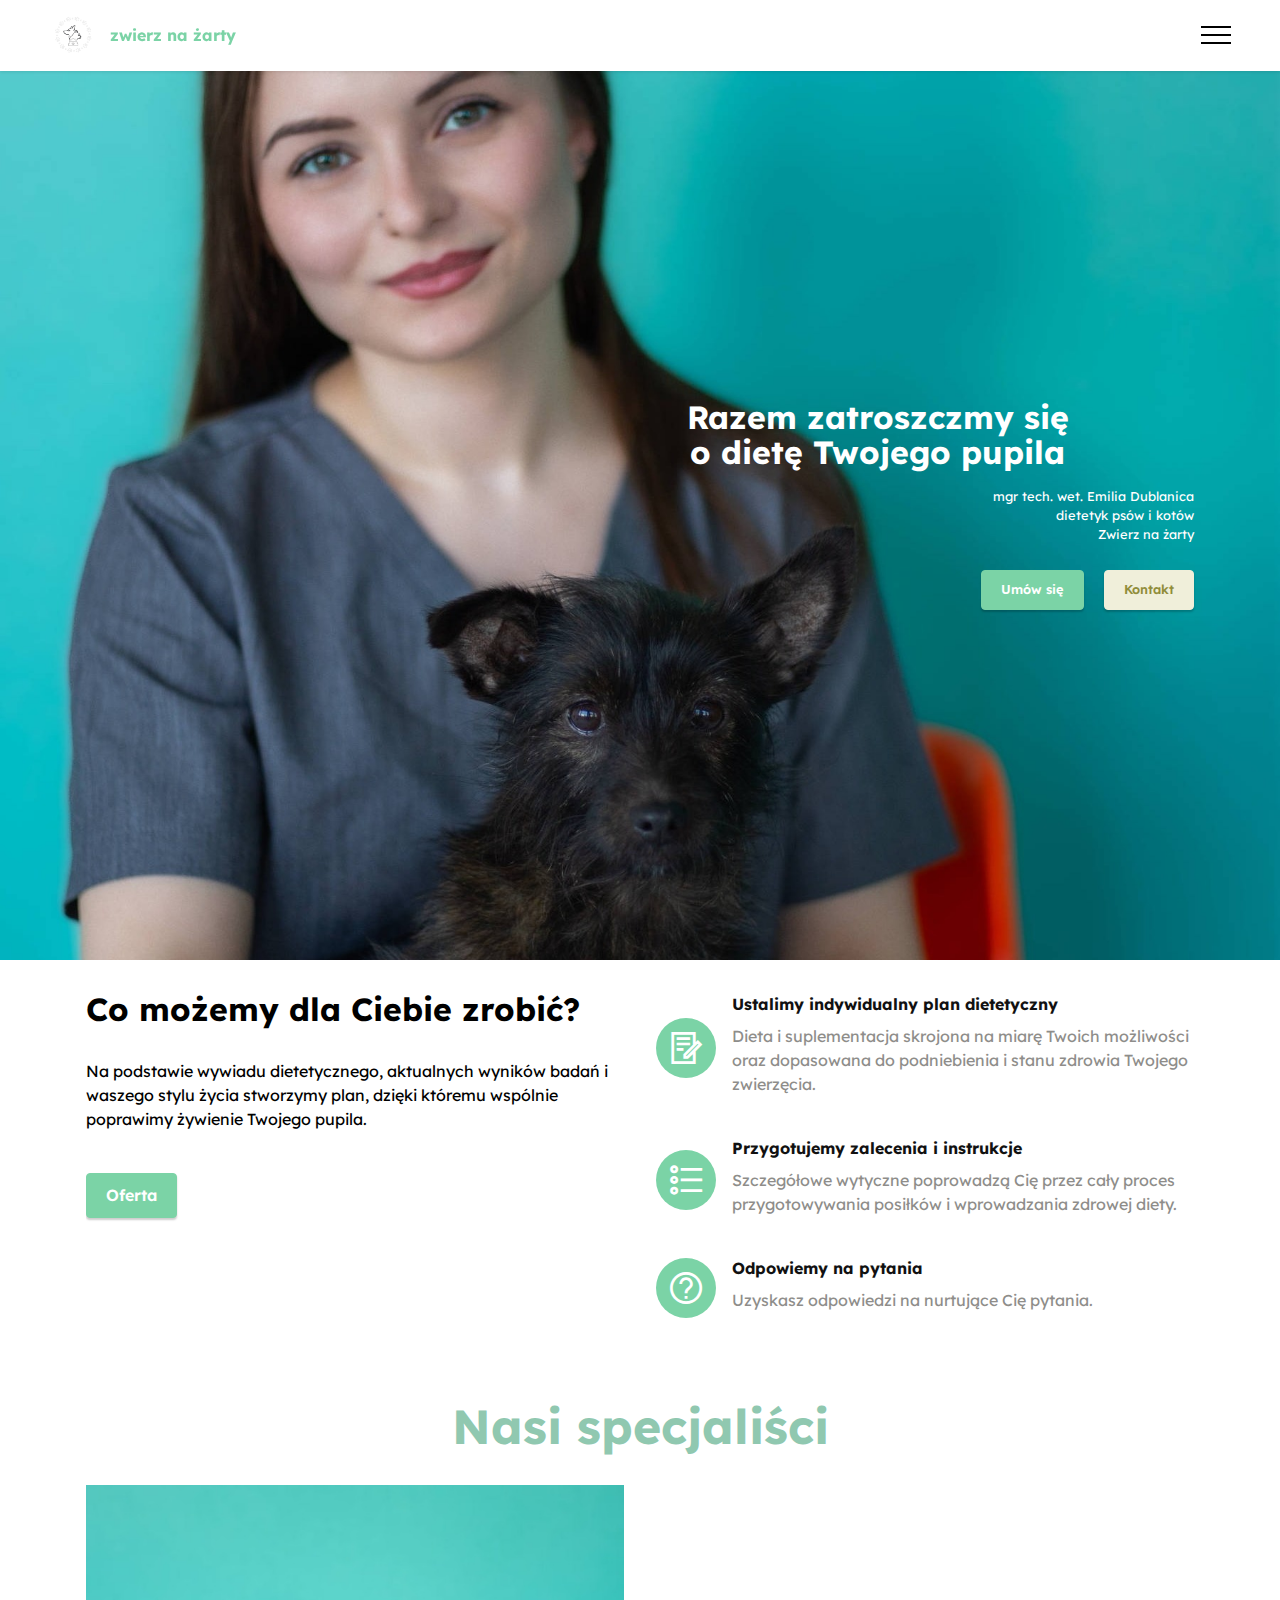
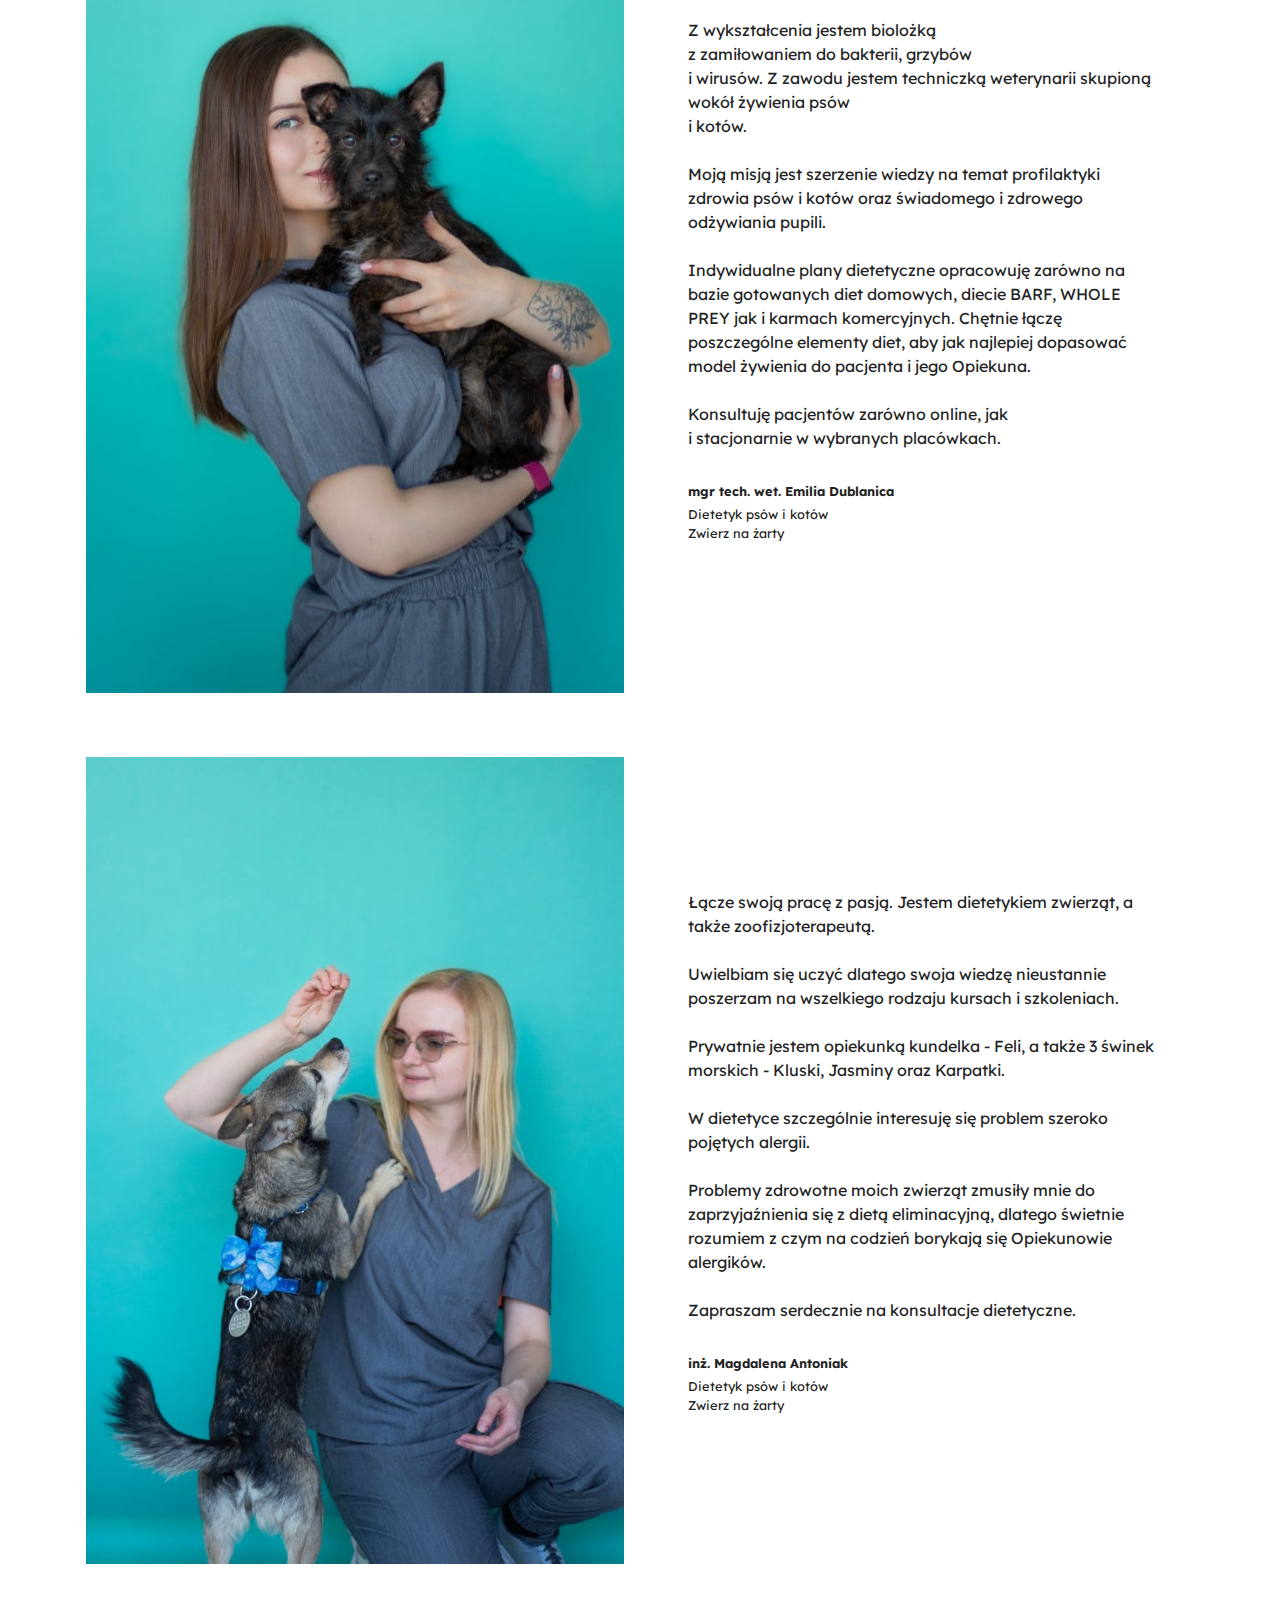
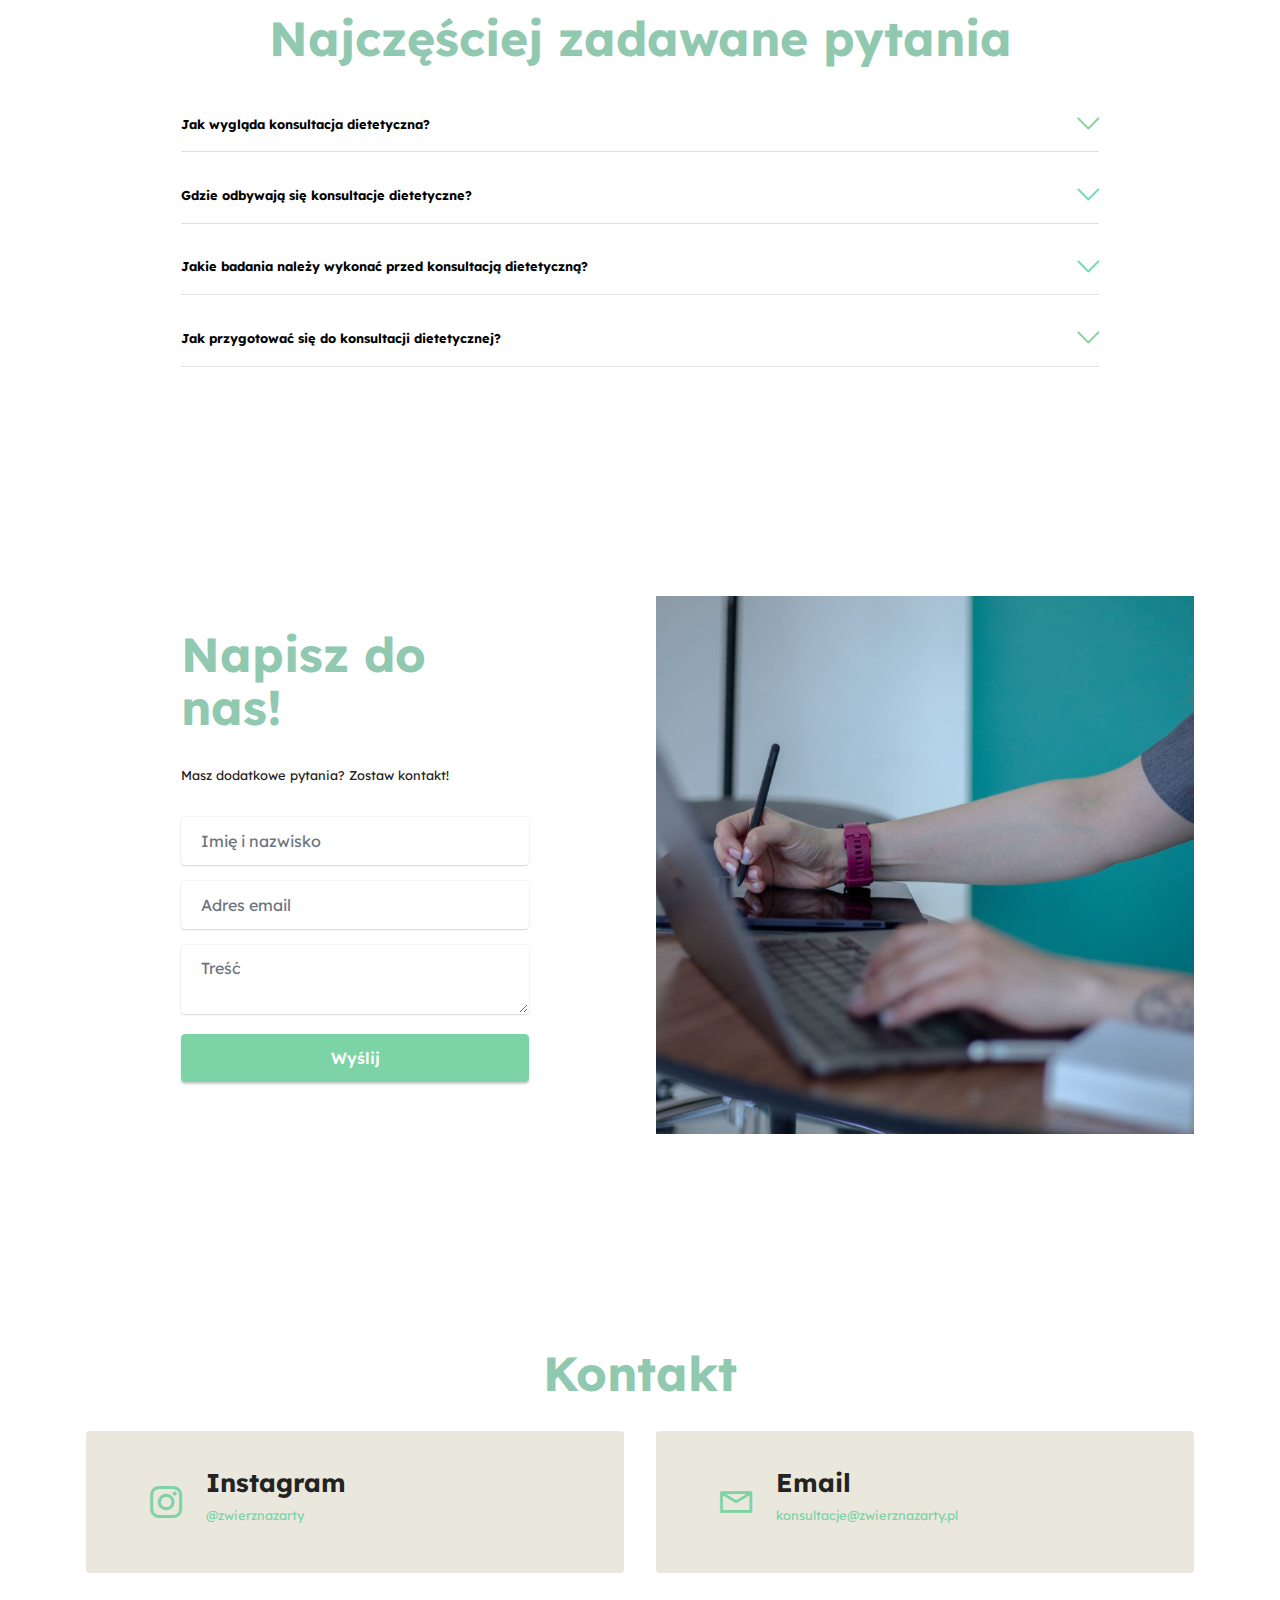
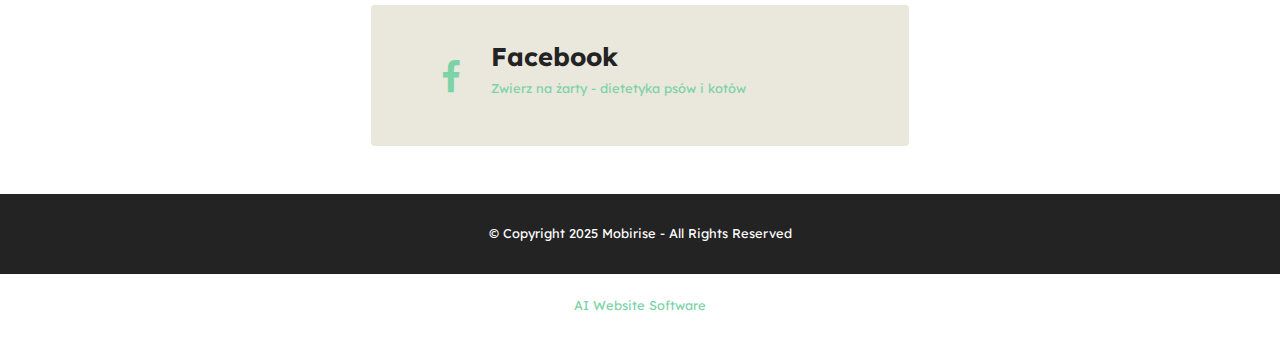
==== commit b9a1256d: "Add files via upload" ====
--- a/index.html
+++ b/index.html
@@ -21,7 +21,7 @@
   <link rel="stylesheet" href="assets/theme/css/style.css">
   <link rel="preload" href="https://fonts.googleapis.com/css?family=Lexend:100,200,300,400,500,600,700,800,900&display=swap" as="style" onload="this.onload=null;this.rel='stylesheet'">
   <noscript><link rel="stylesheet" href="https://fonts.googleapis.com/css?family=Lexend:100,200,300,400,500,600,700,800,900&display=swap"></noscript>
-  <link rel="preload" as="style" href="assets/mobirise/css/mbr-additional.css?v=c7CHDc"><link rel="stylesheet" href="assets/mobirise/css/mbr-additional.css?v=c7CHDc" type="text/css">
+  <link rel="preload" as="style" href="assets/mobirise/css/mbr-additional.css?v=pQqDxb"><link rel="stylesheet" href="assets/mobirise/css/mbr-additional.css?v=pQqDxb" type="text/css">
 
   
   
@@ -262,7 +262,7 @@
         <div class="row content-wrapper justify-content-center">
             <div class="col-lg-4 offset-lg-1 mbr-form" data-form-type="formoid">
 <!--Formbuilder Form-->
-<form action="https://mobirise.eu/" method="POST" class="mbr-form form-with-styler" data-form-title="Form Name"><input type="hidden" name="email" data-form-email="true" value="hKNPq2bkewdf8Q6IQWrFblCrtlvoyPDCVc/+yQ7Q9ZKXuce4cZ6UTHnNDEkabljFcL2ovM6GLY3z43mHljOy5lHY99QJYDPA83bPaojTw9uBVf8H3l1dYyv6EOlcmrLg">
+<form action="https://mobirise.eu/" method="POST" class="mbr-form form-with-styler" data-form-title="Form Name"><input type="hidden" name="email" data-form-email="true" value="B2a/YUbcC6EWyvk0k2uZfBxh1Yq3AhvbylwyLjnghqhc55BVJBs7VVWjS9qomaedv6ScSTEgs1jlWb6cfQM4KfJ6O2aS2P8IUSnuGeHpS0ar/fUVg8k5TZitCngl8yKX">
 <div class="row">
 <div hidden="hidden" data-form-alert="" class="alert alert-success col-12">Dziękuję za wiadomość. Wkrótce otrzymasz ode mnie odpowiedź!</div>
 <div hidden="hidden" data-form-alert-danger="" class="alert alert-danger col-12">Oops...! some problem!</div>
@@ -329,7 +329,7 @@
                             <strong>Email</strong>
                         </h6>
                         <p class="mbr-text mbr-fonts-style display-7">
-                            <a href="mailto:zwierznazarty@gmail.com" class="text-primary">zwierznazarty@gmail.com</a>
+                            <a href="mailto:konsultacje@zwierznazarty.pl" class="text-primary">konsultacje@zwierznazarty.pl</a>
                         </p>
                     </div>
                 </div>
@@ -366,7 +366,7 @@
             </div>
         </div>
     </div>
-</section><section class="display-7" style="padding: 0;align-items: center;justify-content: center;flex-wrap: wrap;    align-content: center;display: flex;position: relative;height: 4rem;"><a href="https://mobiri.se/2927832" style="flex: 1 1;height: 4rem;position: absolute;width: 100%;z-index: 1;"><img alt="" style="height: 4rem;" src="[data-uri]"></a><p style="margin: 0;text-align: center;" class="display-7">&#8204;</p><a style="z-index:1" href="https://mobirise.com"> Website Builder Software</a></section><script src="assets/bootstrap/js/bootstrap.bundle.min.js"></script>  <script src="assets/smoothscroll/smooth-scroll.js"></script>  <script src="assets/ytplayer/index.js"></script>  <script src="assets/dropdown/js/navbar-dropdown.js"></script>  <script src="assets/mbr-switch-arrow/mbr-switch-arrow.js"></script>  <script src="assets/theme/js/script.js"></script>  <script src="assets/formoid/formoid.min.js"></script>  
+</section><section class="display-7" style="padding: 0;align-items: center;justify-content: center;flex-wrap: wrap;    align-content: center;display: flex;position: relative;height: 4rem;"><a href="https://mobiri.se/2927832" style="flex: 1 1;height: 4rem;position: absolute;width: 100%;z-index: 1;"><img alt="" style="height: 4rem;" src="[data-uri]"></a><p style="margin: 0;text-align: center;" class="display-7">&#8204;</p><a style="z-index:1" href="https://mobirise.com/builder/ai-website-builder.html">AI Website Software</a></section><script src="assets/bootstrap/js/bootstrap.bundle.min.js"></script>  <script src="assets/smoothscroll/smooth-scroll.js"></script>  <script src="assets/ytplayer/index.js"></script>  <script src="assets/dropdown/js/navbar-dropdown.js"></script>  <script src="assets/mbr-switch-arrow/mbr-switch-arrow.js"></script>  <script src="assets/theme/js/script.js"></script>  <script src="assets/formoid/formoid.min.js"></script>  
   
   
 </body>
--- a/assets/mobirise/css/mbr-additional.css
+++ b/assets/mobirise/css/mbr-additional.css
@@ -3443,6 +3443,12 @@
 .cid-u9IhFRsc4w .mbr-section-title {
   color: #7bd3a6;
 }
+.cid-u9IhFRsc4w P {
+  color: #7bd3a6;
+}
+.cid-u9IhFRsc4w .card-title {
+  color: #000000;
+}
 .cid-u9DMkF2KlK {
   padding-top: 30px;
   padding-bottom: 30px;
--- a/assets/mobirise/css/mbr-additional.css
+++ b/assets/mobirise/css/mbr-additional.css
@@ -3443,6 +3443,12 @@
 .cid-u9IhFRsc4w .mbr-section-title {
   color: #7bd3a6;
 }
+.cid-u9IhFRsc4w P {
+  color: #7bd3a6;
+}
+.cid-u9IhFRsc4w .card-title {
+  color: #000000;
+}
 .cid-u9DMkF2KlK {
   padding-top: 30px;
   padding-bottom: 30px;
